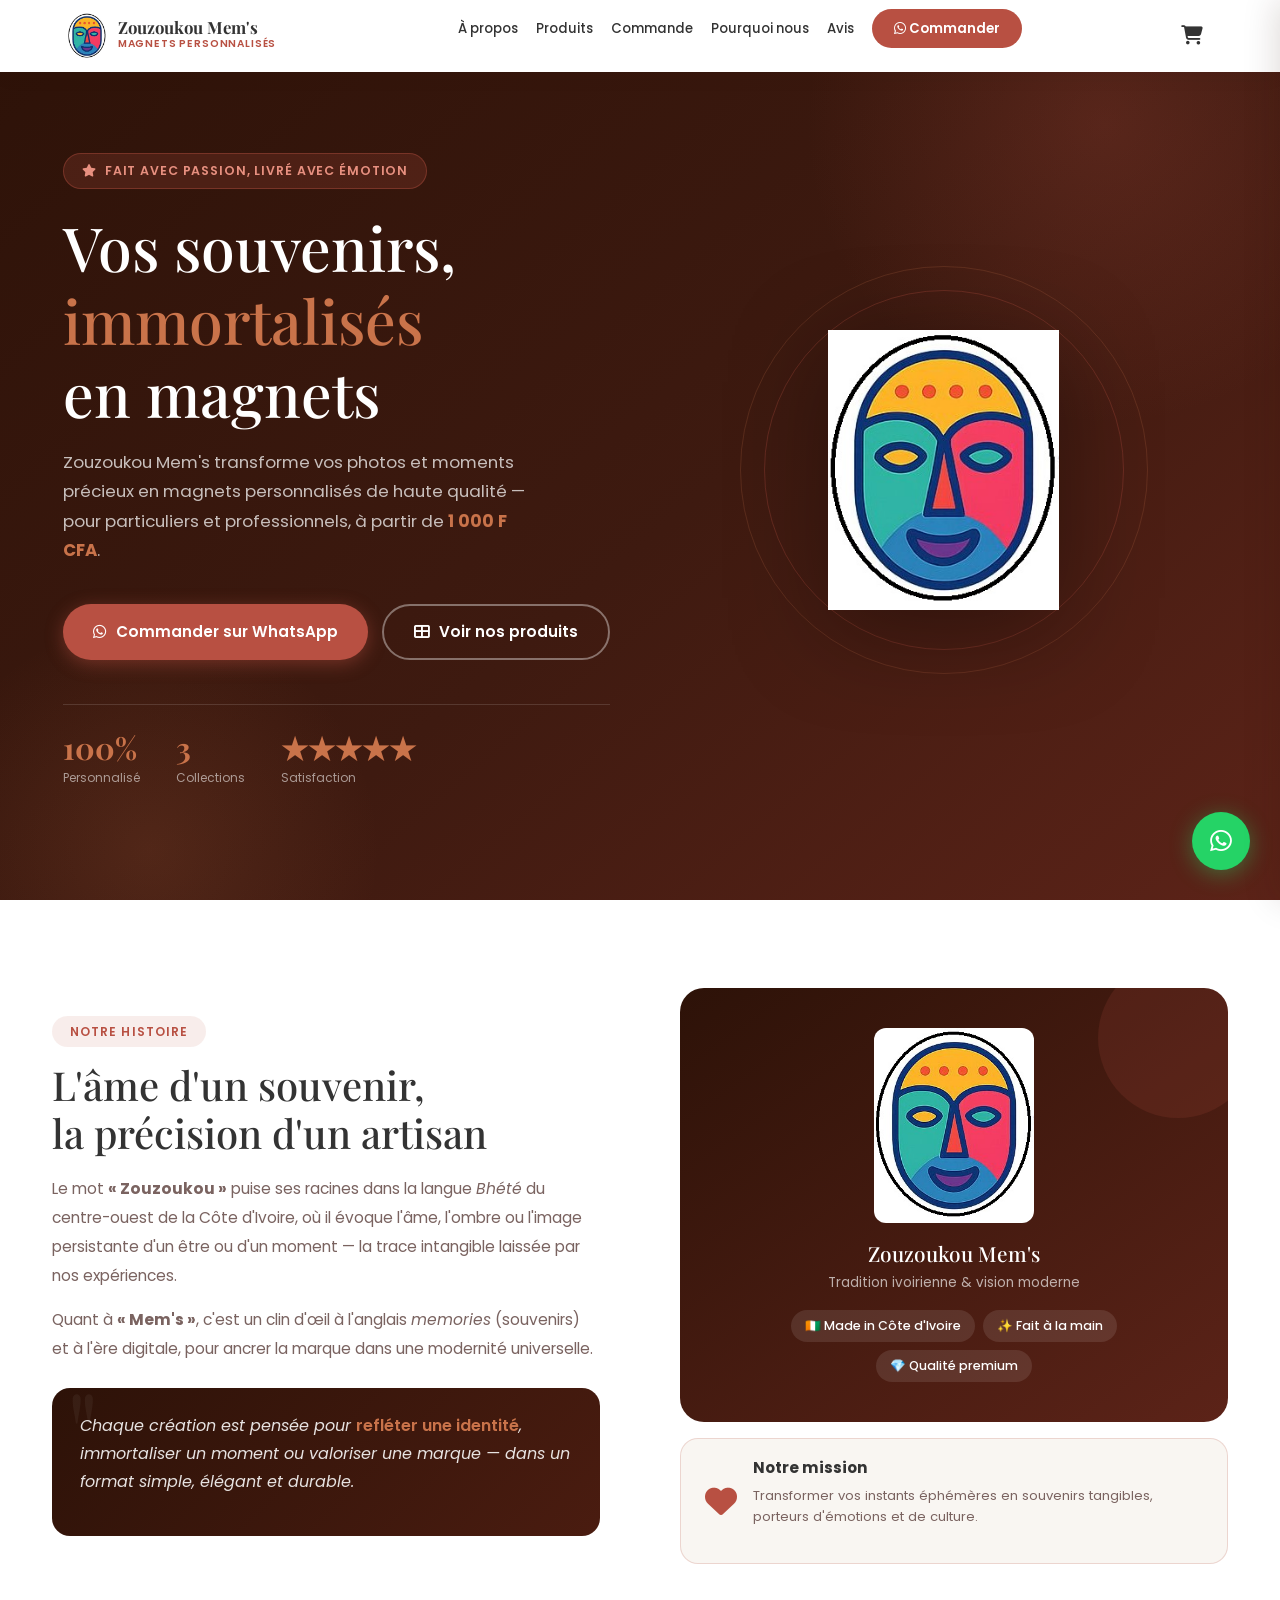
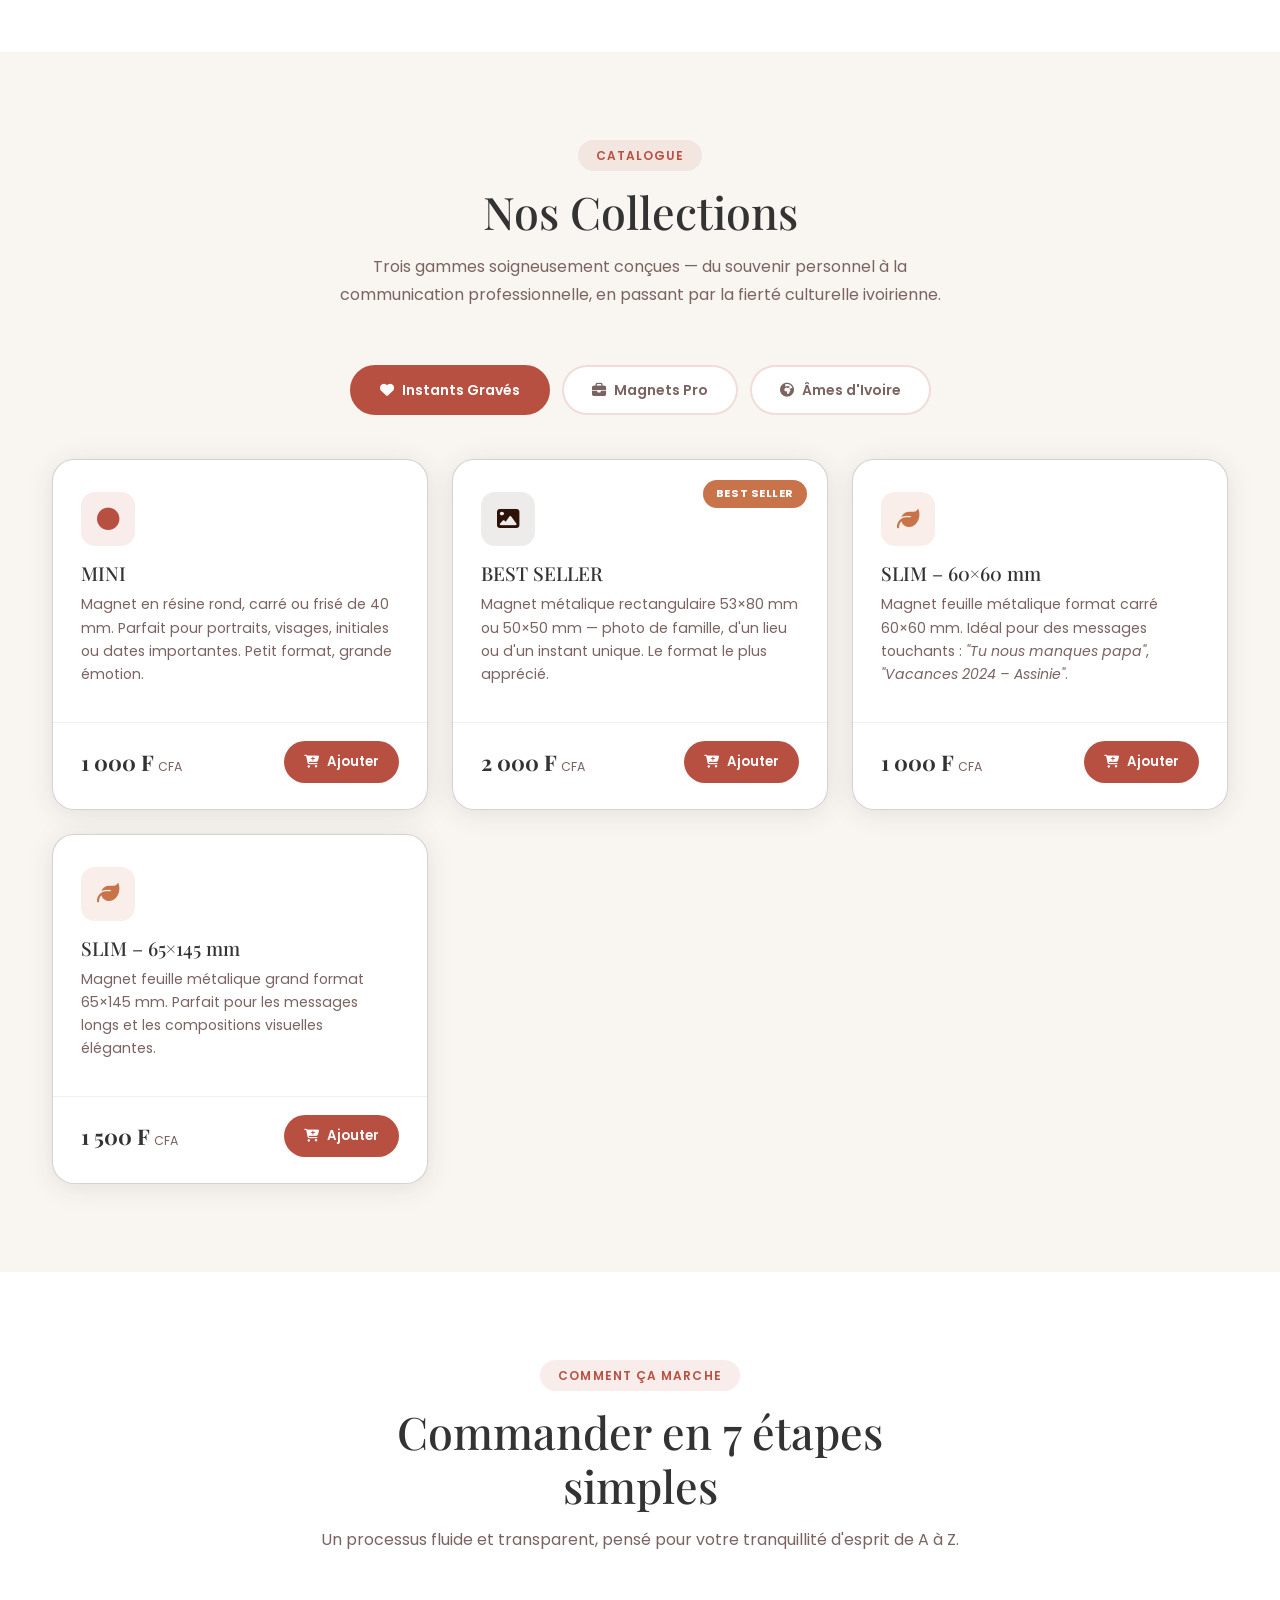
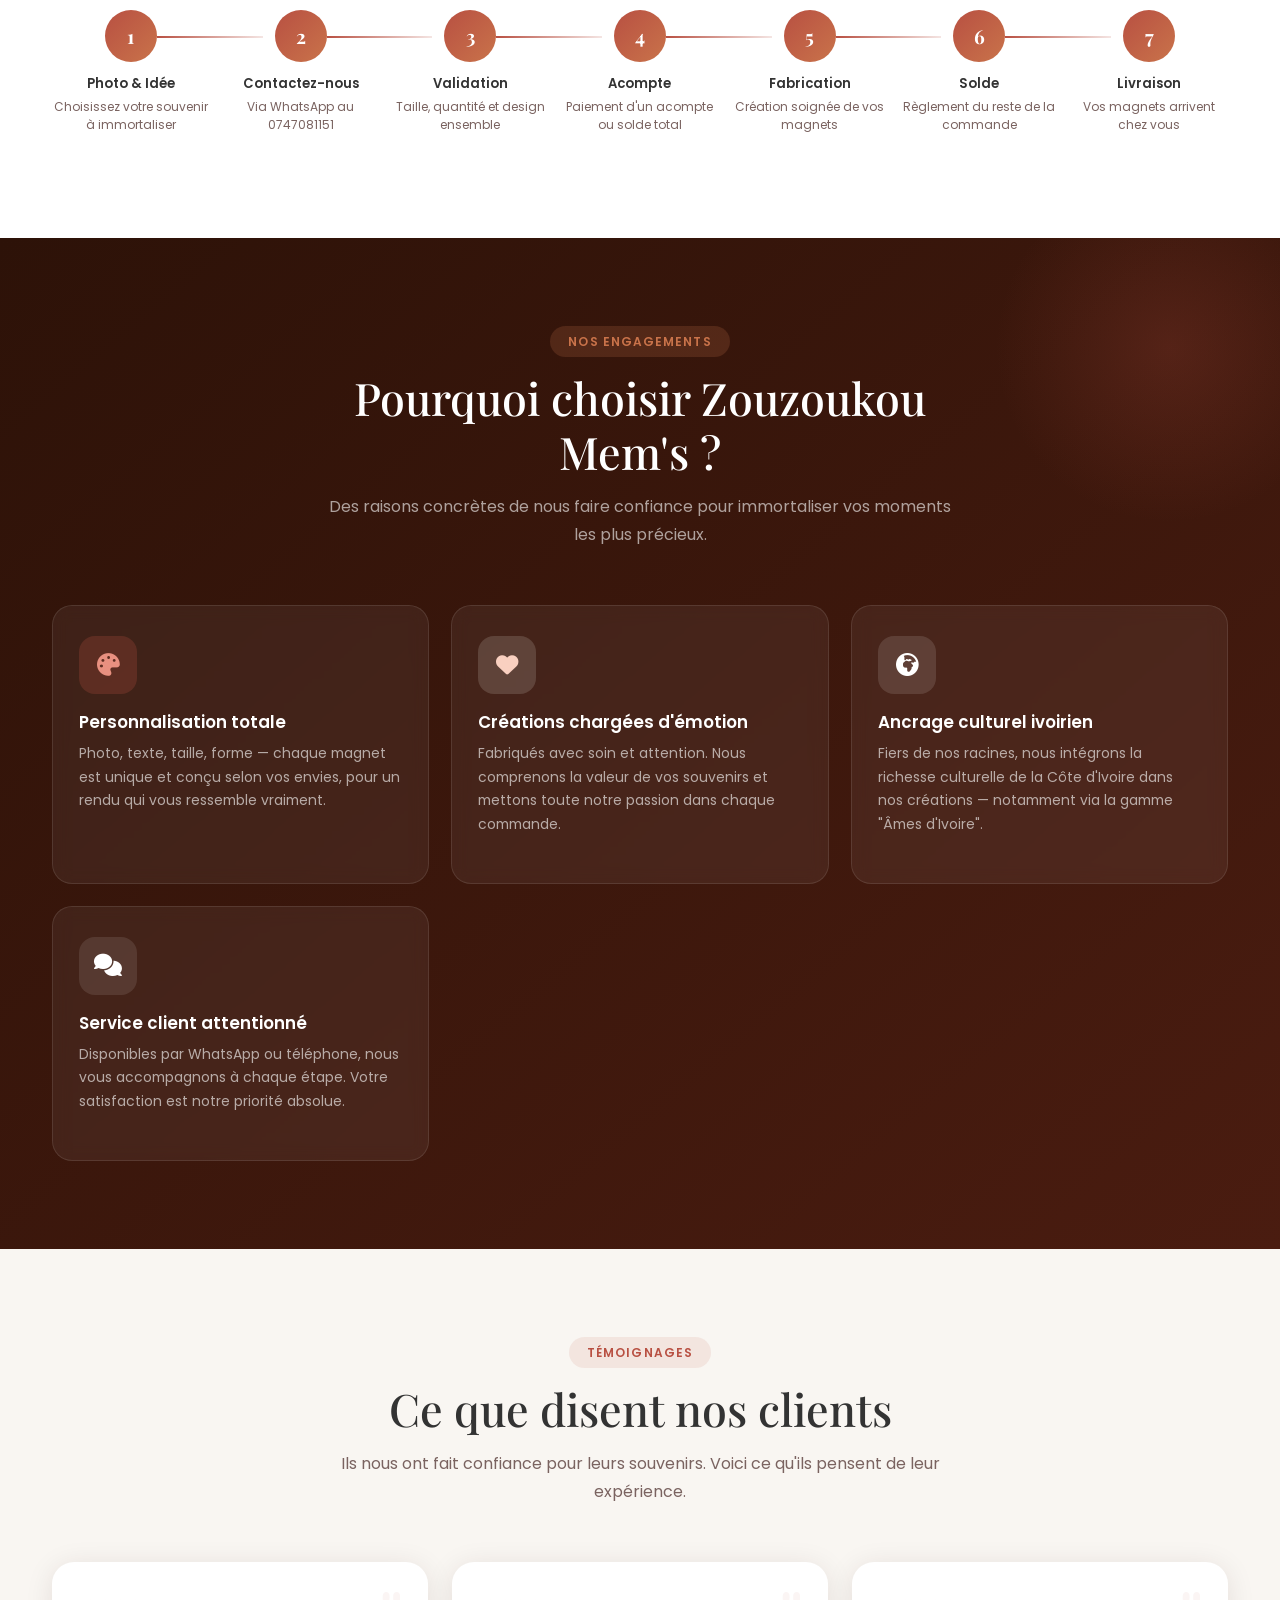
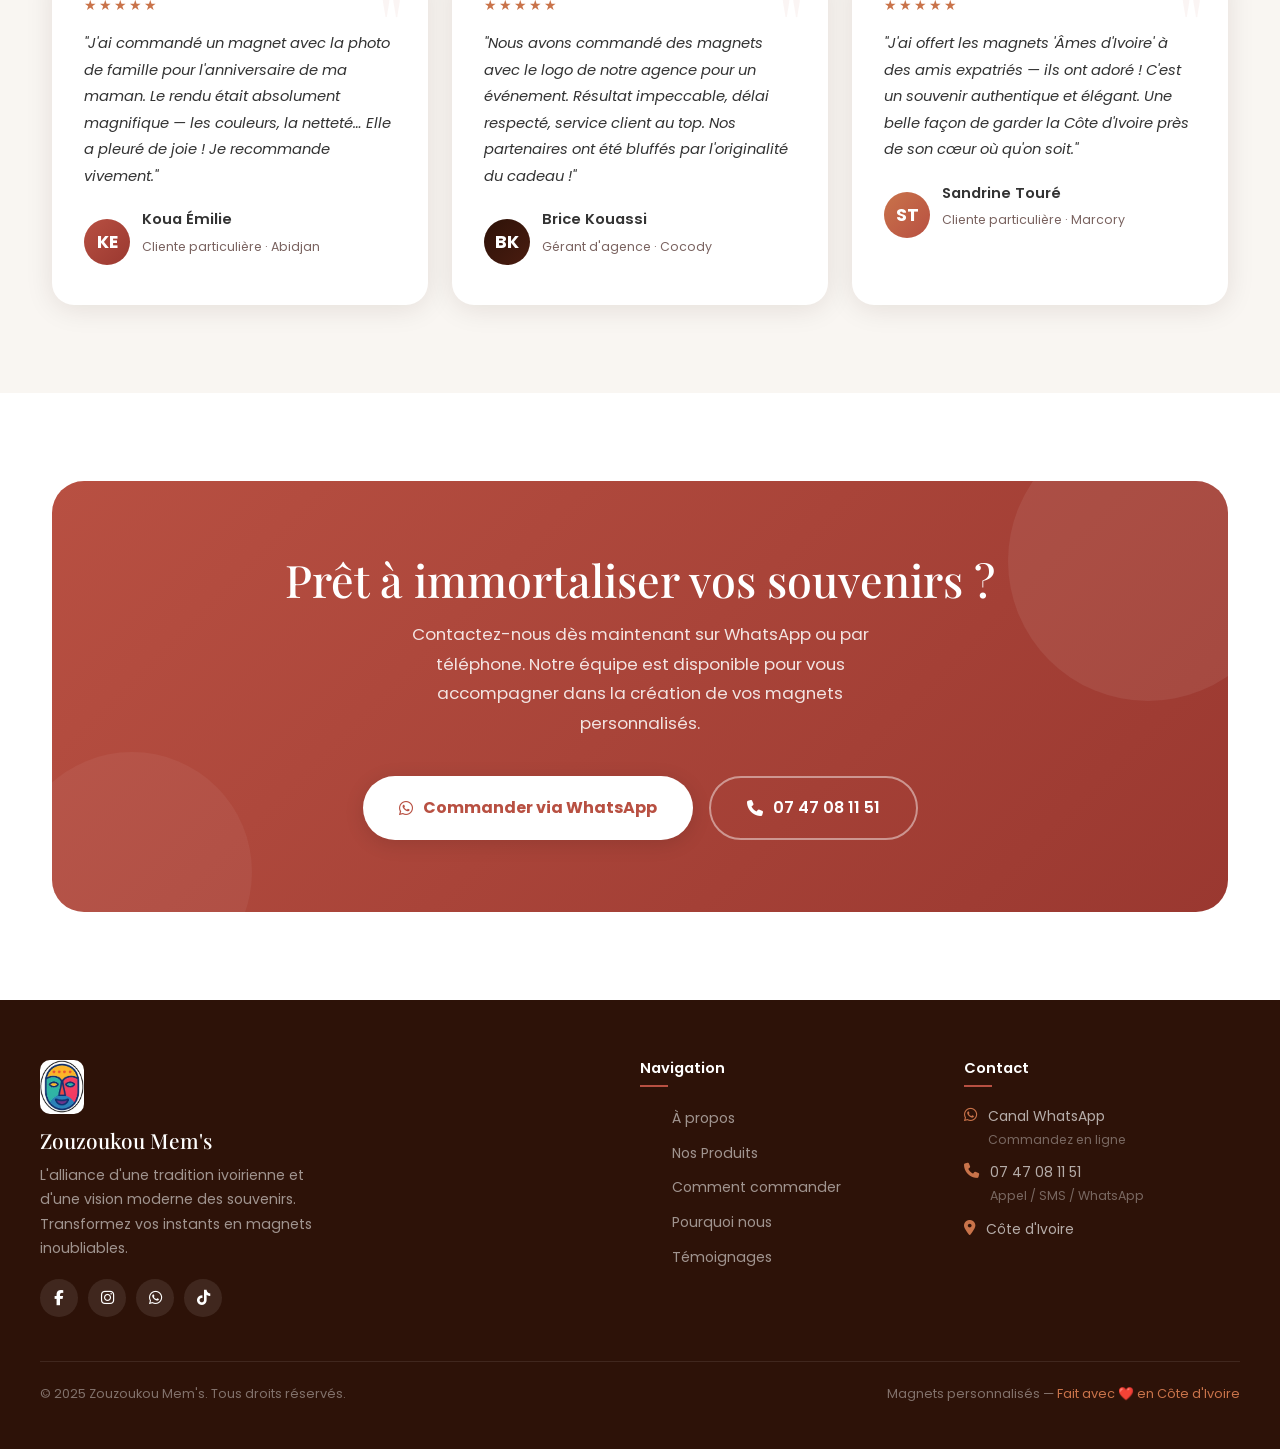
==== index.html @ e5b86d2b "Site Zouzoukou Mem's et déploiement automatique Site statique (index.html + assets). A chaque push s" ====
<!DOCTYPE html>
<html lang="fr">
<head>
  <meta charset="UTF-8" />
  <meta name="viewport" content="width=device-width, initial-scale=1.0" />
  <title>Zouzoukou Mem's – Magnets Souvenirs Personnalisés</title>
  <meta name="description" content="Zouzoukou Mem's transforme vos photos et moments précieux en magnets personnalisés de haute qualité. Particuliers et professionnels, immortalisez vos souvenirs." />
  <link rel="preconnect" href="https://fonts.googleapis.com" />
  <link href="https://fonts.googleapis.com/css2?family=Poppins:wght@300;400;500;600;700;800&family=Playfair+Display:ital,wght@0,600;0,700;1,600&display=swap" rel="stylesheet" />
  <link rel="stylesheet" href="https://cdnjs.cloudflare.com/ajax/libs/font-awesome/6.5.0/css/all.min.css" />
  <link rel="stylesheet" href="https://cdn.jsdelivr.net/npm/bootstrap@5.3.3/dist/css/bootstrap.min.css" />

  <style>
    /* ─── Variables ─── */
    :root {
      --primary:   #B85042;   /* Terracotta — couleur principale */
      --primary-d: #9A3830;   /* Terracotta foncé — survol, dégradés */
      --primary-l: #C9734A;   /* Terracotta clair — secondaire, hover */
      --dark:      #2D1208;   /* Fond sombre chaud — hero, footer */
      --dark-2:    #4A1C10;   /* Fond intermédiaire */
      --bg:        #F9F6F2;   /* Crème / Sable — arrière-plans */
      --text:      #333333;   /* Texte foncé — titres, corps */
      --muted:     #7A6360;   /* Texte secondaire chaud */
      --white:     #FFFFFF;
      --wa:        #25D366;   /* Vert WhatsApp */
      --radius:    18px;
      --shadow:    0 4px 28px rgba(45,18,8,.10);
      --shadow-h:  0 10px 44px rgba(45,18,8,.18);
      --transition: .3s ease;
    }

    /* ─── Reset ─── */
    *, *::before, *::after { box-sizing: border-box; margin: 0; padding: 0; }
    html { scroll-behavior: smooth; }
    body { font-family: 'Poppins', sans-serif; background: var(--bg); color: var(--text); overflow-x: hidden; line-height: 1.6; }
    h1, h2, h3, h4 { line-height: 1.2; }
    a { text-decoration: none; }
    img { max-width: 100%; display: block; }

    /* ─── Navbar ─── */
    #navbar {
      position: fixed; top: 0; width: 100%; z-index: 1000;
      background: #FFFFFF; backdrop-filter: blur(14px);
      box-shadow: 0 2px 20px rgba(45,18,8,.08);
      transition: box-shadow var(--transition);
    }
    .nav-inner {
      max-width: 1200px; margin: 0 auto; padding: 0 28px;
      display: flex; align-items: center; justify-content: space-between; height: 72px;
    }
    .nav-logo { display: flex; align-items: center; gap: 12px; }
    .nav-logo img { height: 46px; width: auto; object-fit: contain; border-radius: 8px; }
    .nav-logo-text { display: flex; flex-direction: column; }
    .nav-logo-text b { font-family: 'Playfair Display', serif; font-size: 1.05rem; color: var(--text); line-height: 1; }
    .nav-logo-text small { font-size: .65rem; color: var(--primary); font-weight: 600; letter-spacing: .08em; text-transform: uppercase; }
    .nav-links { display: flex; gap: 18px; list-style: none; align-items: center; }
    .nav-links a { font-size: .83rem; font-weight: 500; color: var(--text); position: relative; transition: color var(--transition); white-space: nowrap; }
    .nav-links a::after { content:''; position:absolute; bottom:-3px; left:0; width:0; height:2px; background:var(--primary); transition: width var(--transition); }
    .nav-links a:hover { color: var(--primary); }
    .nav-links a:hover::after { width: 100%; }
    .nav-cta {
      background: var(--primary) !important; color: var(--white) !important;
      padding: 10px 22px; border-radius: 50px; font-weight: 600 !important;
      transition: background var(--transition), transform var(--transition) !important;
    }
    .nav-cta:hover { background: var(--dark) !important; transform: translateY(-2px); }
    .nav-cta::after { display: none !important; }
    .cart-btn {
      position: relative; background: none; border: none; cursor: pointer;
      width: 40px; height: 40px; display: flex; align-items: center; justify-content: center;
      color: var(--text); font-size: 1.2rem; transition: color var(--transition);
      flex-shrink: 0;
    }
    .cart-btn:hover { color: var(--primary); }
    .cart-badge {
      position: absolute; top: 2px; right: 2px;
      background: var(--primary); color: #fff;
      width: 18px; height: 18px; border-radius: 50%;
      font-size: .65rem; font-weight: 700;
      display: none; align-items: center; justify-content: center;
    }
    .cart-badge.show { display: flex; }

    /* ─── Cart Drawer ─── */
    .cart-overlay {
      position: fixed; inset: 0; background: rgba(0,0,0,.45);
      z-index: 1100; opacity: 0; pointer-events: none;
      transition: opacity .3s ease;
    }
    .cart-overlay.open { opacity: 1; pointer-events: all; }
    .cart-drawer {
      position: fixed; top: 0; right: 0; bottom: 0; width: 100%; max-width: 420px;
      background: #fff; z-index: 1200;
      display: flex; flex-direction: column;
      transform: translateX(100%); transition: transform .35s ease;
      box-shadow: -4px 0 32px rgba(45,18,8,.15);
    }
    .cart-drawer.open { transform: translateX(0); }
    .cart-head {
      display: flex; align-items: center; justify-content: space-between;
      padding: 20px 24px; border-bottom: 1px solid rgba(51,51,51,.1);
      background: var(--bg);
    }
    .cart-head h2 {
      font-family: 'Poppins', sans-serif; font-size: 1.05rem; font-weight: 700;
      color: var(--text); display: flex; align-items: center; gap: 10px; margin: 0;
    }
    .cart-head h2 i { color: var(--primary); }
    .cart-close-btn {
      background: none; border: none; font-size: 1.4rem; color: var(--muted);
      cursor: pointer; line-height: 1; padding: 4px 8px; transition: color var(--transition);
    }
    .cart-close-btn:hover { color: var(--primary); }
    .cart-body { flex: 1; overflow-y: auto; padding: 16px 24px; }
    .cart-empty-msg {
      text-align: center; padding: 60px 20px; color: var(--muted);
    }
    .cart-empty-msg i { font-size: 3rem; color: rgba(184,80,66,.2); display: block; margin-bottom: 14px; }
    .cart-item {
      display: flex; align-items: center; gap: 12px;
      background: var(--bg); border-radius: 14px; padding: 14px 16px;
      margin-bottom: 12px;
    }
    .cart-item-info { flex: 1; min-width: 0; }
    .cart-item-name { font-weight: 600; font-size: .9rem; color: var(--text); }
    .cart-item-cat  { font-size: .75rem; color: var(--muted); margin-bottom: 4px; }
    .cart-item-price { font-weight: 700; color: var(--primary); font-size: .88rem; }
    .cart-item-qty {
      display: flex; align-items: center; gap: 8px; flex-shrink: 0;
    }
    .qty-btn {
      width: 28px; height: 28px; border-radius: 50%; border: 1.5px solid rgba(184,80,66,.3);
      background: #fff; color: var(--primary); font-size: .9rem; font-weight: 700;
      cursor: pointer; display: flex; align-items: center; justify-content: center;
      transition: all var(--transition); line-height: 1;
    }
    .qty-btn:hover { background: var(--primary); color: #fff; border-color: var(--primary); }
    .qty-val { font-weight: 700; font-size: .95rem; color: var(--text); min-width: 20px; text-align: center; }
    .cart-item-del {
      background: none; border: none; color: #e53935; font-size: 1rem;
      cursor: pointer; padding: 4px; transition: opacity var(--transition); flex-shrink: 0;
    }
    .cart-item-del:hover { opacity: .7; }
    .cart-foot {
      padding: 20px 24px; border-top: 1px solid rgba(51,51,51,.1);
      background: var(--bg);
    }
    .cart-total-row {
      display: flex; justify-content: space-between; align-items: center;
      font-size: 1rem; font-weight: 700; color: var(--text);
      margin-bottom: 18px;
    }
    .cart-total-row span { color: var(--primary); font-size: 1.1rem; }
    .cart-form label {
      display: block; font-size: .8rem; font-weight: 600; color: var(--text);
      margin-bottom: 6px; margin-top: 12px;
    }
    .cart-form input {
      width: 100%; padding: 11px 14px; border: 1.5px solid rgba(51,51,51,.15);
      border-radius: 10px; font-family: 'Poppins', sans-serif; font-size: .88rem;
      color: var(--text); outline: none; transition: border-color var(--transition);
      background: #fff;
    }
    .cart-form input:focus { border-color: var(--primary); }
    .btn-validate {
      width: 100%; margin-top: 18px; padding: 15px;
      background: var(--wa); color: #fff; border: none; border-radius: 12px;
      font-family: 'Poppins', sans-serif; font-size: 1rem; font-weight: 700;
      cursor: pointer; display: flex; align-items: center; justify-content: center; gap: 10px;
      transition: all var(--transition);
    }
    .btn-validate:hover { background: #1da851; transform: translateY(-2px); }
    .btn-add-cart {
      display: inline-flex; align-items: center; gap: 8px;
      background: var(--primary); color: var(--white);
      padding: 10px 20px; border-radius: 50px; font-size: .83rem; font-weight: 600;
      transition: all var(--transition); border: none; cursor: pointer; font-family: inherit;
    }
    .btn-add-cart:hover { background: var(--primary-d); transform: translateY(-2px); }

    .hamburger { display: none; flex-direction: column; gap: 5px; cursor: pointer; padding: 4px; background: none; border: none; }
    .hamburger span { display: block; width: 24px; height: 2px; background: var(--text); border-radius: 2px; transition: all var(--transition); }
    .hamburger.open span:nth-child(1) { transform: translateY(7px) rotate(45deg); }
    .hamburger.open span:nth-child(2) { opacity: 0; }
    .hamburger.open span:nth-child(3) { transform: translateY(-7px) rotate(-45deg); }

    /* ─── Hero ─── */
    #hero {
      min-height: 100vh; padding: 100px 28px 60px;
      background: linear-gradient(140deg, var(--dark) 0%, #3E1A10 55%, #5C2318 100%);
      display: flex; align-items: center; position: relative; overflow: hidden;
    }
    #hero::before {
      content:''; position:absolute; top:-200px; right:-150px;
      width:650px; height:650px; border-radius:50%;
      background: radial-gradient(circle, rgba(184,80,66,.22) 0%, transparent 65%);
    }
    #hero::after {
      content:''; position:absolute; bottom:-200px; left:-100px;
      width:500px; height:500px; border-radius:50%;
      background: radial-gradient(circle, rgba(201,115,74,.15) 0%, transparent 65%);
    }
    .hero-grid {
      max-width: 1200px; margin: 0 auto; position: relative; z-index: 1;
      display: grid; grid-template-columns: 1fr 1fr; gap: 60px; align-items: center;
    }
    .hero-badge {
      display: inline-flex; align-items: center; gap: 8px;
      background: rgba(184,80,66,.2); border: 1px solid rgba(184,80,66,.4);
      color: #E89080; padding: 7px 18px; border-radius: 50px;
      font-size: .78rem; font-weight: 600; letter-spacing: .07em; text-transform: uppercase; margin-bottom: 22px;
    }
    .hero-title {
      font-family: 'Playfair Display', serif;
      font-size: clamp(2.2rem, 5vw, 3.8rem);
      color: var(--white); margin-bottom: 18px;
    }
    .hero-title em { color: var(--primary-l); font-style: normal; }
    .hero-sub { font-size: 1.05rem; color: rgba(255,255,255,.72); max-width: 480px; margin-bottom: 38px; line-height: 1.75; }
    .hero-btns { display: flex; gap: 14px; flex-wrap: wrap; }
    .btn { display: inline-flex; align-items: center; gap: 10px; padding: 15px 30px; border-radius: 50px; font-weight: 600; font-size: .95rem; transition: all var(--transition); cursor: pointer; border: none; font-family: inherit; }
    .btn-teal { background: var(--primary); color: var(--white); box-shadow: 0 4px 18px rgba(184,80,66,.45); }
    .btn-teal:hover { background: var(--primary-d); transform: translateY(-3px); box-shadow: 0 8px 28px rgba(184,80,66,.55); }
    .btn-outline { background: transparent; color: var(--white); border: 2px solid rgba(255,255,255,.38); }
    .btn-outline:hover { background: rgba(255,255,255,.1); border-color: rgba(255,255,255,.8); transform: translateY(-3px); }
    .hero-stats { display: flex; gap: 36px; margin-top: 44px; padding-top: 28px; border-top: 1px solid rgba(255,255,255,.13); }
    .stat-num { font-family: 'Playfair Display', serif; font-size: 1.9rem; color: var(--primary-l); font-weight: 700; line-height: 1; }
    .stat-lbl { font-size: .75rem; color: rgba(255,255,255,.55); margin-top: 4px; }
    .hero-visual { display: flex; justify-content: center; align-items: center; }
    .logo-frame {
      position: relative; width: 360px; height: 360px;
      display: flex; align-items: center; justify-content: center;
    }
    .logo-ring {
      position: absolute; border-radius: 50%;
      border: 1px solid rgba(184,80,66,.3);
      animation: ringpulse 3.5s ease-in-out infinite;
    }
    .logo-ring-1 { inset: 0; animation-delay: 0s; }
    .logo-ring-2 { inset: -24px; border-color: rgba(201,115,74,.2); animation-delay: 1.2s; }
    @keyframes ringpulse { 0%,100%{opacity:1;transform:scale(1);} 50%{opacity:.5;transform:scale(1.04);} }
    .logo-frame img {
      width: 78%; height: 78%; object-fit: contain;
      position: relative; z-index: 2;
      filter: drop-shadow(0 20px 48px rgba(0,0,0,.35));
      animation: float 4.5s ease-in-out infinite;
    }
    @keyframes float { 0%,100%{transform:translateY(0);} 50%{transform:translateY(-16px);} }

    /* ─── Shared section styles ─── */
    section { padding: 88px 28px; }
    .container { max-width: 1200px; margin: 0 auto; }
    .section-head { text-align: center; max-width: 640px; margin: 0 auto 56px; }
    .tag {
      display: inline-block; background: rgba(184,80,66,.1); color: var(--primary);
      padding: 6px 18px; border-radius: 50px; font-size: .75rem; font-weight: 600;
      letter-spacing: .09em; text-transform: uppercase; margin-bottom: 14px;
    }
    .section-title { font-family: 'Playfair Display', serif; font-size: clamp(1.8rem, 4vw, 2.8rem); color: var(--text); margin-bottom: 14px; }
    .section-sub { color: var(--muted); font-size: 1rem; line-height: 1.75; }

    /* ─── Fade-in animation ─── */
    .fade { opacity: 0; transform: translateY(28px); transition: opacity .65s ease, transform .65s ease; }
    .fade.in { opacity: 1; transform: translateY(0); }

    /* ─── About ─── */
    #about { background: var(--white); }
    .about-grid { display: grid; grid-template-columns: 1fr 1fr; gap: 80px; align-items: center; }
    .about-tag { text-align: left; margin-bottom: 14px; }
    .about-h { font-family: 'Playfair Display', serif; font-size: clamp(1.8rem, 3.5vw, 2.5rem); color: var(--text); margin-bottom: 18px; }
    .about-p { color: var(--muted); font-size: .97rem; line-height: 1.85; margin-bottom: 16px; }
    .about-quote {
      background: linear-gradient(135deg, var(--dark), var(--dark-2));
      border-radius: var(--radius); padding: 24px 28px; margin-top: 24px; position: relative; overflow: hidden;
    }
    .about-quote::before {
      content:'"'; position:absolute; top:-14px; left:14px;
      font-size:7rem; color:rgba(255,255,255,.05); font-family:'Playfair Display',serif; line-height:1;
    }
    .about-quote p { font-style: italic; color: rgba(255,255,255,.88); font-size: 1rem; line-height: 1.75; position: relative; }
    .about-quote em { color: var(--primary-l); font-style: normal; font-weight: 600; }
    .about-card-wrap { display: flex; flex-direction: column; gap: 16px; }
    .about-main-card {
      background: linear-gradient(145deg, var(--dark), #5C2318);
      border-radius: 24px; padding: 40px 32px; text-align: center; position: relative; overflow: hidden;
    }
    .about-main-card::before {
      content:''; position:absolute; top:-30px; right:-30px;
      width:160px; height:160px; border-radius:50%; background:rgba(184,80,66,.15);
    }
    .about-main-card img { width: 160px; margin: 0 auto 18px; position: relative; z-index:1; border-radius: 12px; }
    .about-main-card h3 { font-family:'Playfair Display',serif; font-size:1.3rem; color:var(--white); margin-bottom:6px; position:relative; z-index:1; }
    .about-main-card p { color:rgba(255,255,255,.65); font-size:.85rem; position:relative; z-index:1; }
    .about-chips { display:flex; flex-wrap:wrap; gap:8px; justify-content:center; margin-top:16px; position:relative; z-index:1; }
    .chip { background:rgba(255,255,255,.1); color:var(--white); padding:6px 14px; border-radius:50px; font-size:.78rem; font-weight:500; }
    .about-accent {
      background: var(--bg); border: 1px solid rgba(184,80,66,.2);
      border-radius: var(--radius); padding: 20px 24px;
      display: flex; align-items: center; gap: 16px;
    }
    .about-accent i { font-size: 2rem; color: var(--primary); flex-shrink: 0; }
    .about-accent h4 { font-size: .95rem; font-weight: 700; color: var(--text); }
    .about-accent p { font-size: .82rem; color: var(--muted); margin-top: 3px; }

    /* ─── Products ─── */
    #products { background: var(--bg); }
    .tabs { display: flex; justify-content: center; gap: 12px; margin-bottom: 44px; flex-wrap: wrap; }
    .tab {
      padding: 12px 28px; border: 2px solid rgba(184,80,66,.2);
      background: var(--white); color: var(--muted); border-radius: 50px;
      font-size: .88rem; font-weight: 600; cursor: pointer;
      transition: all var(--transition); font-family: inherit;
      display: flex; align-items: center; gap: 8px;
    }
    .tab.active, .tab:hover { background: var(--primary); border-color: var(--primary); color: var(--white); }
    .tab-panel { display: none; }
    .tab-panel.active { display: block; }
    .cards { display: grid; grid-template-columns: repeat(auto-fit, minmax(300px, 1fr)); gap: 24px; }
    .card {
      background: var(--white); border-radius: 22px; overflow: hidden;
      box-shadow: var(--shadow); transition: transform var(--transition), box-shadow var(--transition);
    }
    .card:hover { transform: translateY(-8px); box-shadow: var(--shadow-h); }
    .card-body { padding: 32px 28px 20px; position: relative; }
    .card-icon {
      width: 54px; height: 54px; border-radius: 14px;
      display: flex; align-items: center; justify-content: center; font-size: 1.4rem; margin-bottom: 16px;
    }
    .ci-teal   { background: rgba(184,80,66,.1);   color: var(--primary); }
    .ci-navy   { background: rgba(45,18,8,.08);     color: var(--dark); }
    .ci-coral  { background: rgba(201,115,74,.12);  color: var(--primary-l); }
    .ci-gold   { background: rgba(249,246,242,.8);  color: var(--primary-d); border: 1px solid rgba(184,80,66,.15); }
    .ci-sky    { background: rgba(184,80,66,.08);   color: var(--primary); }
    .card-badge {
      position: absolute; top: 20px; right: 20px;
      padding: 5px 13px; border-radius: 50px; font-size: .7rem; font-weight: 700; letter-spacing: .05em; text-transform: uppercase;
    }
    .badge-gold   { background: var(--primary-l); color: var(--white); }
    .badge-teal   { background: var(--primary);   color: var(--white); }
    .badge-coral  { background: var(--primary-d); color: var(--white); }
    .card h3 { font-family:'Playfair Display',serif; font-size:1.2rem; color:var(--text); margin-bottom:8px; }
    .card p  { font-size:.88rem; color:var(--muted); line-height:1.65; }
    .card-foot {
      padding: 18px 28px 26px; border-top: 1px solid rgba(51,51,51,.07);
      display: flex; align-items: center; justify-content: space-between;
    }
    .price { font-family:'Playfair Display',serif; font-size:1.35rem; color:var(--text); font-weight:700; }
    .price span { font-family:'Poppins',sans-serif; font-size:.78rem; color:var(--muted); font-weight:400; }
    .btn-sm {
      display: inline-flex; align-items: center; gap: 8px;
      background: var(--primary); color: var(--white);
      padding: 10px 20px; border-radius: 50px; font-size: .83rem; font-weight: 600;
      transition: all var(--transition);
    }
    .btn-sm:hover { background: var(--primary-d); transform: translateY(-2px); }
    .card-dark { background: linear-gradient(145deg, var(--dark), #5C2318); }
    .card-dark h3 { color: var(--white); }
    .card-dark p  { color: rgba(255,255,255,.65); }
    .card-dark .card-foot { border-top-color: rgba(255,255,255,.1); }
    .card-dark .price { color: var(--primary-l); }
    .btn-sm-teal { background: var(--primary); }
    .btn-sm-teal:hover { background: var(--primary-d); }

    /* ─── Process ─── */
    #process { background: var(--white); }
    .steps {
      display: grid;
      grid-template-columns: repeat(7, 1fr);
      gap: 12px; position: relative;
    }
    .step { text-align: center; position: relative; }
    .step-num {
      width: 52px; height: 52px; border-radius: 50%; margin: 0 auto 14px;
      background: linear-gradient(135deg, var(--primary), var(--primary-l));
      color: var(--white); font-family:'Playfair Display',serif; font-size:1.2rem; font-weight:700;
      display: flex; align-items: center; justify-content: center; position: relative; z-index: 1;
    }
    .step:not(:last-child)::after {
      content:''; position:absolute; top:26px; left:calc(50% + 26px);
      width:calc(100% - 52px); height:2px;
      background: linear-gradient(90deg, var(--primary), rgba(184,80,66,.15));
    }
    .step h4 { font-size: .82rem; font-weight: 600; color: var(--text); margin-bottom: 6px; }
    .step p  { font-size: .75rem; color: var(--muted); line-height: 1.5; }

    /* ─── Why us ─── */
    #why { background: linear-gradient(140deg, var(--dark) 0%, #4A1C10 100%); position: relative; overflow: hidden; }
    #why::before {
      content:''; position:absolute; top:-80px; right:-80px;
      width:380px; height:380px; border-radius:50%;
      background: radial-gradient(circle, rgba(184,80,66,.2) 0%, transparent 65%);
    }
    #why .tag   { background: rgba(201,115,74,.2); color: var(--primary-l); }
    #why .section-title { color: var(--white); }
    #why .section-sub   { color: rgba(255,255,255,.6); }
    .why-cards { display: grid; grid-template-columns: repeat(auto-fit, minmax(280px, 1fr)); gap: 22px; position: relative; z-index:1; }
    .why-card {
      background: rgba(255,255,255,.06); border: 1px solid rgba(255,255,255,.1);
      border-radius: 20px; padding: 30px 26px; backdrop-filter: blur(8px);
      transition: all var(--transition);
    }
    .why-card:hover { background: rgba(255,255,255,.1); transform: translateY(-6px); border-color: rgba(201,115,74,.4); }
    .why-icon {
      width: 58px; height: 58px; border-radius: 16px;
      display: flex; align-items: center; justify-content: center; font-size: 1.4rem; margin-bottom: 18px;
    }
    .wi-1 { background: rgba(184,80,66,.25);  color: #E89080; }
    .wi-2 { background: rgba(201,115,74,.25); color: #E8A070; }
    .wi-3 { background: rgba(249,246,242,.15); color: #F9D0C0; }
    .wi-4 { background: rgba(255,255,255,.12); color: var(--white); }
    .wi-5 { background: rgba(255,255,255,.1);  color: var(--white); }
    .why-card h3 { font-size: 1.05rem; font-weight: 600; color: var(--white); margin-bottom: 10px; }
    .why-card p  { font-size: .87rem; color: rgba(255,255,255,.62); line-height: 1.7; }

    /* ─── Testimonials ─── */
    #testimonials { background: var(--bg); }
    .testi-cards { display: grid; grid-template-columns: repeat(auto-fit, minmax(300px, 1fr)); gap: 24px; }
    .testi-card {
      background: var(--white); border-radius: 22px; padding: 32px;
      box-shadow: var(--shadow); transition: transform var(--transition), box-shadow var(--transition);
      position: relative;
    }
    .testi-card:hover { transform: translateY(-6px); box-shadow: var(--shadow-h); }
    .testi-card::before {
      content:'"'; position:absolute; top:12px; right:22px;
      font-family:'Playfair Display',serif; font-size:6rem; color:rgba(184,80,66,.06); line-height:1;
    }
    .stars { color: var(--primary-l); letter-spacing:2px; font-size:.88rem; margin-bottom:14px; }
    .testi-text { font-style:italic; color:var(--text); font-size:.92rem; line-height:1.8; margin-bottom:22px; }
    .testi-author { display:flex; align-items:center; gap:12px; }
    .avatar {
      width:46px; height:46px; border-radius:50%; flex-shrink:0;
      display:flex; align-items:center; justify-content:center;
      font-weight:700; font-size:1.1rem; color:var(--white);
    }
    .av-teal  { background: linear-gradient(135deg, var(--primary), var(--primary-d)); }
    .av-navy  { background: linear-gradient(135deg, var(--dark), #4A1C10); }
    .av-coral { background: linear-gradient(135deg, var(--primary-l), var(--primary)); }
    .testi-author h4 { font-size:.92rem; font-weight:600; color:var(--text); }
    .testi-author p  { font-size:.78rem; color:var(--muted); }

    /* ─── CTA ─── */
    #cta { background: var(--white); }
    .cta-box {
      background: linear-gradient(135deg, var(--primary) 0%, var(--primary-d) 100%);
      border-radius: 32px; padding: 72px 48px; text-align: center;
      position: relative; overflow: hidden;
    }
    .cta-box::before { content:''; position:absolute; top:-60px; right:-60px; width:280px; height:280px; border-radius:50%; background:rgba(255,255,255,.07); }
    .cta-box::after  { content:''; position:absolute; bottom:-80px; left:-40px; width:240px; height:240px; border-radius:50%; background:rgba(255,255,255,.05); }
    .cta-box h2 { font-family:'Playfair Display',serif; font-size:clamp(1.8rem,4vw,2.8rem); color:var(--white); margin-bottom:14px; position:relative; z-index:1; }
    .cta-box p  { color:rgba(255,255,255,.85); font-size:1.05rem; max-width:520px; margin:0 auto 38px; line-height:1.75; position:relative; z-index:1; }
    .cta-btns { display:flex; gap:16px; justify-content:center; flex-wrap:wrap; position:relative; z-index:1; }
    .btn-white { background:var(--white); color:var(--primary); padding:17px 36px; border-radius:50px; font-weight:700; font-size:1rem; display:inline-flex; align-items:center; gap:10px; transition:all var(--transition); box-shadow:0 4px 20px rgba(0,0,0,.12); }
    .btn-white:hover { transform:translateY(-3px); box-shadow:0 8px 30px rgba(0,0,0,.2); }
    .btn-ghost { background:transparent; color:var(--white); padding:17px 36px; border-radius:50px; font-weight:600; font-size:1rem; display:inline-flex; align-items:center; gap:10px; border:2px solid rgba(255,255,255,.45); transition:all var(--transition); }
    .btn-ghost:hover { background:rgba(255,255,255,.1); border-color:var(--white); transform:translateY(-3px); }

    /* ─── Footer ─── */
    footer { background: var(--dark); color: var(--white); padding: 60px 28px 28px; }
    .foot-grid {
      max-width: 1200px; margin: 0 auto;
      display: grid; grid-template-columns: 2fr 1fr 1fr; gap: 48px; margin-bottom: 44px;
    }
    .foot-brand img { height: 54px; border-radius: 10px; margin-bottom: 14px; }
    .foot-brand h3 { font-family:'Playfair Display',serif; font-size:1.3rem; margin-bottom:10px; }
    .foot-brand p { color:rgba(255,255,255,.55); font-size:.88rem; line-height:1.75; max-width:290px; }
    .foot-socials { display:flex; gap:10px; margin-top:18px; }
    .soc {
      width:38px; height:38px; border-radius:50%; background:rgba(255,255,255,.09);
      display:flex; align-items:center; justify-content:center; color:var(--white);
      font-size:.95rem; transition:all var(--transition);
    }
    .soc:hover { background:var(--primary); transform:translateY(-3px); }
    .foot-col h4 {
      font-size:.92rem; font-weight:600; margin-bottom:18px; padding-bottom:10px; position:relative;
      font-family:'Poppins',sans-serif;
    }
    .foot-col h4::after { content:''; position:absolute; bottom:0; left:0; width:28px; height:2px; background:var(--primary); }
    .foot-links { list-style:none; display:flex; flex-direction:column; gap:9px; }
    .foot-links a { color:rgba(255,255,255,.55); font-size:.88rem; transition:color var(--transition); }
    .foot-links a:hover { color:var(--primary-l); }
    .foot-contact-row { display:flex; align-items:flex-start; gap:11px; margin-bottom:12px; color:rgba(255,255,255,.65); font-size:.87rem; }
    .foot-contact-row i { color:var(--primary-l); font-size:.95rem; margin-top:2px; flex-shrink:0; }
    .foot-contact-row a { color:inherit; }
    .foot-bottom {
      max-width:1200px; margin:0 auto; padding-top:22px;
      border-top:1px solid rgba(255,255,255,.09);
      display:flex; align-items:center; justify-content:space-between; flex-wrap:wrap; gap:12px;
    }
    .foot-bottom p { color:rgba(255,255,255,.4); font-size:.8rem; }
    .foot-bottom span { color:var(--primary-l); }

    /* ─── WhatsApp floating ─── */
    .wa-float {
      position:fixed; bottom:30px; right:30px; z-index:999;
      width:58px; height:58px; border-radius:50%; background:var(--wa);
      display:flex; align-items:center; justify-content:center;
      font-size:1.55rem; color:var(--white);
      box-shadow:0 4px 22px rgba(37,211,102,.42);
      transition:all var(--transition);
      animation:wapulse 2.5s ease-in-out infinite;
    }
    .wa-float:hover { transform:scale(1.12); box-shadow:0 8px 32px rgba(37,211,102,.55); }
    @keyframes wapulse { 0%,100%{box-shadow:0 4px 22px rgba(37,211,102,.42);} 50%{box-shadow:0 4px 32px rgba(37,211,102,.72);} }

    /* ─── Responsive ─── */
    @media(max-width:1024px) {
      .steps { grid-template-columns: repeat(4, 1fr); }
      .step:nth-child(4)::after { display:none; }
    }
    @media(max-width:900px) {
      .hero-grid, .about-grid { grid-template-columns: 1fr; text-align: center; gap:40px; }
      .hero-sub, .about-p { margin-left:auto; margin-right:auto; }
      .hero-btns { justify-content:center; }
      .hero-stats { justify-content:center; }
      .logo-frame { width:260px; height:260px; margin:0 auto; }
      .about-visual { order:-1; }
      .about-tag, .about-h { text-align:center; }
      .about-quote { text-align:left; }
      .foot-grid { grid-template-columns:1fr; gap:32px; }
      .foot-bottom { flex-direction:column; text-align:center; }
    }
    @media(max-width:1024px) {
      .nav-links {
        display:none; position:fixed; top:72px; left:0; right:0;
        background:var(--white); padding:24px 28px; flex-direction:column;
        gap:18px; box-shadow:0 12px 32px rgba(45,18,8,.1);
      }
      .nav-links.open { display:flex; }
      .hamburger { display:flex; }
    }
    @media(max-width:768px) {
      .steps { grid-template-columns: repeat(2, 1fr); }
      .step::after { display:none !important; }
      section { padding:60px 20px; }
      .cta-box { padding:48px 24px; }
    }
    @media(max-width:480px) {
      .cards, .why-cards, .testi-cards { grid-template-columns:1fr; }
      .hero-stats { gap:20px; }
    }
  </style>
</head>
<body>

<!-- ─── Navigation ─── -->
<nav id="navbar">
  <div class="nav-inner">
    <a href="#" class="nav-logo">
      <img src="assets/logo.jpeg" alt="Zouzoukou Mem's" />
      <div class="nav-logo-text">
        <b>Zouzoukou Mem's</b>
        <small>Magnets Personnalisés</small>
      </div>
    </a>
    <ul class="nav-links" id="navLinks">
      <li><a href="#about">À propos</a></li>
      <li><a href="#products">Produits</a></li>
      <li><a href="#process">Commande</a></li>
      <li><a href="#why">Pourquoi nous</a></li>
      <li><a href="#testimonials">Avis</a></li>
      <li><a href="https://wa.me/2250747081151" target="_blank" rel="noopener" class="nav-cta">
        <i class="fab fa-whatsapp"></i> Commander
      </a></li>
    </ul>
    <button class="cart-btn" id="cartBtn" onclick="toggleCart()" aria-label="Panier">
      <i class="fas fa-shopping-cart"></i>
      <span class="cart-badge" id="cartBadge">0</span>
    </button>
    <button class="hamburger" id="hamburger" aria-label="Menu" onclick="toggleNav()">
      <span></span><span></span><span></span>
    </button>
  </div>
</nav>

<!-- ─── Hero ─── -->
<section id="hero">
  <div class="hero-grid">
    <div class="hero-content">
      <div class="hero-badge"><i class="fas fa-star"></i> Fait avec passion, livré avec émotion</div>
      <h1 class="hero-title">
        Vos souvenirs,<br>
        <em>immortalisés</em><br>
        en magnets
      </h1>
      <p class="hero-sub">
        Zouzoukou Mem's transforme vos photos et moments précieux en magnets personnalisés de haute qualité — pour particuliers et professionnels, à partir de <strong style="color:var(--primary-l)">1 000 F CFA</strong>.
      </p>
      <div class="hero-btns">
        <a href="https://wa.me/2250747081151" target="_blank" rel="noopener" class="btn btn-teal">
          <i class="fab fa-whatsapp"></i> Commander sur WhatsApp
        </a>
        <a href="#products" class="btn btn-outline">
          <i class="fas fa-th-large"></i> Voir nos produits
        </a>
      </div>
      <div class="hero-stats">
        <div>
          <div class="stat-num">100%</div>
          <div class="stat-lbl">Personnalisé</div>
        </div>
        <div>
          <div class="stat-num">3</div>
          <div class="stat-lbl">Collections</div>
        </div>
        <div>
          <div class="stat-num">★★★★★</div>
          <div class="stat-lbl">Satisfaction</div>
        </div>
      </div>
    </div>
    <div class="hero-visual">
      <div class="logo-frame">
        <div class="logo-ring logo-ring-2"></div>
        <div class="logo-ring logo-ring-1"></div>
        <img src="assets/logo.jpeg" alt="Zouzoukou Mem's" />
      </div>
    </div>
  </div>
</section>

<!-- ─── About ─── -->
<section id="about">
  <div class="container">
    <div class="about-grid">
      <div class="fade">
        <div class="tag about-tag">Notre histoire</div>
        <h2 class="about-h">L'âme d'un souvenir,<br>la précision d'un artisan</h2>
        <p class="about-p">
          Le mot <strong>« Zouzoukou »</strong> puise ses racines dans la langue <em>Bhété</em> du centre-ouest de la Côte d'Ivoire, où il évoque l'âme, l'ombre ou l'image persistante d'un être ou d'un moment — la trace intangible laissée par nos expériences.
        </p>
        <p class="about-p">
          Quant à <strong>« Mem's »</strong>, c'est un clin d'œil à l'anglais <em>memories</em> (souvenirs) et à l'ère digitale, pour ancrer la marque dans une modernité universelle.
        </p>
        <div class="about-quote">
          <p>
            Chaque création est pensée pour <em>refléter une identité</em>, immortaliser un moment ou valoriser une marque — dans un format simple, élégant et durable.
          </p>
        </div>
      </div>
      <div class="about-card-wrap fade">
        <div class="about-main-card">
          <img src="assets/logo.jpeg" alt="Logo Zouzoukou Mem's" />
          <h3>Zouzoukou Mem's</h3>
          <p>Tradition ivoirienne &amp; vision moderne</p>
          <div class="about-chips">
            <span class="chip">🇨🇮 Made in Côte d'Ivoire</span>
            <span class="chip">✨ Fait à la main</span>
            <span class="chip">💎 Qualité premium</span>
          </div>
        </div>
        <div class="about-accent">
          <i class="fas fa-heart"></i>
          <div>
            <h4>Notre mission</h4>
            <p>Transformer vos instants éphémères en souvenirs tangibles, porteurs d'émotions et de culture.</p>
          </div>
        </div>
      </div>
    </div>
  </div>
</section>

<!-- ─── Products ─── -->
<section id="products">
  <div class="container">
    <div class="section-head fade">
      <div class="tag">Catalogue</div>
      <h2 class="section-title">Nos Collections</h2>
      <p class="section-sub">Trois gammes soigneusement conçues — du souvenir personnel à la communication professionnelle, en passant par la fierté culturelle ivoirienne.</p>
    </div>

    <div class="tabs fade">
      <button class="tab active" data-tab="instants"><i class="fas fa-heart"></i> Instants Gravés</button>
      <button class="tab" data-tab="pro"><i class="fas fa-briefcase"></i> Magnets Pro</button>
      <button class="tab" data-tab="ivoire"><i class="fas fa-globe-africa"></i> Âmes d'Ivoire</button>
    </div>

    <!-- Instants Gravés -->
    <div class="tab-panel active" id="panel-instants">
      <div class="cards">
        <div class="card fade">
          <div class="card-body">
            <div class="card-icon ci-teal"><i class="fas fa-circle"></i></div>
            <h3>MINI</h3>
            <p>Magnet en résine rond, carré ou frisé de 40 mm. Parfait pour portraits, visages, initiales ou dates importantes. Petit format, grande émotion.</p>
          </div>
          <div class="card-foot">
            <div class="price">1 000 F <span>CFA</span></div>
            <button class="btn-add-cart" onclick="addToCart('MINI', 1000, 'Instants Gravés')">
              <i class="fas fa-cart-plus"></i> Ajouter
            </button>
          </div>
        </div>
        <div class="card fade">
          <div class="card-body">
            <div class="card-icon ci-navy"><i class="fas fa-image"></i></div>
            <span class="card-badge badge-gold">Best Seller</span>
            <h3>BEST SELLER</h3>
            <p>Magnet métalique rectangulaire 53×80 mm ou 50×50 mm — photo de famille, d'un lieu ou d'un instant unique. Le format le plus apprécié.</p>
          </div>
          <div class="card-foot">
            <div class="price">2 000 F <span>CFA</span></div>
            <button class="btn-add-cart" onclick="addToCart('BEST SELLER', 2000, 'Instants Gravés')">
              <i class="fas fa-cart-plus"></i> Ajouter
            </button>
          </div>
        </div>
        <div class="card fade">
          <div class="card-body">
            <div class="card-icon ci-coral"><i class="fas fa-leaf"></i></div>
            <h3>SLIM – 60×60 mm</h3>
            <p>Magnet feuille métalique format carré 60×60 mm. Idéal pour des messages touchants : <em>"Tu nous manques papa"</em>, <em>"Vacances 2024 – Assinie"</em>.</p>
          </div>
          <div class="card-foot">
            <div class="price">1 000 F <span>CFA</span></div>
            <button class="btn-add-cart" onclick="addToCart('SLIM 60×60mm', 1000, 'Instants Gravés')">
              <i class="fas fa-cart-plus"></i> Ajouter
            </button>
          </div>
        </div>
        <div class="card fade">
          <div class="card-body">
            <div class="card-icon ci-coral"><i class="fas fa-leaf"></i></div>
            <h3>SLIM – 65×145 mm</h3>
            <p>Magnet feuille métalique grand format 65×145 mm. Parfait pour les messages longs et les compositions visuelles élégantes.</p>
          </div>
          <div class="card-foot">
            <div class="price">1 500 F <span>CFA</span></div>
            <button class="btn-add-cart" onclick="addToCart('SLIM 65×145mm', 1500, 'Instants Gravés')">
              <i class="fas fa-cart-plus"></i> Ajouter
            </button>
          </div>
        </div>
      </div>
    </div>

    <!-- Magnets Pro -->
    <div class="tab-panel" id="panel-pro">
      <div class="cards">
        <div class="card fade">
          <div class="card-body">
            <div class="card-icon ci-teal"><i class="fas fa-circle"></i></div>
            <h3>MINI PRO</h3>
            <p>Magnet rond, carré ou frisé de 40 mm — logo simplifié ou pictogramme. Format compact, impact immédiat. Parfait pour vos événements et goodie bags.</p>
          </div>
          <div class="card-foot">
            <div class="price">Sur devis</div>
            <a href="https://wa.me/2250747081151" target="_blank" rel="noopener" class="btn-sm">
              <i class="fab fa-whatsapp"></i> Devis
            </a>
          </div>
        </div>
        <div class="card fade">
          <div class="card-body">
            <div class="card-icon ci-navy"><i class="fas fa-star"></i></div>
            <span class="card-badge badge-gold">Best Seller</span>
            <h3>BEST SELLER PRO</h3>
            <p>Magnet métalique rectangulaire 53×80 mm — logo, photo d'équipe ou de produit, message personnalisé. L'outil de communication original qui marque les esprits.</p>
          </div>
          <div class="card-foot">
            <div class="price">Sur devis</div>
            <a href="https://wa.me/2250747081151" target="_blank" rel="noopener" class="btn-sm">
              <i class="fab fa-whatsapp"></i> Devis
            </a>
          </div>
        </div>
        <div class="card fade">
          <div class="card-body">
            <div class="card-icon ci-gold"><i class="fas fa-cut"></i></div>
            <span class="card-badge badge-teal">Premium</span>
            <h3>FIN</h3>
            <p>Feuille métalique 65×145 mm ou 60×60 mm — découpe sur-mesure de votre logo ou visuel événementiel. Le summum de l'élégance au service de votre image de marque.</p>
          </div>
          <div class="card-foot">
            <div class="price">Sur devis</div>
            <a href="https://wa.me/2250747081151" target="_blank" rel="noopener" class="btn-sm">
              <i class="fab fa-whatsapp"></i> Devis
            </a>
          </div>
        </div>
      </div>
    </div>

    <!-- Âmes d'Ivoire -->
    <div class="tab-panel" id="panel-ivoire">
      <div class="cards">
        <div class="card fade">
          <div class="card-body">
            <div class="card-icon ci-gold"><i class="fas fa-water"></i></div>
            <span class="card-badge badge-coral">Populaire</span>
            <h3>Lac aux Caïmans</h3>
            <p>Un hommage à la splendeur de Yamoussoukro. Magnet métalique 53×80 mm capturant l'essence de ce site emblématique de la Côte d'Ivoire.</p>
          </div>
          <div class="card-foot">
            <div class="price">Sur devis</div>
            <a href="https://wa.me/2250747081151" target="_blank" rel="noopener" class="btn-sm">
              <i class="fab fa-whatsapp"></i> Commander
            </a>
          </div>
        </div>
        <div class="card fade">
          <div class="card-body">
            <div class="card-icon ci-teal"><i class="fas fa-mosque"></i></div>
            <h3>Cascades &amp; Mosquée</h3>
            <p>L'authenticité de Man et la spiritualité de Korhogo réunies. Magnet métalique 53×80 mm célébrant la richesse culturelle ivoirienne.</p>
          </div>
          <div class="card-foot">
            <div class="price">Sur devis</div>
            <a href="https://wa.me/2250747081151" target="_blank" rel="noopener" class="btn-sm">
              <i class="fab fa-whatsapp"></i> Commander
            </a>
          </div>
        </div>
        <div class="card card-dark fade">
          <div class="card-body">
            <div class="card-icon" style="background:rgba(245,196,24,.2);color:var(--gold)"><i class="fas fa-crown"></i></div>
            <span class="card-badge badge-teal">Édition Spéciale</span>
            <h3>Âmes d'Ivoire Spéciale</h3>
            <p>Des éditions exclusives mettant à l'honneur les trésors cachés de la Côte d'Ivoire. Collection sur mesure — contactez-nous pour en savoir plus.</p>
          </div>
          <div class="card-foot">
            <div class="price">Édition limitée</div>
            <a href="https://wa.me/2250747081151" target="_blank" rel="noopener" class="btn-sm btn-sm-teal">
              <i class="fab fa-whatsapp"></i> Découvrir
            </a>
          </div>
        </div>
      </div>
    </div>
  </div>
</section>

<!-- ─── Process ─── -->
<section id="process">
  <div class="container">
    <div class="section-head fade">
      <div class="tag">Comment ça marche</div>
      <h2 class="section-title">Commander en 7 étapes simples</h2>
      <p class="section-sub">Un processus fluide et transparent, pensé pour votre tranquillité d'esprit de A à Z.</p>
    </div>
    <div class="steps fade">
      <div class="step">
        <div class="step-num">1</div>
        <h4>Photo &amp; Idée</h4>
        <p>Choisissez votre souvenir à immortaliser</p>
      </div>
      <div class="step">
        <div class="step-num">2</div>
        <h4>Contactez-nous</h4>
        <p>Via WhatsApp au 0747081151</p>
      </div>
      <div class="step">
        <div class="step-num">3</div>
        <h4>Validation</h4>
        <p>Taille, quantité et design ensemble</p>
      </div>
      <div class="step">
        <div class="step-num">4</div>
        <h4>Acompte</h4>
        <p>Paiement d'un acompte ou solde total</p>
      </div>
      <div class="step">
        <div class="step-num">5</div>
        <h4>Fabrication</h4>
        <p>Création soignée de vos magnets</p>
      </div>
      <div class="step">
        <div class="step-num">6</div>
        <h4>Solde</h4>
        <p>Règlement du reste de la commande</p>
      </div>
      <div class="step">
        <div class="step-num">7</div>
        <h4>Livraison</h4>
        <p>Vos magnets arrivent chez vous</p>
      </div>
    </div>
  </div>
</section>

<!-- ─── Why us ─── -->
<section id="why">
  <div class="container">
    <div class="section-head fade">
      <div class="tag">Nos engagements</div>
      <h2 class="section-title">Pourquoi choisir Zouzoukou Mem's ?</h2>
      <p class="section-sub">Des raisons concrètes de nous faire confiance pour immortaliser vos moments les plus précieux.</p>
    </div>
    <div class="why-cards">
      <div class="why-card fade">
        <div class="why-icon wi-1"><i class="fas fa-palette"></i></div>
        <h3>Personnalisation totale</h3>
        <p>Photo, texte, taille, forme — chaque magnet est unique et conçu selon vos envies, pour un rendu qui vous ressemble vraiment.</p>
      </div>
<div class="why-card fade">
        <div class="why-icon wi-3"><i class="fas fa-heart"></i></div>
        <h3>Créations chargées d'émotion</h3>
        <p>Fabriqués avec soin et attention. Nous comprenons la valeur de vos souvenirs et mettons toute notre passion dans chaque commande.</p>
      </div>
      <div class="why-card fade">
        <div class="why-icon wi-4"><i class="fas fa-globe-africa"></i></div>
        <h3>Ancrage culturel ivoirien</h3>
        <p>Fiers de nos racines, nous intégrons la richesse culturelle de la Côte d'Ivoire dans nos créations — notamment via la gamme "Âmes d'Ivoire".</p>
      </div>
      <div class="why-card fade">
        <div class="why-icon wi-5"><i class="fas fa-comments"></i></div>
        <h3>Service client attentionné</h3>
        <p>Disponibles par WhatsApp ou téléphone, nous vous accompagnons à chaque étape. Votre satisfaction est notre priorité absolue.</p>
      </div>
    </div>
  </div>
</section>

<!-- ─── Testimonials ─── -->
<section id="testimonials">
  <div class="container">
    <div class="section-head fade">
      <div class="tag">Témoignages</div>
      <h2 class="section-title">Ce que disent nos clients</h2>
      <p class="section-sub">Ils nous ont fait confiance pour leurs souvenirs. Voici ce qu'ils pensent de leur expérience.</p>
    </div>
    <div class="testi-cards">
      <div class="testi-card fade">
        <div class="stars">★★★★★</div>
        <p class="testi-text">
          "J'ai commandé un magnet avec la photo de famille pour l'anniversaire de ma maman. Le rendu était absolument magnifique — les couleurs, la netteté… Elle a pleuré de joie ! Je recommande vivement."
        </p>
        <div class="testi-author">
          <div class="avatar av-teal">KE</div>
          <div>
            <h4>Koua Émilie</h4>
            <p>Cliente particulière · Abidjan</p>
          </div>
        </div>
      </div>
      <div class="testi-card fade">
        <div class="stars">★★★★★</div>
        <p class="testi-text">
          "Nous avons commandé des magnets avec le logo de notre agence pour un événement. Résultat impeccable, délai respecté, service client au top. Nos partenaires ont été bluffés par l'originalité du cadeau !"
        </p>
        <div class="testi-author">
          <div class="avatar av-navy">BK</div>
          <div>
            <h4>Brice Kouassi</h4>
            <p>Gérant d'agence · Cocody</p>
          </div>
        </div>
      </div>
      <div class="testi-card fade">
        <div class="stars">★★★★★</div>
        <p class="testi-text">
          "J'ai offert les magnets 'Âmes d'Ivoire' à des amis expatriés — ils ont adoré ! C'est un souvenir authentique et élégant. Une belle façon de garder la Côte d'Ivoire près de son cœur où qu'on soit."
        </p>
        <div class="testi-author">
          <div class="avatar av-coral">ST</div>
          <div>
            <h4>Sandrine Touré</h4>
            <p>Cliente particulière · Marcory</p>
          </div>
        </div>
      </div>
    </div>
  </div>
</section>

<!-- ─── CTA ─── -->
<section id="cta">
  <div class="container">
    <div class="cta-box fade">
      <h2>Prêt à immortaliser vos souvenirs ?</h2>
      <p>Contactez-nous dès maintenant sur WhatsApp ou par téléphone. Notre équipe est disponible pour vous accompagner dans la création de vos magnets personnalisés.</p>
      <div class="cta-btns">
        <a href="https://wa.me/2250747081151" target="_blank" rel="noopener" class="btn-white">
          <i class="fab fa-whatsapp"></i> Commander via WhatsApp
        </a>
        <a href="tel:0747081151" class="btn-ghost">
          <i class="fas fa-phone"></i> 07 47 08 11 51
        </a>
      </div>
    </div>
  </div>
</section>

<!-- ─── Footer ─── -->
<footer>
  <div class="foot-grid">
    <div class="foot-brand">
      <img src="assets/logo.jpeg" alt="Zouzoukou Mem's" />
      <h3>Zouzoukou Mem's</h3>
      <p>L'alliance d'une tradition ivoirienne et d'une vision moderne des souvenirs. Transformez vos instants en magnets inoubliables.</p>
      <div class="foot-socials">
        <a href="#" class="soc" title="Facebook"><i class="fab fa-facebook-f"></i></a>
        <a href="#" class="soc" title="Instagram"><i class="fab fa-instagram"></i></a>
        <a href="https://wa.me/2250747081151" class="soc" title="WhatsApp" target="_blank" rel="noopener"><i class="fab fa-whatsapp"></i></a>
        <a href="#" class="soc" title="TikTok"><i class="fab fa-tiktok"></i></a>
      </div>
    </div>
    <div class="foot-col">
      <h4>Navigation</h4>
      <ul class="foot-links">
        <li><a href="#about">À propos</a></li>
        <li><a href="#products">Nos Produits</a></li>
        <li><a href="#process">Comment commander</a></li>
        <li><a href="#why">Pourquoi nous</a></li>
        <li><a href="#testimonials">Témoignages</a></li>
      </ul>
    </div>
    <div class="foot-col">
      <h4>Contact</h4>
      <div class="foot-contact-row">
        <i class="fab fa-whatsapp"></i>
        <div>
          Canal WhatsApp
          <div style="font-size:.78rem;opacity:.55;margin-top:2px">Commandez en ligne</div>
        </div>
      </div>
      <div class="foot-contact-row">
        <i class="fas fa-phone"></i>
        <div>
          <a href="tel:0747081151">07 47 08 11 51</a>
          <div style="font-size:.78rem;opacity:.55;margin-top:2px">Appel / SMS / WhatsApp</div>
        </div>
      </div>
      <div class="foot-contact-row">
        <i class="fas fa-map-marker-alt"></i>
        <div>Côte d'Ivoire</div>
      </div>
    </div>
  </div>
  <div class="foot-bottom">
    <p>© 2025 Zouzoukou Mem's. Tous droits réservés.</p>
    <p>Magnets personnalisés — <span>Fait avec ❤️ en Côte d'Ivoire</span></p>
  </div>
</footer>

<!-- ─── WhatsApp floating button ─── -->
<a href="https://wa.me/2250747081151" target="_blank" rel="noopener" class="wa-float" title="Commander sur WhatsApp">
  <i class="fab fa-whatsapp"></i>
</a>

<!-- ─── Cart Drawer ─── -->
<div class="cart-overlay" id="cartOverlay" onclick="toggleCart()"></div>
<div class="cart-drawer" id="cartDrawer">

  <div class="cart-head">
    <h2><i class="fas fa-shopping-cart"></i> Mon Panier (<span id="cartCountHead">0</span>)</h2>
    <button class="cart-close-btn" onclick="toggleCart()" aria-label="Fermer">&#x2715;</button>
  </div>

  <div class="cart-body" id="cartBody">
    <div class="cart-empty-msg" id="cartEmptyMsg">
      <i class="fas fa-shopping-basket"></i>
      Votre panier est vide.<br>
      <small>Ajoutez des produits depuis notre catalogue.</small>
    </div>
  </div>

  <div class="cart-foot" id="cartFoot" style="display:none">
    <div class="cart-total-row">
      Total estimé : <span id="cartTotalDisplay">0 F CFA</span>
    </div>
    <div class="cart-form">
      <label for="customerName">Votre nom *</label>
      <input type="text" id="customerName" placeholder="Ex: Kouamé Jean" autocomplete="name" />
      <label for="customerPhone">Numéro de téléphone *</label>
      <input type="tel" id="customerPhone" placeholder="Ex: 07 XX XX XX XX" autocomplete="tel" />
    </div>
    <button class="btn-validate" onclick="sendToWhatsApp()">
      <i class="fab fa-whatsapp"></i> Valider ma commande
    </button>
  </div>

</div>

<script src="https://code.jquery.com/jquery-3.7.1.min.js"></script>
<script src="https://cdn.jsdelivr.net/npm/bootstrap@5.3.3/dist/js/bootstrap.bundle.min.js"></script>
<script>
  /* ─── Cart State ─── */
  let cart = [];

  function addToCart(name, price, category) {
    const existing = cart.find(i => i.name === name && i.category === category);
    if (existing) {
      existing.qty++;
    } else {
      cart.push({ name, price, category, qty: 1 });
    }
    renderCart();
    if (!document.getElementById('cartDrawer').classList.contains('open')) toggleCart();
  }

  function removeFromCart(idx) {
    cart.splice(idx, 1);
    renderCart();
  }

  function changeQty(idx, delta) {
    cart[idx].qty += delta;
    if (cart[idx].qty <= 0) cart.splice(idx, 1);
    renderCart();
  }

  function renderCart() {
    const body      = document.getElementById('cartBody');
    const emptyMsg  = document.getElementById('cartEmptyMsg');
    const foot      = document.getElementById('cartFoot');
    const badge     = document.getElementById('cartBadge');
    const countHead = document.getElementById('cartCountHead');
    const total     = cart.reduce((s, i) => s + i.price * i.qty, 0);
    const totalQty  = cart.reduce((s, i) => s + i.qty, 0);

    countHead.textContent = totalQty;
    badge.textContent     = totalQty;
    badge.classList.toggle('show', totalQty > 0);
    document.getElementById('cartTotalDisplay').textContent =
      total.toLocaleString('fr-FR') + ' F CFA';

    /* clear existing items but keep emptyMsg */
    body.querySelectorAll('.cart-item').forEach(el => el.remove());

    if (cart.length === 0) {
      emptyMsg.style.display = '';
      foot.style.display = 'none';
      return;
    }

    emptyMsg.style.display = 'none';
    foot.style.display = '';

    cart.forEach((item, idx) => {
      const div = document.createElement('div');
      div.className = 'cart-item';
      div.innerHTML = `
        <div class="cart-item-info">
          <div class="cart-item-name">${item.name}</div>
          <div class="cart-item-cat">${item.category}</div>
          <div class="cart-item-price">${(item.price * item.qty).toLocaleString('fr-FR')} F CFA</div>
        </div>
        <div class="cart-item-qty">
          <button class="qty-btn" onclick="changeQty(${idx}, -1)">&#8722;</button>
          <span class="qty-val">${item.qty}</span>
          <button class="qty-btn" onclick="changeQty(${idx}, +1)">&#43;</button>
        </div>
        <button class="cart-item-del" onclick="removeFromCart(${idx})" title="Supprimer">
          <i class="fas fa-trash-alt"></i>
        </button>`;
      body.appendChild(div);
    });
  }

  function toggleCart() {
    document.getElementById('cartDrawer').classList.toggle('open');
    document.getElementById('cartOverlay').classList.toggle('open');
  }

  function sendToWhatsApp() {
    const name  = document.getElementById('customerName').value.trim();
    const phone = document.getElementById('customerPhone').value.trim();
    if (!name)  { alert('Veuillez entrer votre nom.'); return; }
    if (!phone) { alert('Veuillez entrer votre numéro de téléphone.'); return; }
    if (cart.length === 0) { alert('Votre panier est vide.'); return; }

    const total = cart.reduce((s, i) => s + i.price * i.qty, 0);
    const lines = cart.map(i =>
      `• ${i.name} (${i.category}) x${i.qty} — ${(i.price * i.qty).toLocaleString('fr-FR')} F CFA`
    ).join('\n');

    const msg =
`🛒 *Nouvelle commande – Zouzoukou Mem's*

👤 *Client :* ${name}
📞 *Téléphone :* ${phone}

📦 *Articles commandés :*
${lines}

💰 *Total estimé :* ${total.toLocaleString('fr-FR')} F CFA

_Message envoyé depuis le site Zouzoukou Mem's_`;

    window.open('https://wa.me/2250747081151?text=' + encodeURIComponent(msg), '_blank');
  }

  /* Navigation mobile */
  function toggleNav() {
    const links = document.getElementById('navLinks');
    const ham   = document.getElementById('hamburger');
    links.classList.toggle('open');
    ham.classList.toggle('open');
  }

  document.querySelectorAll('.nav-links a').forEach(a =>
    a.addEventListener('click', () => {
      document.getElementById('navLinks').classList.remove('open');
      document.getElementById('hamburger').classList.remove('open');
    })
  );

  /* Tabs */
  const tabMap = { 'instants': 'Instants', 'pro': 'Pro', 'ivoire': 'Ivoire' };
  document.querySelectorAll('.tab').forEach(btn => {
    btn.addEventListener('click', function () {
      const key = this.dataset.tab;
      document.querySelectorAll('.tab').forEach(b => b.classList.remove('active'));
      document.querySelectorAll('.tab-panel').forEach(p => p.classList.remove('active'));
      this.classList.add('active');
      document.getElementById('panel-' + key).classList.add('active');
    });
  });

  /* Scroll fade-in */
  const observer = new IntersectionObserver(entries => {
    entries.forEach((e, i) => {
      if (e.isIntersecting) {
        setTimeout(() => e.target.classList.add('in'), i * 90);
        observer.unobserve(e.target);
      }
    });
  }, { threshold: 0.12 });

  document.querySelectorAll('.fade').forEach(el => observer.observe(el));

  /* Navbar shadow on scroll */
  window.addEventListener('scroll', () => {
    document.getElementById('navbar').style.boxShadow =
      window.scrollY > 40
        ? '0 4px 32px rgba(45,18,8,.16)'
        : '0 2px 20px rgba(45,18,8,.07)';
  });
</script>
</body>
</html>
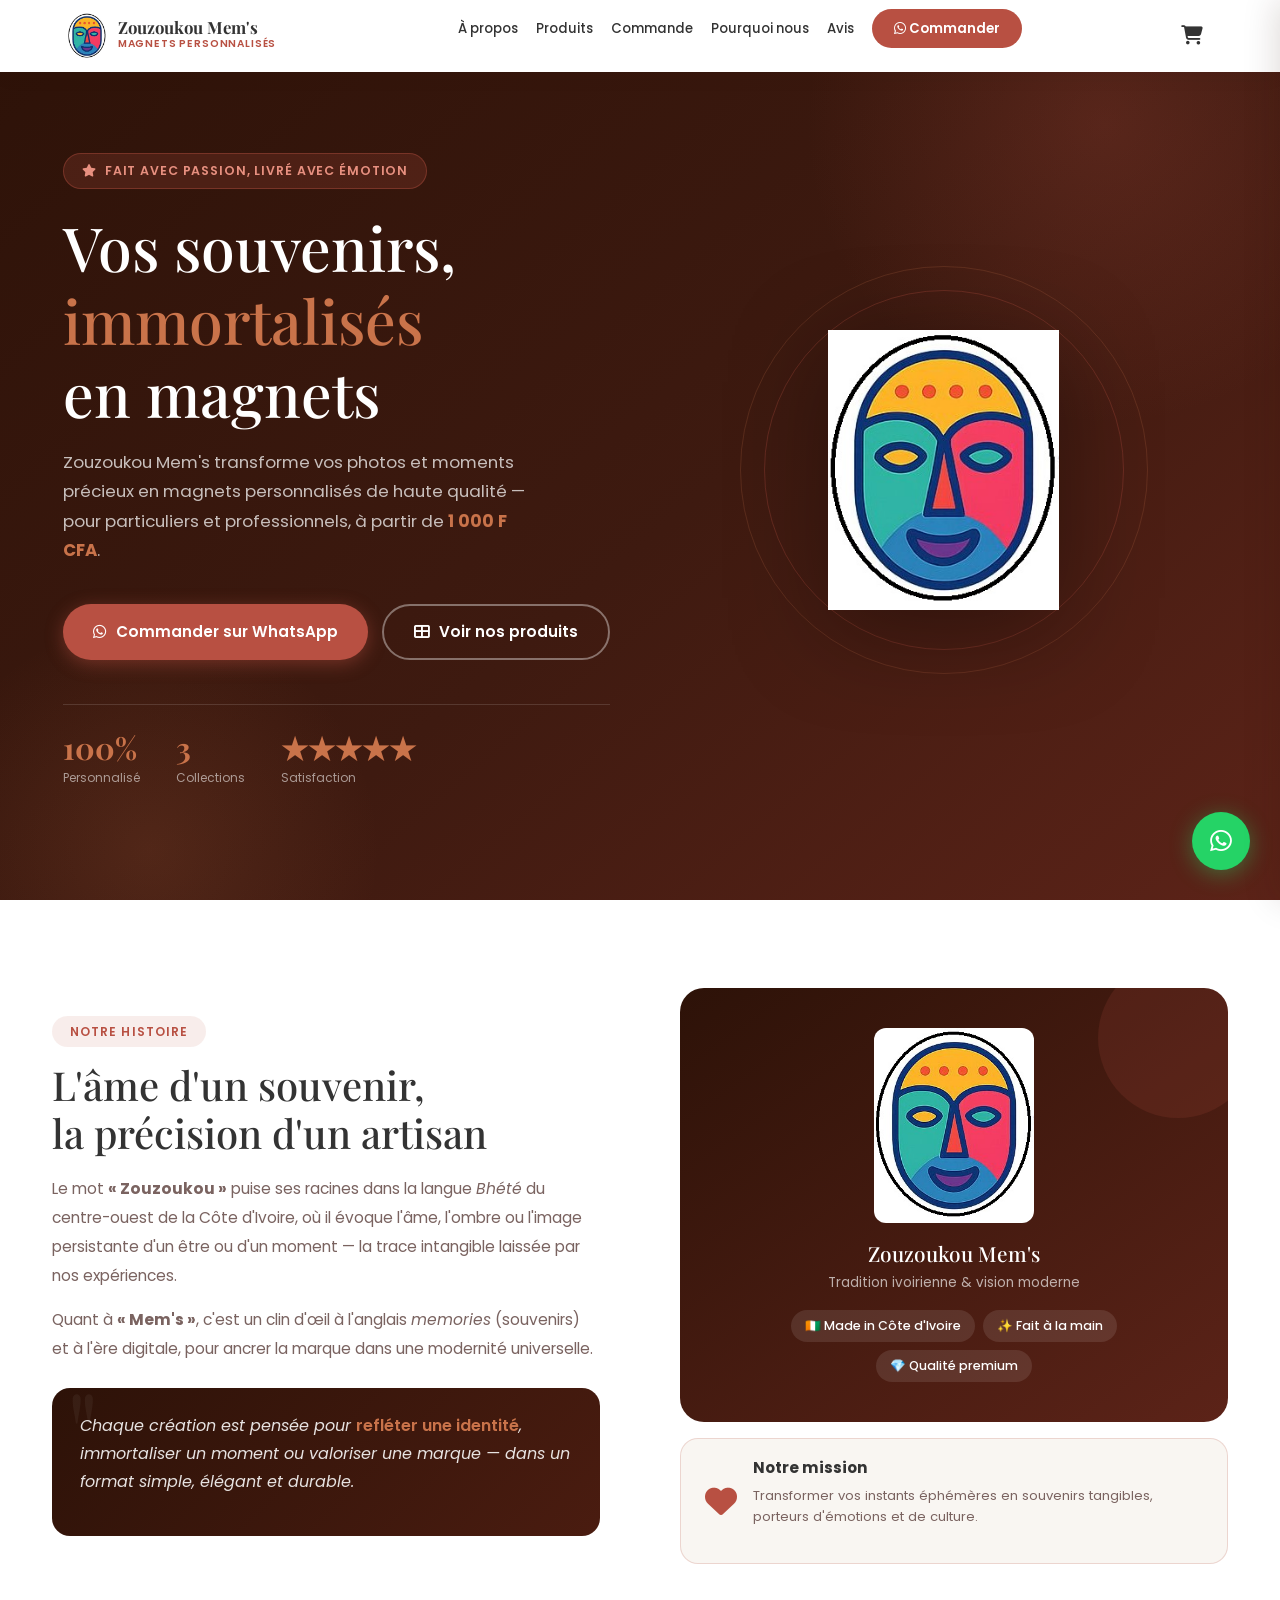
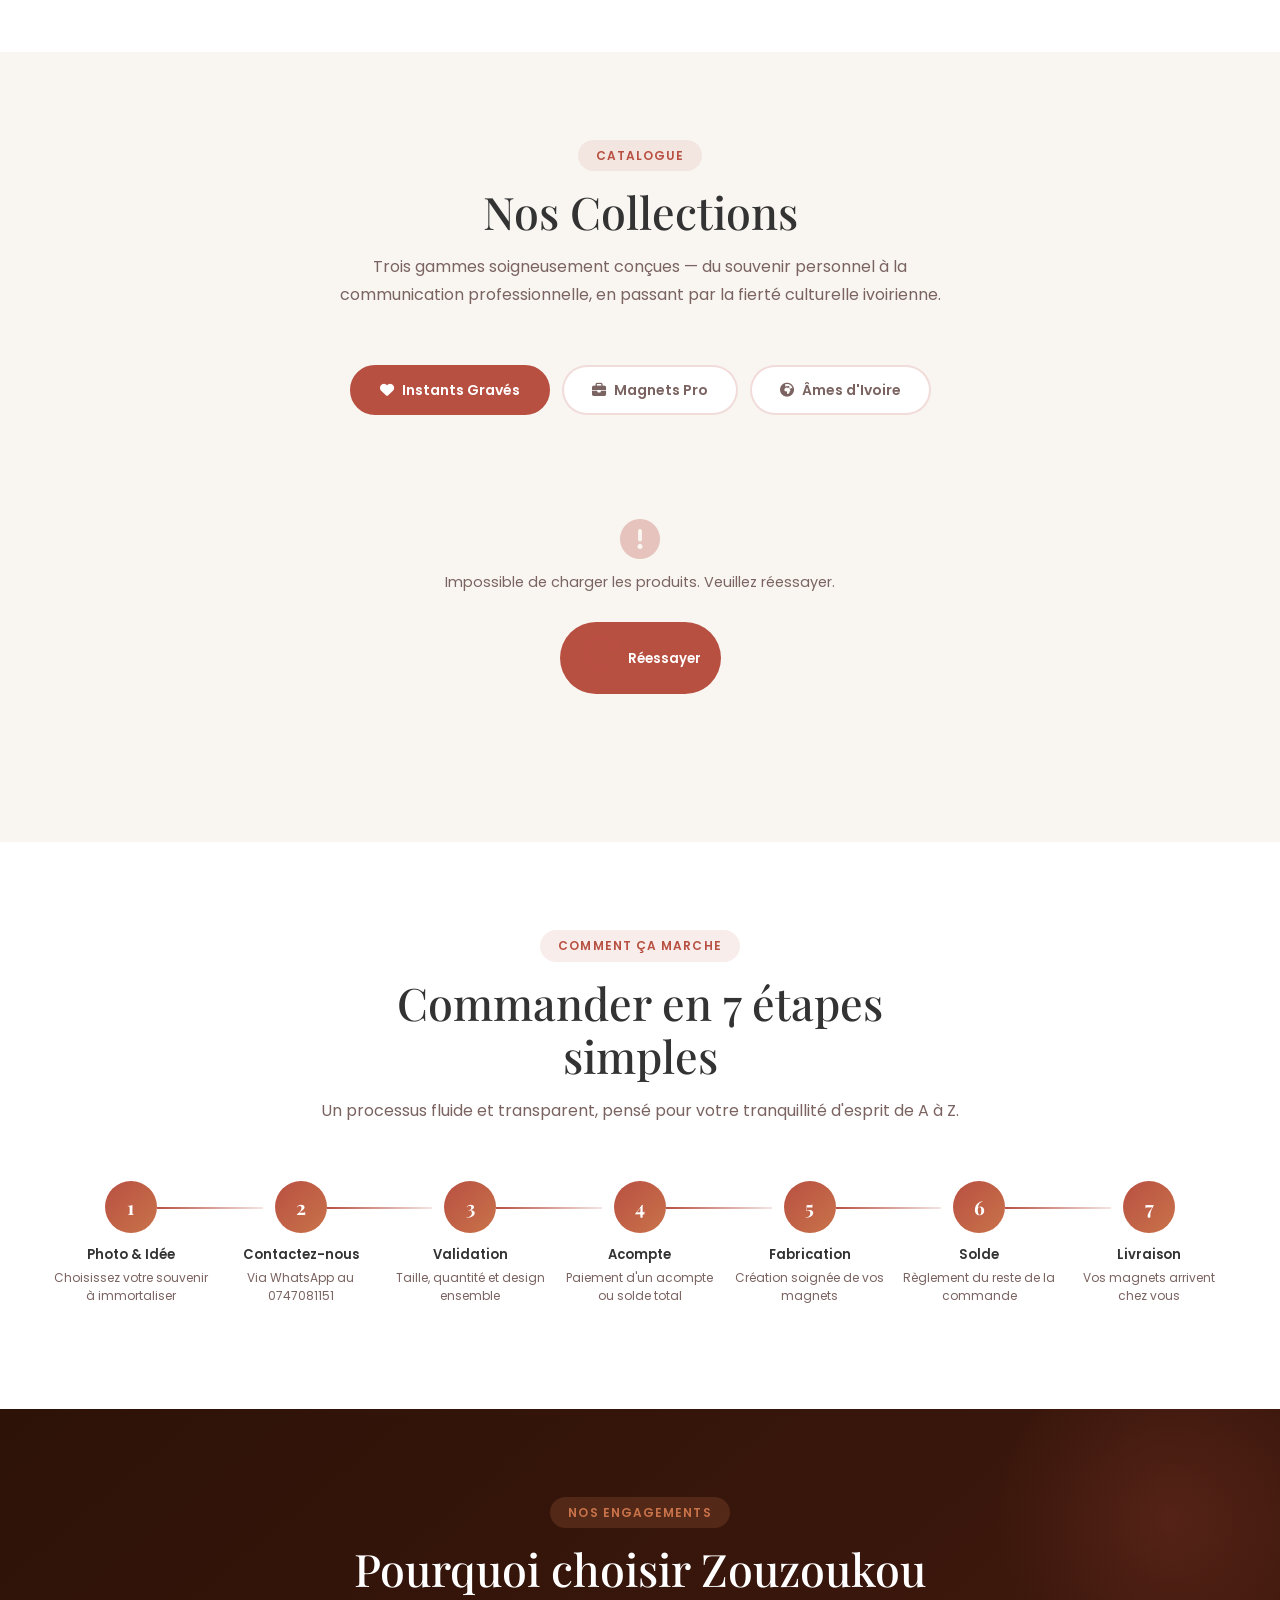
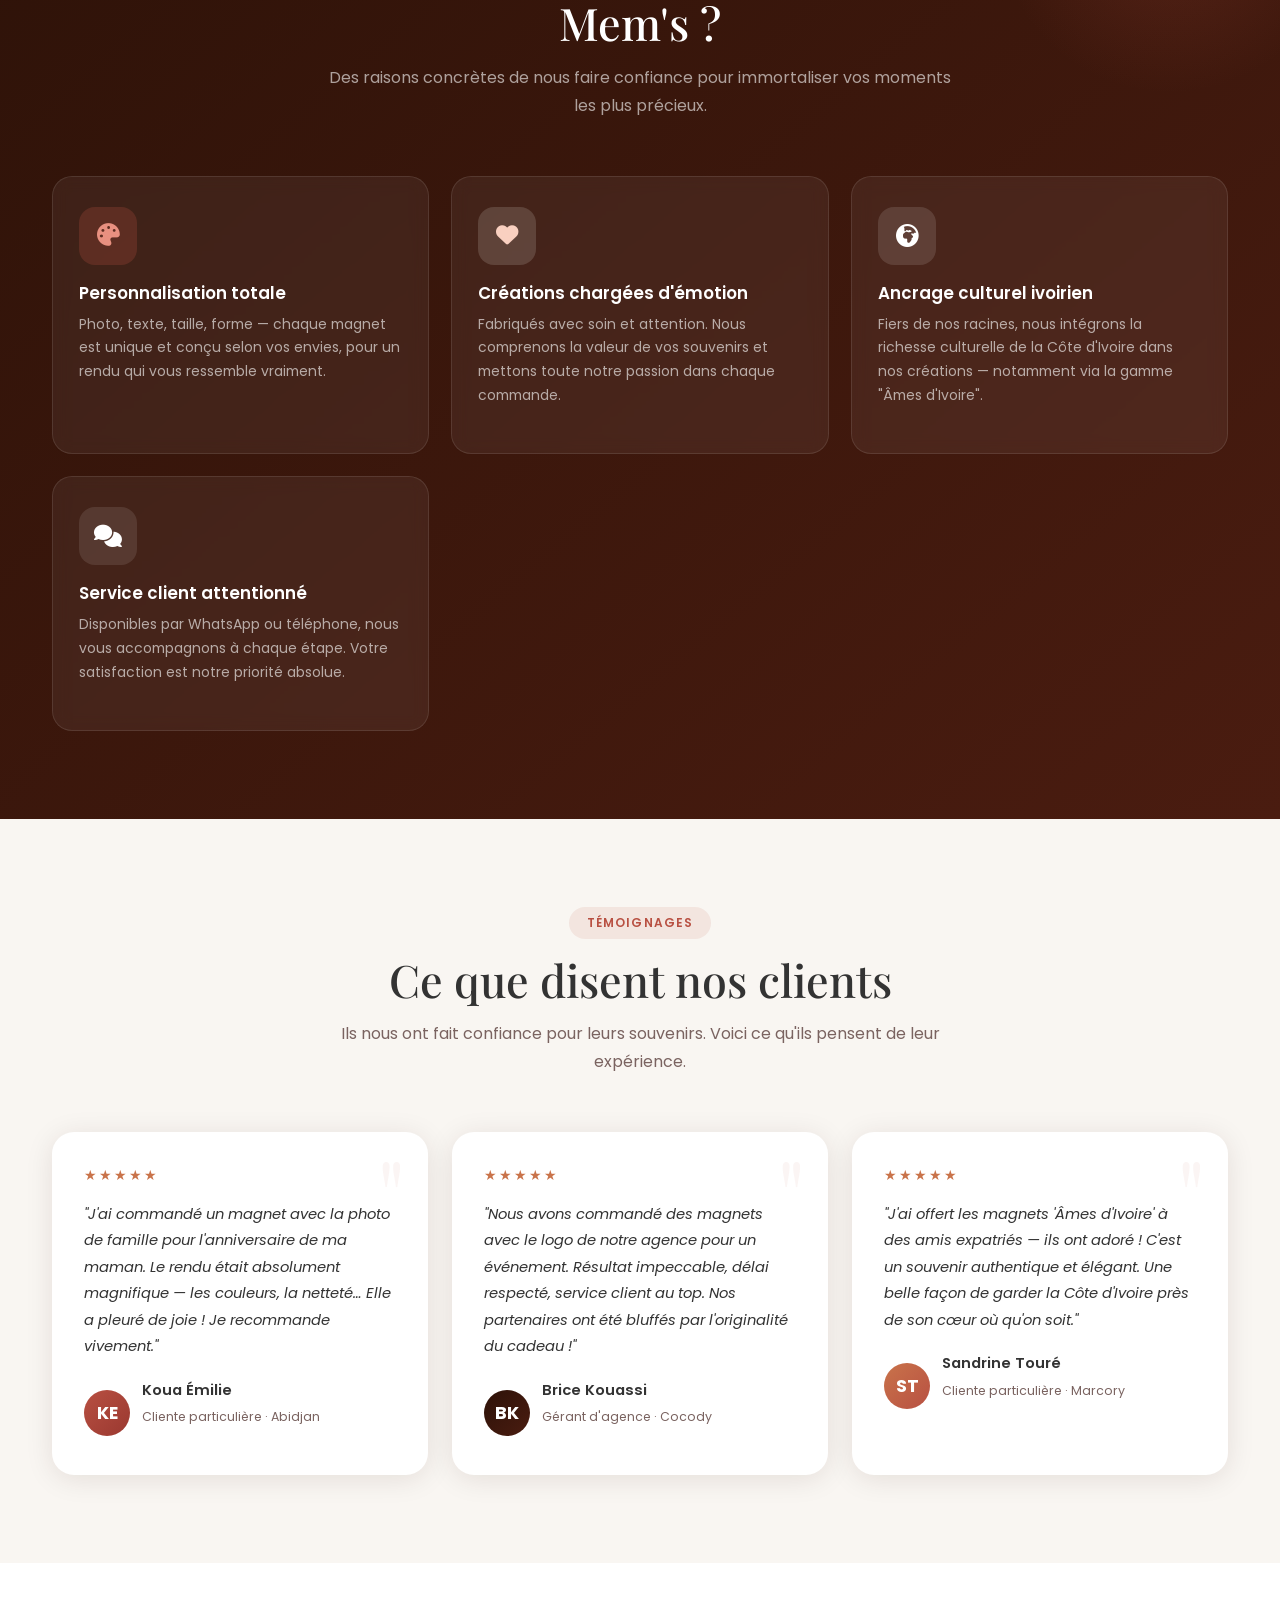
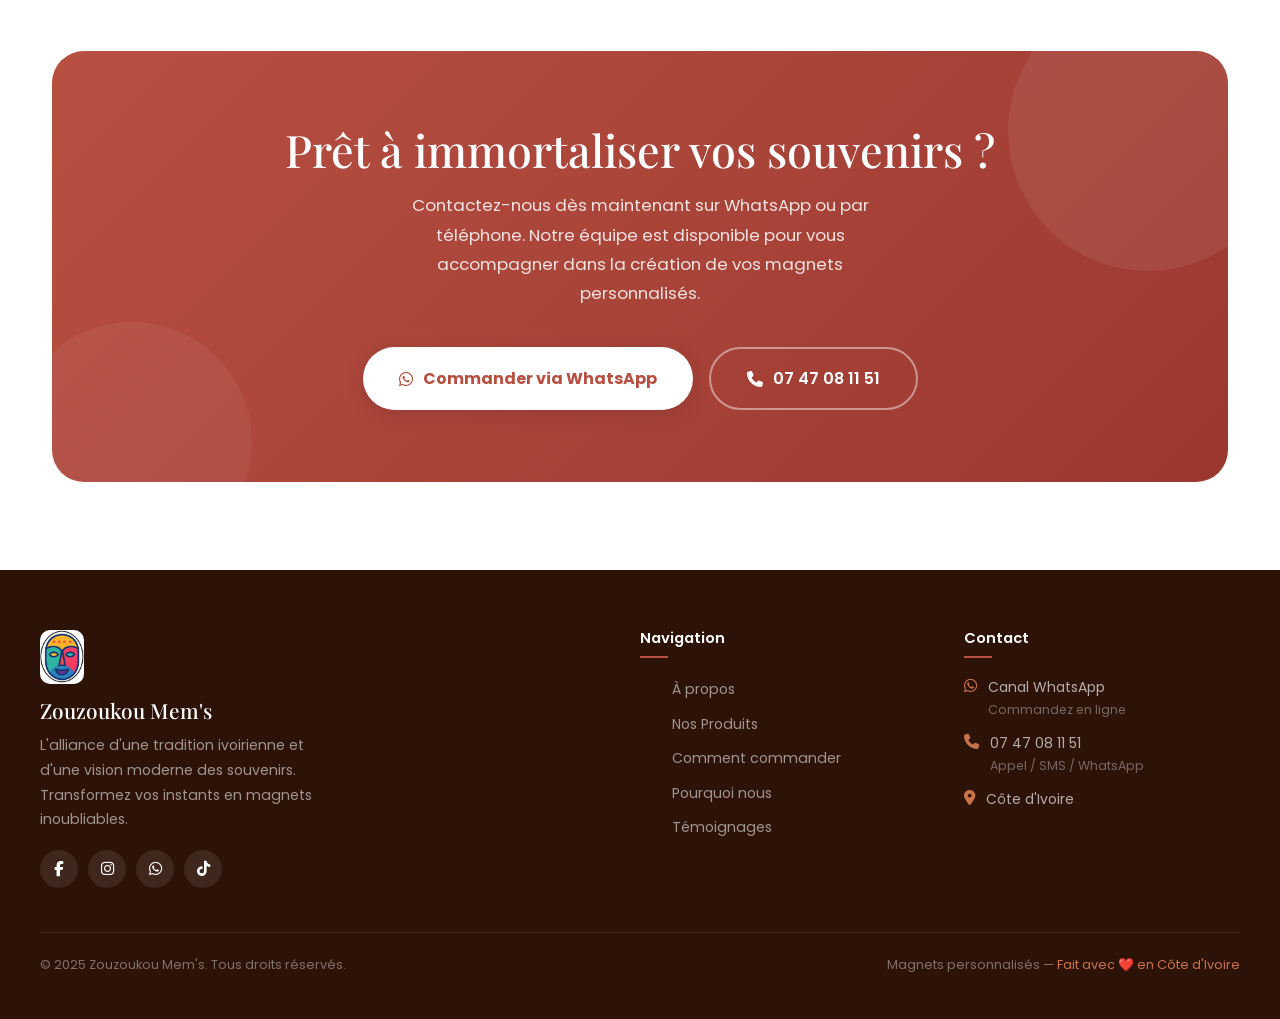
==== commit d847b4bb: "Intégration API du site, page admin et sécurisation de l'API - Clé publique limitée aux produits et " ====
--- a/index.html
+++ b/index.html
@@ -490,6 +490,24 @@
     }
     .foot-bottom p { color:rgba(255,255,255,.4); font-size:.8rem; }
     .foot-bottom span { color:var(--primary-l); }
+
+    /* ─── API Loader ─── */
+    .api-loader {
+      text-align: center; padding: 60px 20px; color: var(--muted);
+    }
+    .api-spinner {
+      width: 44px; height: 44px; border-radius: 50%; margin: 0 auto 16px;
+      border: 4px solid rgba(184,80,66,.15);
+      border-top-color: var(--primary);
+      animation: spin .8s linear infinite;
+    }
+    @keyframes spin { to { transform: rotate(360deg); } }
+    .api-loader p { font-size: .9rem; }
+    .api-error {
+      text-align: center; padding: 60px 20px; color: var(--muted);
+    }
+    .api-error i { font-size: 2.5rem; color: rgba(184,80,66,.3); display: block; margin-bottom: 12px; }
+    .api-error p  { font-size: .9rem; }
 
     /* ─── WhatsApp floating ─── */
     .wa-float {
@@ -677,63 +695,20 @@
       <button class="tab" data-tab="ivoire"><i class="fas fa-globe-africa"></i> Âmes d'Ivoire</button>
     </div>
 
-    <!-- Instants Gravés -->
+    <!-- Instants Gravés — chargé dynamiquement via API -->
     <div class="tab-panel active" id="panel-instants">
-      <div class="cards">
-        <div class="card fade">
-          <div class="card-body">
-            <div class="card-icon ci-teal"><i class="fas fa-circle"></i></div>
-            <h3>MINI</h3>
-            <p>Magnet en résine rond, carré ou frisé de 40 mm. Parfait pour portraits, visages, initiales ou dates importantes. Petit format, grande émotion.</p>
-          </div>
-          <div class="card-foot">
-            <div class="price">1 000 F <span>CFA</span></div>
-            <button class="btn-add-cart" onclick="addToCart('MINI', 1000, 'Instants Gravés')">
-              <i class="fas fa-cart-plus"></i> Ajouter
-            </button>
-          </div>
-        </div>
-        <div class="card fade">
-          <div class="card-body">
-            <div class="card-icon ci-navy"><i class="fas fa-image"></i></div>
-            <span class="card-badge badge-gold">Best Seller</span>
-            <h3>BEST SELLER</h3>
-            <p>Magnet métalique rectangulaire 53×80 mm ou 50×50 mm — photo de famille, d'un lieu ou d'un instant unique. Le format le plus apprécié.</p>
-          </div>
-          <div class="card-foot">
-            <div class="price">2 000 F <span>CFA</span></div>
-            <button class="btn-add-cart" onclick="addToCart('BEST SELLER', 2000, 'Instants Gravés')">
-              <i class="fas fa-cart-plus"></i> Ajouter
-            </button>
-          </div>
-        </div>
-        <div class="card fade">
-          <div class="card-body">
-            <div class="card-icon ci-coral"><i class="fas fa-leaf"></i></div>
-            <h3>SLIM – 60×60 mm</h3>
-            <p>Magnet feuille métalique format carré 60×60 mm. Idéal pour des messages touchants : <em>"Tu nous manques papa"</em>, <em>"Vacances 2024 – Assinie"</em>.</p>
-          </div>
-          <div class="card-foot">
-            <div class="price">1 000 F <span>CFA</span></div>
-            <button class="btn-add-cart" onclick="addToCart('SLIM 60×60mm', 1000, 'Instants Gravés')">
-              <i class="fas fa-cart-plus"></i> Ajouter
-            </button>
-          </div>
-        </div>
-        <div class="card fade">
-          <div class="card-body">
-            <div class="card-icon ci-coral"><i class="fas fa-leaf"></i></div>
-            <h3>SLIM – 65×145 mm</h3>
-            <p>Magnet feuille métalique grand format 65×145 mm. Parfait pour les messages longs et les compositions visuelles élégantes.</p>
-          </div>
-          <div class="card-foot">
-            <div class="price">1 500 F <span>CFA</span></div>
-            <button class="btn-add-cart" onclick="addToCart('SLIM 65×145mm', 1500, 'Instants Gravés')">
-              <i class="fas fa-cart-plus"></i> Ajouter
-            </button>
-          </div>
-        </div>
-      </div>
+      <div id="instants-loader" class="api-loader">
+        <div class="api-spinner"></div>
+        <p>Chargement des produits…</p>
+      </div>
+      <div id="instants-error" class="api-error" style="display:none">
+        <i class="fas fa-exclamation-circle"></i>
+        <p>Impossible de charger les produits. Veuillez réessayer.</p>
+        <button onclick="loadInstantsGraves()" class="btn-add-cart" style="margin-top:12px">
+          <i class="fas fa-redo"></i> Réessayer
+        </button>
+      </div>
+      <div class="cards" id="instants-cards"></div>
     </div>
 
     <!-- Magnets Pro -->
@@ -1077,15 +1052,99 @@
 <script src="https://code.jquery.com/jquery-3.7.1.min.js"></script>
 <script src="https://cdn.jsdelivr.net/npm/bootstrap@5.3.3/dist/js/bootstrap.bundle.min.js"></script>
 <script>
+  /* ─── API Instants Gravés ─── */
+  const API_BASE = '/API';
+  const API_URL = API_BASE + '/produits?actif=true';
+  const API_KEY = '0123456789';  // clé publique : produits et prise de commande uniquement
+
+  const VARIANTE_ICON = {
+    'MINI':        { cls: 'ci-teal',  icon: 'fa-circle' },
+    'BEST SELLER': { cls: 'ci-navy',  icon: 'fa-image'  },
+    'SLIM':        { cls: 'ci-coral', icon: 'fa-leaf'   },
+  };
+
+  function getIconConfig(variante) {
+    const key = Object.keys(VARIANTE_ICON).find(k => variante.toUpperCase().startsWith(k));
+    return VARIANTE_ICON[key] || { cls: 'ci-teal', icon: 'fa-tag' };
+  }
+
+  function formatPrice(prix) {
+    return parseInt(prix).toLocaleString('fr-FR');
+  }
+
+  function buildCard(product) {
+    const { id, nom, variante, prix_unitaire, description } = product;
+    const { cls, icon } = getIconConfig(variante);
+    const prix = parseInt(prix_unitaire);
+    const isBestSeller = variante.toUpperCase().includes('BEST SELLER');
+
+    return `
+      <div class="card fade in">
+        <div class="card-body">
+          <div class="card-icon ${cls}"><i class="fas ${icon}"></i></div>
+          ${isBestSeller ? '<span class="card-badge badge-gold">Best Seller</span>' : ''}
+          <h3>${variante}</h3>
+          <p>${description}</p>
+        </div>
+        <div class="card-foot">
+          <div class="price">${formatPrice(prix_unitaire)} F <span>CFA</span></div>
+          <button class="btn-add-cart" onclick="addToCart('${variante.replace(/'/g, "\\'")}', ${prix}, '${nom}', ${id})">
+            <i class="fas fa-cart-plus"></i> Ajouter
+          </button>
+        </div>
+      </div>`;
+  }
+
+  async function loadInstantsGraves() {
+    const loader  = document.getElementById('instants-loader');
+    const error   = document.getElementById('instants-error');
+    const grid    = document.getElementById('instants-cards');
+
+    loader.style.display = '';
+    error.style.display  = 'none';
+    grid.innerHTML       = '';
+
+    try {
+      const res = await fetch(API_URL, {
+        method: 'GET',
+        headers: { 'Content-Type': 'application/json', 'X-API-Key': API_KEY }
+      });
+
+      if (!res.ok) throw new Error('Erreur HTTP ' + res.status);
+
+      const json = await res.json();
+      if (!json.success) throw new Error('Réponse API invalide');
+
+      const instants = json.data.filter(p => p.nom === 'Instants Gravés');
+
+      loader.style.display = 'none';
+
+      if (instants.length === 0) {
+        grid.innerHTML = '<p style="color:var(--muted);text-align:center;padding:40px">Aucun produit disponible.</p>';
+        return;
+      }
+
+      grid.innerHTML = instants.map(buildCard).join('');
+
+    } catch (err) {
+      console.error('API produits :', err);
+      loader.style.display = 'none';
+      error.style.display  = '';
+    }
+  }
+
+  /* Lancement au chargement de la page */
+  document.addEventListener('DOMContentLoaded', loadInstantsGraves);
+
   /* ─── Cart State ─── */
   let cart = [];
 
-  function addToCart(name, price, category) {
-    const existing = cart.find(i => i.name === name && i.category === category);
+  function addToCart(name, price, category, produitId) {
+    const existing = cart.find(i => i.produitId === produitId);
     if (existing) {
       existing.qty++;
     } else {
-      cart.push({ name, price, category, qty: 1 });
+      cart.push({ name, price, category, produitId, qty: 1 });
     }
     renderCart();
     if (!document.getElementById('cartDrawer').classList.contains('open')) toggleCart();
@@ -1180,6 +1239,32 @@
 
 _Message envoyé depuis le site Zouzoukou Mem's_`;
 
+    /* ── Enregistrement de la commande en BD ──
+       Envoyé en arrière-plan (keepalive) : WhatsApp doit s'ouvrir
+       directement au clic, sinon les navigateurs mobiles bloquent la fenêtre. */
+    const payload = {
+      client_nom:       name,
+      client_telephone: phone,
+      client_adresse:   'Abidjan, Cocody',
+      canal_commande:   'whatsapp',
+      mode_paiement:    'Mobile Money',
+      articles: cart.map(i => ({
+        produit_id: i.produitId,
+        quantite:   i.qty
+      }))
+    };
+
+    fetch(API_BASE + '/commandes', {
+      method:    'POST',
+      keepalive: true,
+      headers:   { 'Content-Type': 'application/json', 'X-API-Key': API_KEY },
+      body:      JSON.stringify(payload)
+    })
+      .then(res => { if (!res.ok) throw new Error('HTTP ' + res.status); })
+      /* On continue vers WhatsApp même en cas d'échec API */
+      .catch(err => console.error('API commande :', err));
+
+    /* ── Redirection WhatsApp ── */
     window.open('https://wa.me/2250747081151?text=' + encodeURIComponent(msg), '_blank');
   }
 
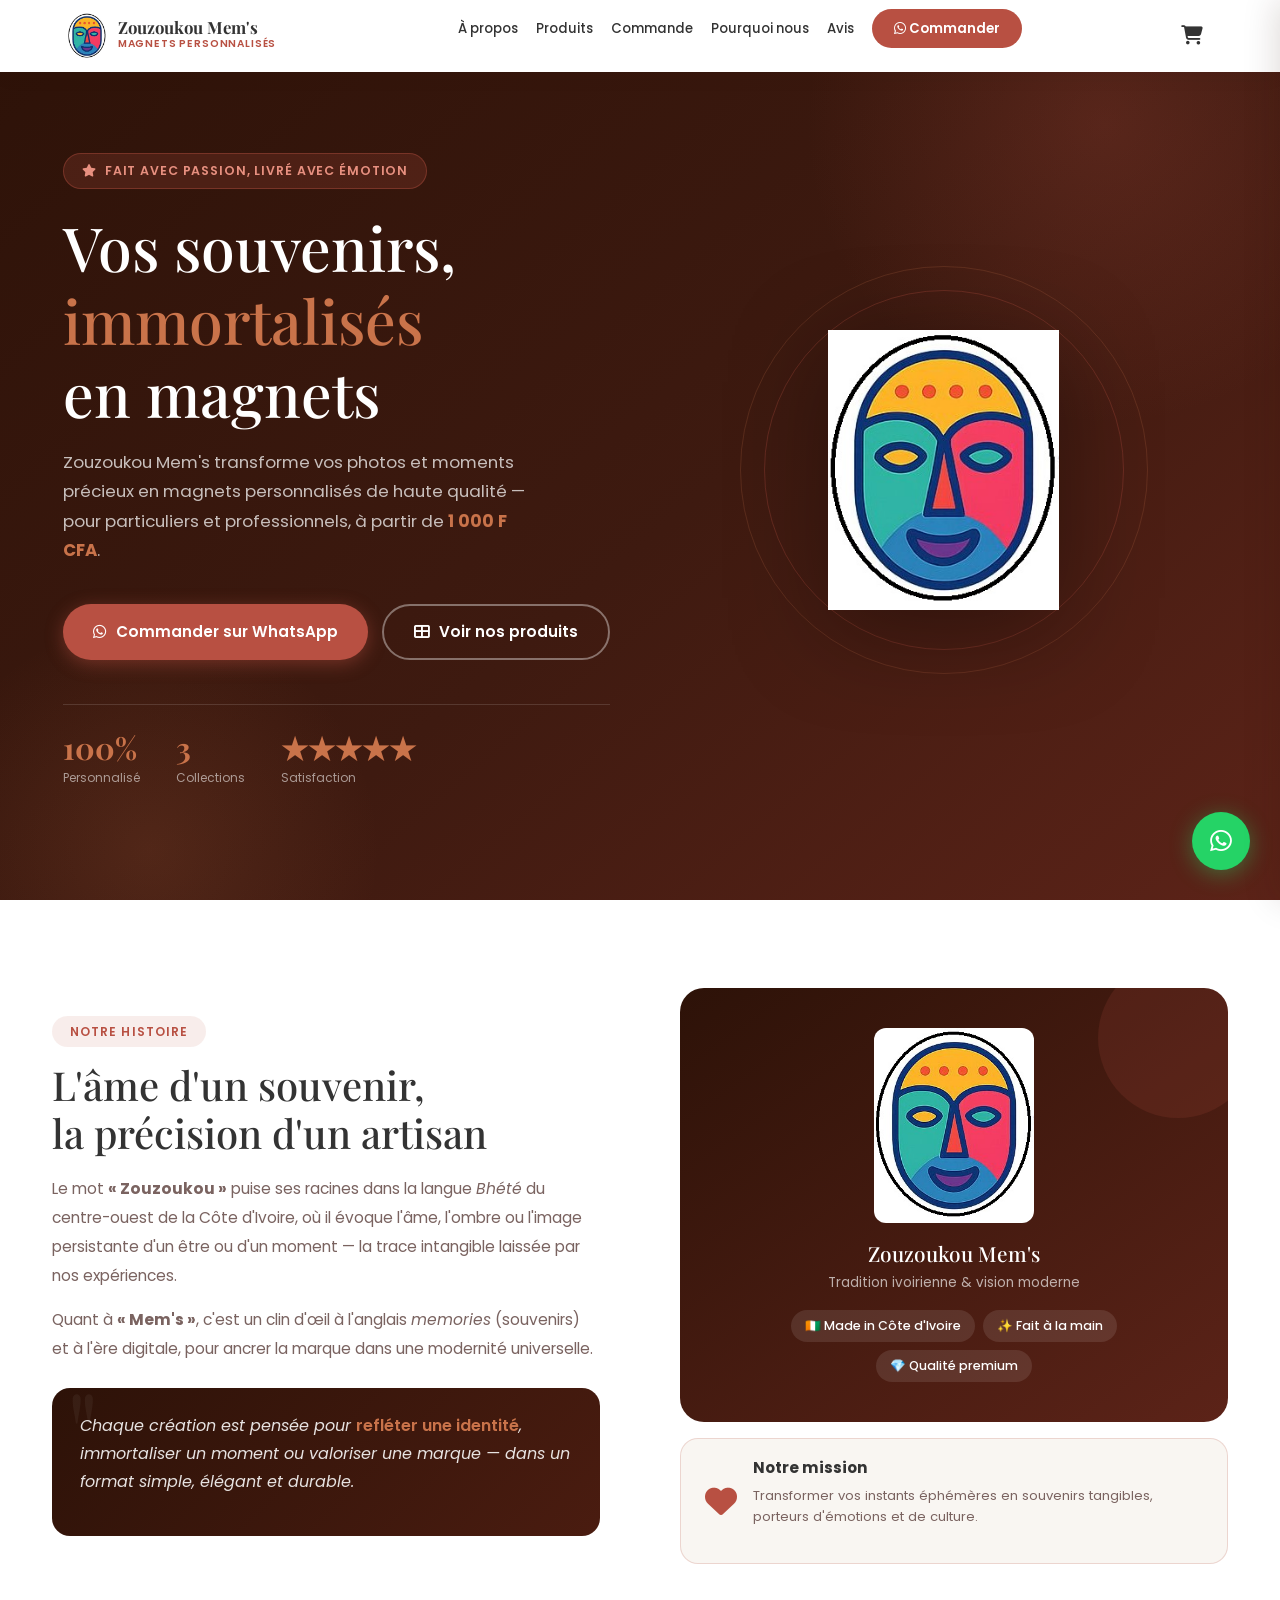
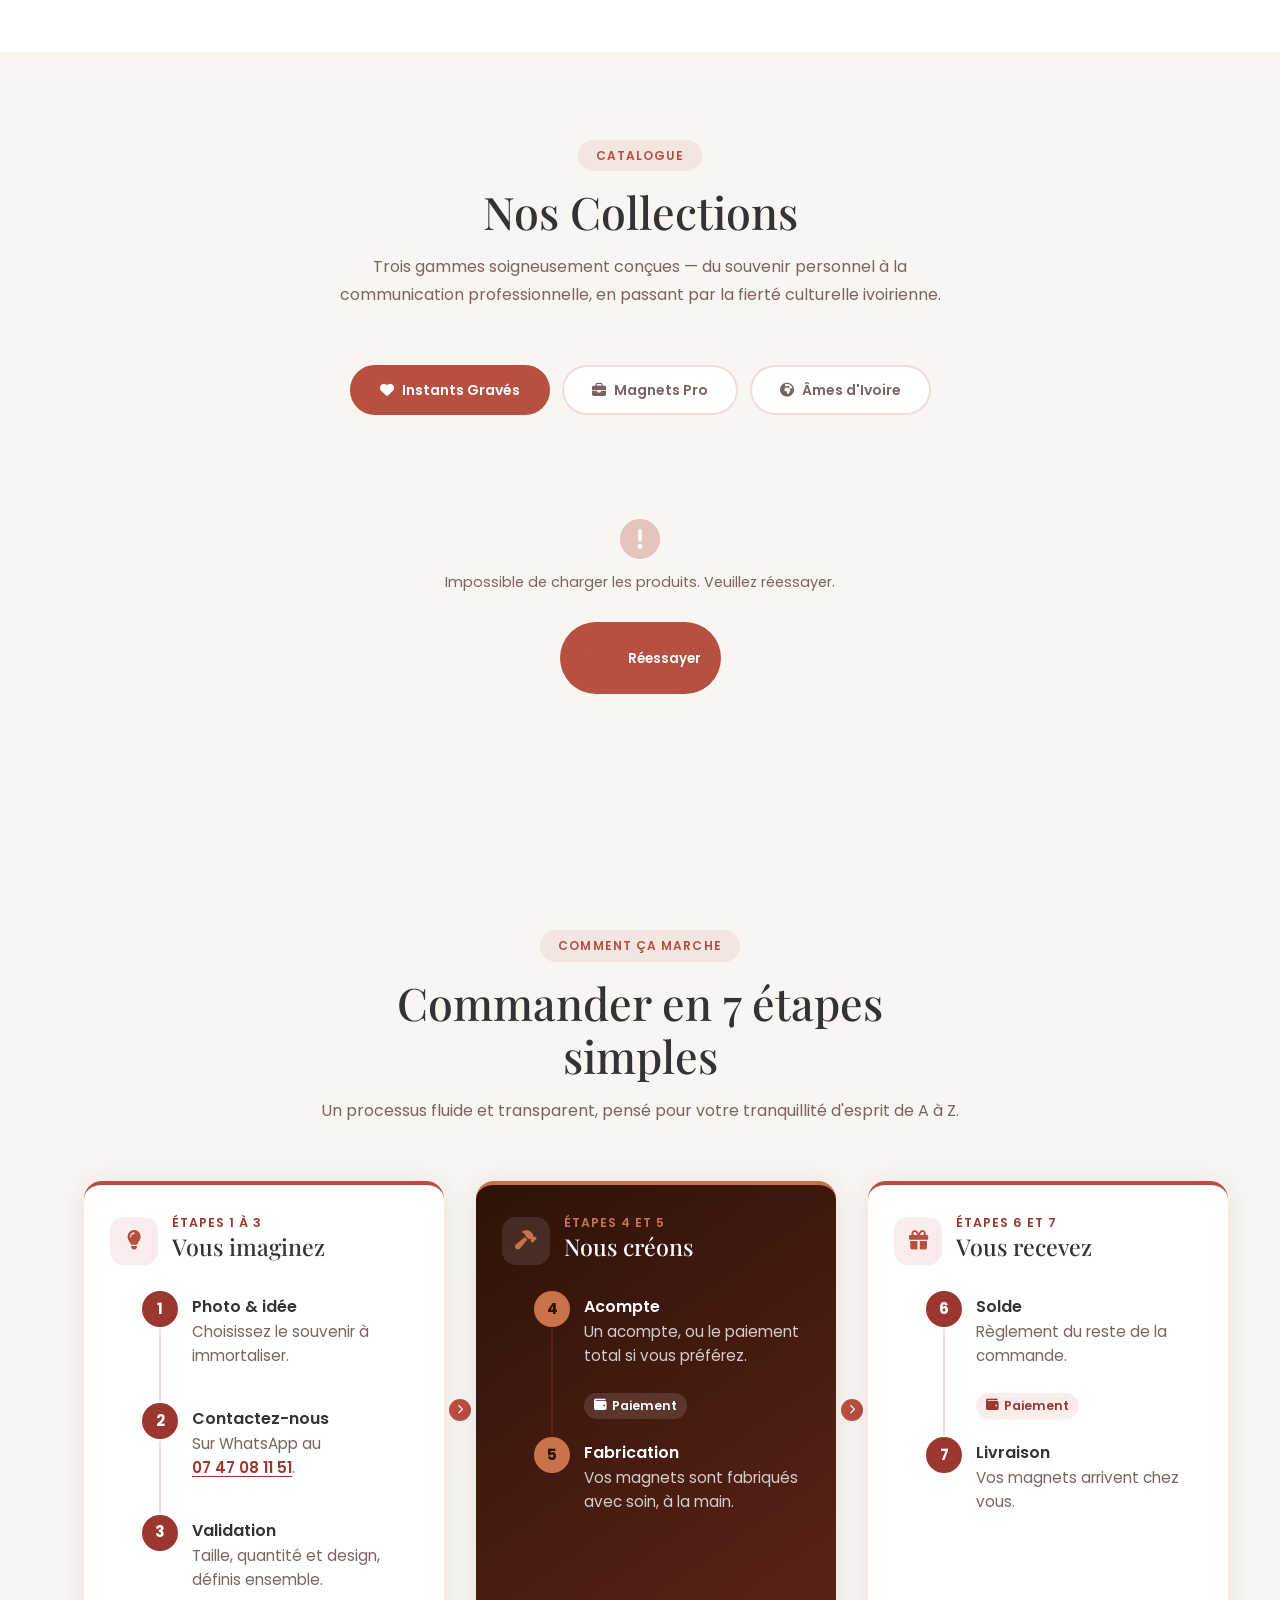
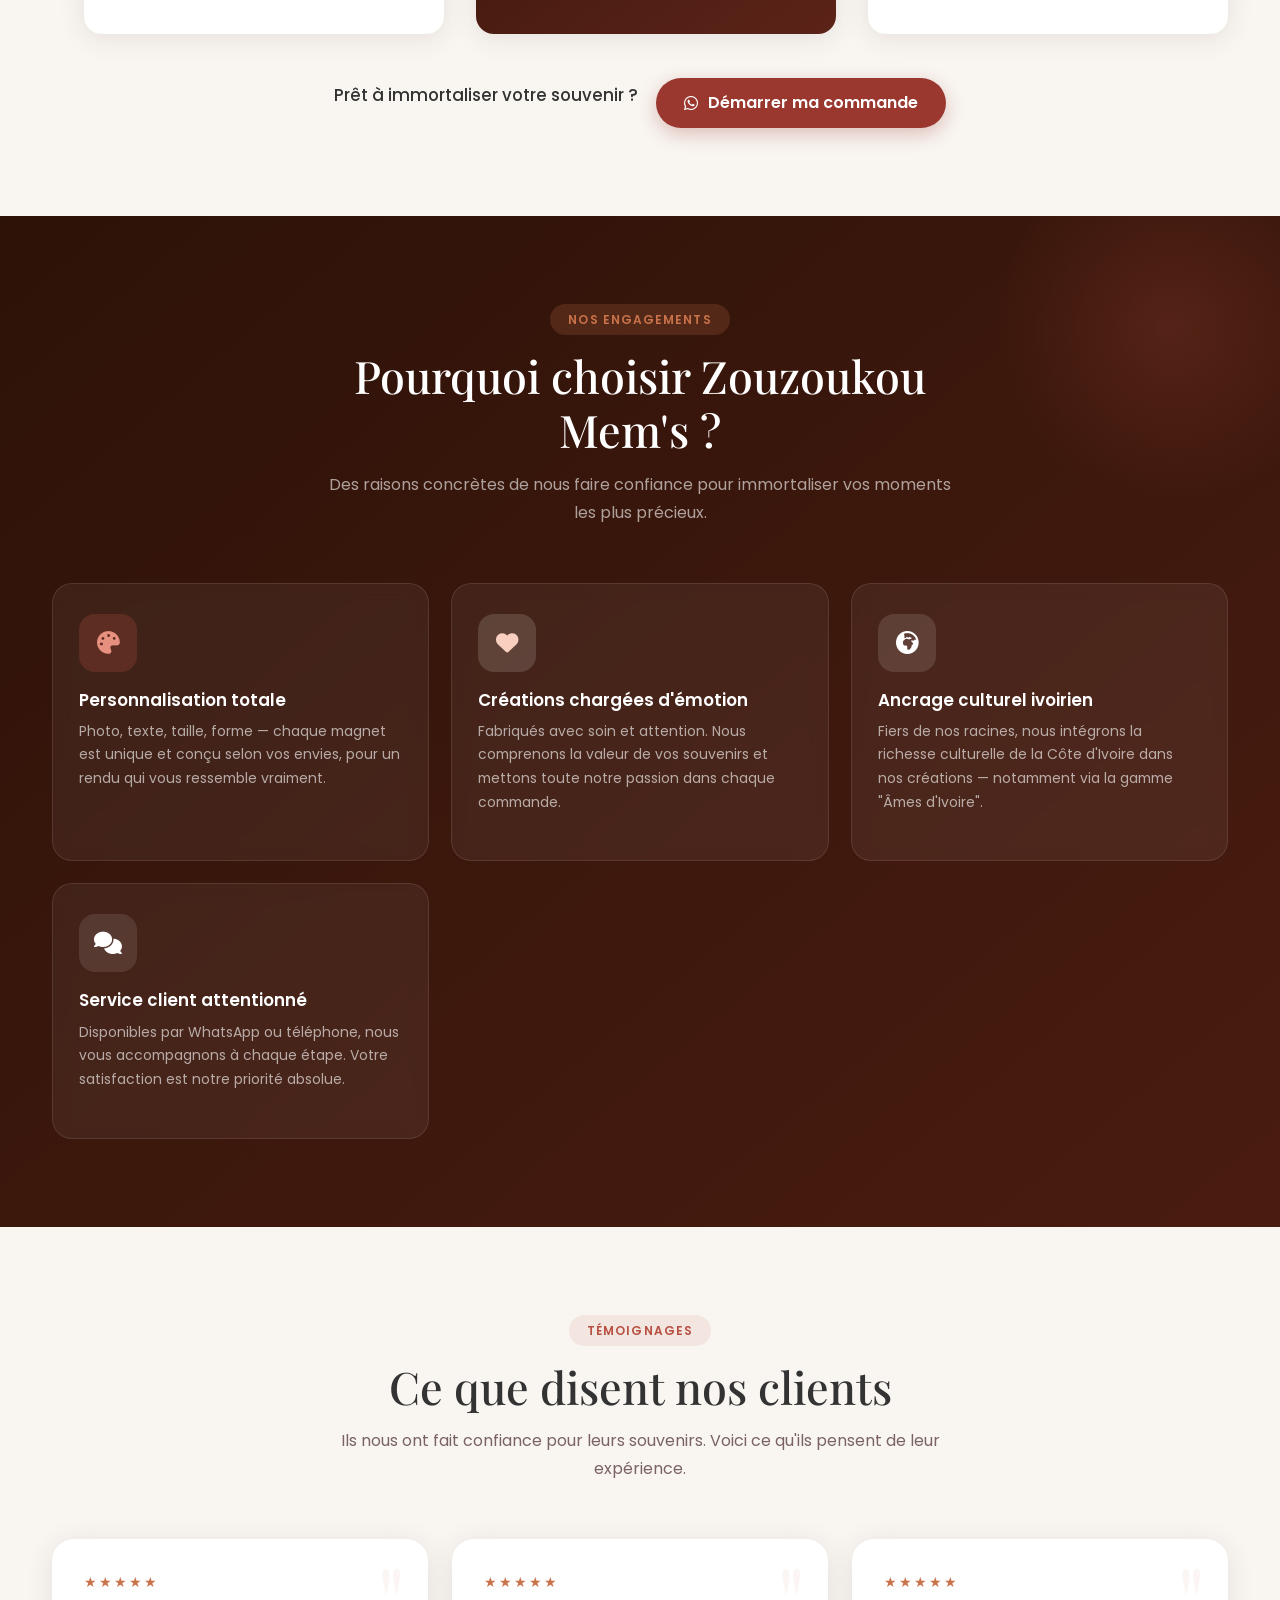
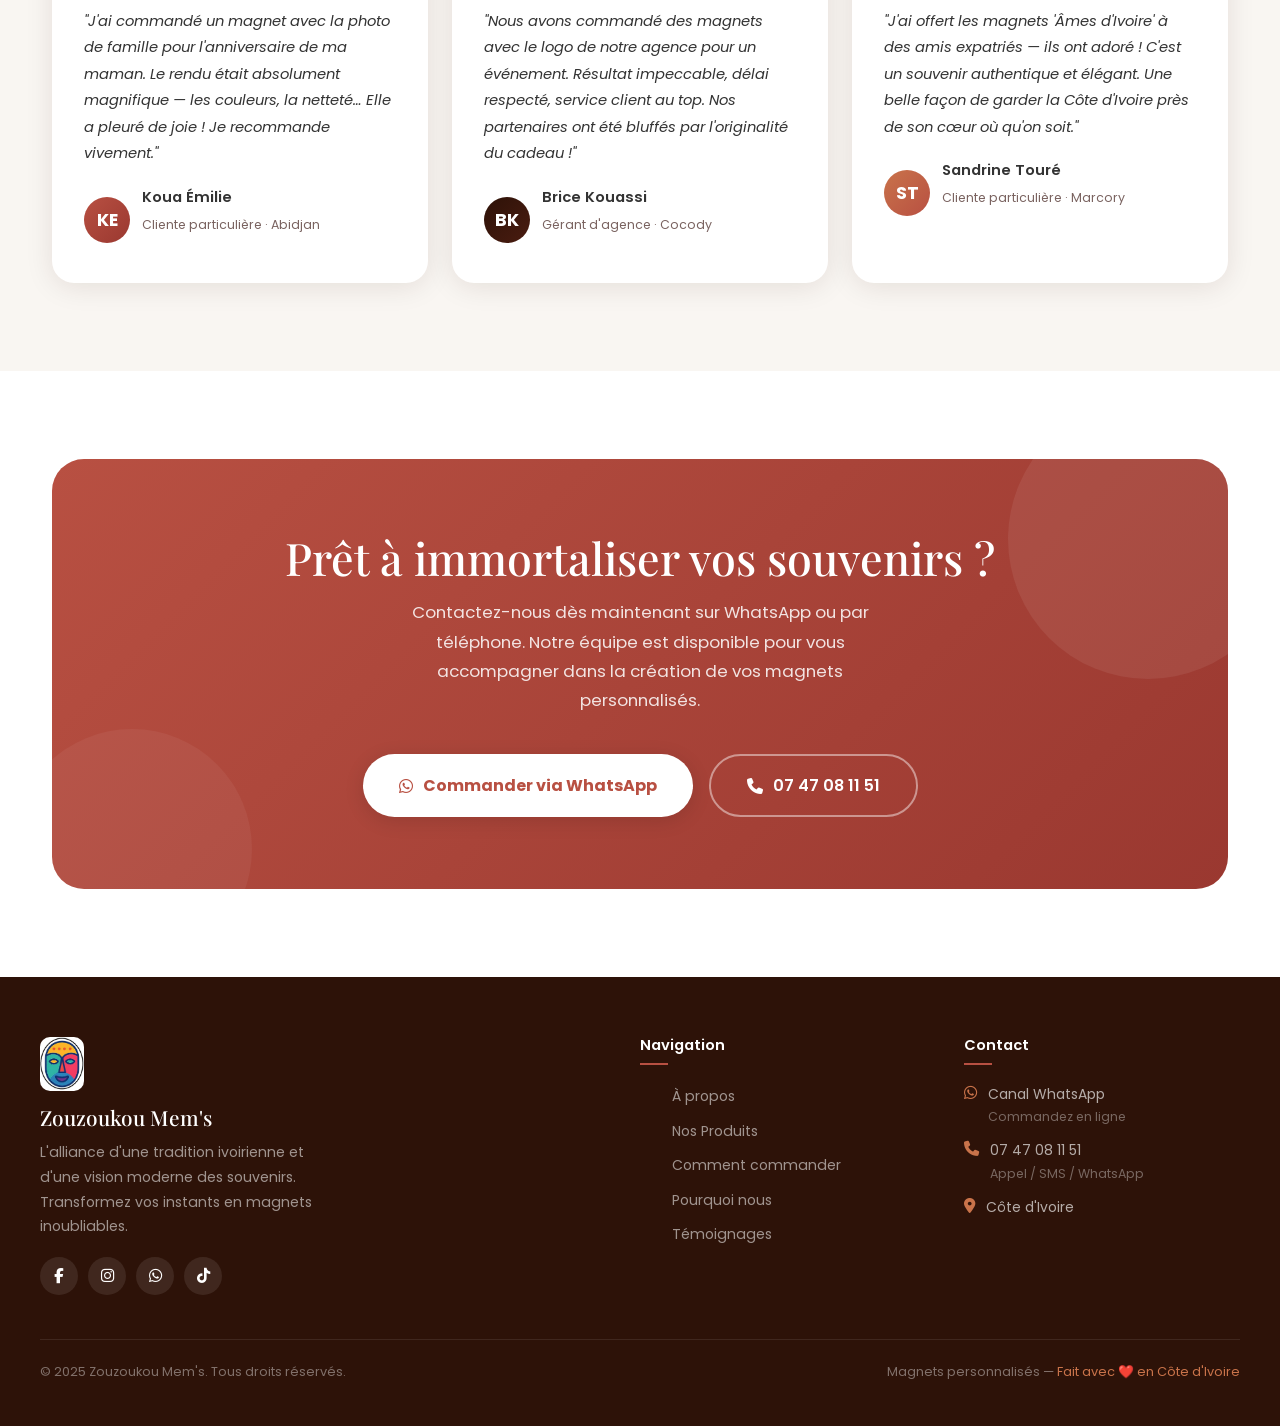
==== commit 67ee1f75: "Nouveau design de la section « Commander en 7 étapes » Étapes regroupées en 3 phases (Vous imaginez " ====
--- a/index.html
+++ b/index.html
@@ -362,26 +362,94 @@
     .btn-sm-teal:hover { background: var(--primary-d); }
 
     /* ─── Process ─── */
-    #process { background: var(--white); }
-    .steps {
-      display: grid;
-      grid-template-columns: repeat(7, 1fr);
-      gap: 12px; position: relative;
-    }
-    .step { text-align: center; position: relative; }
-    .step-num {
-      width: 52px; height: 52px; border-radius: 50%; margin: 0 auto 14px;
-      background: linear-gradient(135deg, var(--primary), var(--primary-l));
-      color: var(--white); font-family:'Playfair Display',serif; font-size:1.2rem; font-weight:700;
-      display: flex; align-items: center; justify-content: center; position: relative; z-index: 1;
-    }
-    .step:not(:last-child)::after {
-      content:''; position:absolute; top:26px; left:calc(50% + 26px);
-      width:calc(100% - 52px); height:2px;
-      background: linear-gradient(90deg, var(--primary), rgba(184,80,66,.15));
-    }
-    .step h4 { font-size: .82rem; font-weight: 600; color: var(--text); margin-bottom: 6px; }
-    .step p  { font-size: .75rem; color: var(--muted); line-height: 1.5; }
+    #process { background: var(--bg); }
+    /* 3 phases (Vous imaginez / Nous créons / Vous recevez) regroupant les 7 étapes */
+    .phases {
+      list-style: none; display: grid; grid-template-columns: repeat(3, 1fr);
+      gap: 32px; counter-reset: none;
+    }
+    .phase {
+      position: relative; background: var(--white); border-radius: var(--radius);
+      box-shadow: var(--shadow); padding: 28px 26px 26px;
+      border-top: 4px solid var(--primary);
+    }
+    .phase:nth-child(2) { transition-delay: .05s; }
+    .phase:nth-child(3) { transition-delay: .1s; }
+    /* Flèche de liaison entre les phases */
+    .phase:not(:last-child)::after {
+      content: '\f054'; font-family: 'Font Awesome 6 Free'; font-weight: 900;
+      position: absolute; top: 50%; right: -27px; transform: translateY(-50%);
+      width: 22px; height: 22px; border-radius: 50%; z-index: 1;
+      background: var(--primary); color: var(--white); font-size: .6rem;
+      display: flex; align-items: center; justify-content: center;
+    }
+    .phase-dark {
+      background: linear-gradient(145deg, var(--dark), #5C2318);
+      border-top-color: var(--primary-l);
+    }
+    .phase-head { display: flex; align-items: center; gap: 14px; margin-bottom: 22px; }
+    .phase-icon {
+      flex: none; width: 48px; height: 48px; border-radius: 14px;
+      background: rgba(184,80,66,.1); color: var(--primary);
+      display: flex; align-items: center; justify-content: center; font-size: 1.2rem;
+    }
+    .phase-dark .phase-icon { background: rgba(255,255,255,.1); color: var(--primary-l); }
+    .phase-label {
+      display: block; font-size: .78rem; font-weight: 600; letter-spacing: .08em;
+      text-transform: uppercase; color: var(--primary-d);
+    }
+    .phase-dark .phase-label { color: var(--primary-l); }
+    .phase-head h3 {
+      font-family: 'Playfair Display', serif; font-size: 1.45rem; color: var(--text);
+    }
+    .phase-dark h3, .phase-dark .pstep h4 { color: var(--white); }
+
+    /* Étapes d'une phase : mini-frise verticale */
+    .phase-steps { list-style: none; display: flex; flex-direction: column; gap: 18px; }
+    .pstep { display: flex; gap: 14px; position: relative; }
+    .pstep:not(:last-child)::before {
+      content: ''; position: absolute; left: 17px; top: 38px; bottom: -16px; width: 2px;
+      background: rgba(184,80,66,.2);
+    }
+    .pstep-num {
+      flex: none; width: 36px; height: 36px; border-radius: 50%;
+      background: var(--primary-d); color: var(--white);
+      font-weight: 700; font-size: .95rem; font-variant-numeric: tabular-nums;
+      display: flex; align-items: center; justify-content: center;
+    }
+    .phase-dark .pstep-num { background: var(--primary-l); color: var(--dark); }
+    .pstep h4 { font-size: 1rem; font-weight: 600; color: var(--text); margin: 6px 0 4px; }
+    .pstep p  { font-size: .95rem; color: var(--muted); line-height: 1.6; }
+    .phase-dark .pstep p { color: rgba(255,255,255,.78); }
+    .pstep a { color: var(--primary-d); font-weight: 600; white-space: nowrap; text-decoration: underline; text-underline-offset: 3px; }
+    .pstep-tag {
+      display: inline-flex; align-items: center; gap: 6px; margin-top: 8px;
+      padding: 3px 10px; border-radius: 999px; font-size: .78rem; font-weight: 600;
+      background: rgba(184,80,66,.1); color: var(--primary-d);
+    }
+    .phase-dark .pstep-tag { background: rgba(255,255,255,.12); color: var(--white); }
+
+    /* Appel à l'action en fin de section */
+    .process-cta {
+      margin-top: 44px; display: flex; align-items: center; justify-content: center;
+      gap: 18px; flex-wrap: wrap; text-align: center;
+    }
+    .process-cta p { font-size: 1.05rem; color: var(--text); font-weight: 500; }
+    .btn-process {
+      display: inline-flex; align-items: center; gap: 10px; min-height: 48px;
+      padding: 12px 28px; border-radius: 999px; cursor: pointer;
+      background: var(--primary-d); color: var(--white); font-weight: 600;
+      box-shadow: 0 6px 20px rgba(154,56,48,.3);
+      transition: transform .2s ease, box-shadow .2s ease, background .2s ease;
+    }
+    .btn-process:hover { background: var(--dark-2); transform: translateY(-2px); box-shadow: 0 10px 28px rgba(154,56,48,.38); }
+    .btn-process:active { transform: scale(.97); }
+    .btn-process:focus-visible, .pstep a:focus-visible { outline: 3px solid var(--primary-l); outline-offset: 3px; }
+
+    @media (prefers-reduced-motion: reduce) {
+      #process .fade { opacity: 1; transform: none; transition: none; }
+      .btn-process { transition: none; }
+    }
 
     /* ─── Why us ─── */
     #why { background: linear-gradient(140deg, var(--dark) 0%, #4A1C10 100%); position: relative; overflow: hidden; }
@@ -523,9 +591,11 @@
     @keyframes wapulse { 0%,100%{box-shadow:0 4px 22px rgba(37,211,102,.42);} 50%{box-shadow:0 4px 32px rgba(37,211,102,.72);} }
 
     /* ─── Responsive ─── */
-    @media(max-width:1024px) {
-      .steps { grid-template-columns: repeat(4, 1fr); }
-      .step:nth-child(4)::after { display:none; }
+    @media(max-width:900px) {
+      .phases { grid-template-columns: 1fr; gap: 28px; max-width: 560px; margin: 0 auto; }
+      .phase:not(:last-child)::after {
+        content: '\f078'; top: auto; bottom: -25px; right: 50%; transform: translateX(50%);
+      }
     }
     @media(max-width:900px) {
       .hero-grid, .about-grid { grid-template-columns: 1fr; text-align: center; gap:40px; }
@@ -549,8 +619,8 @@
       .hamburger { display:flex; }
     }
     @media(max-width:768px) {
-      .steps { grid-template-columns: repeat(2, 1fr); }
-      .step::after { display:none !important; }
+      .phase { padding: 24px 20px 22px; }
+      .pstep p { font-size: 1rem; }
       section { padding:60px 20px; }
       .cta-box { padding:48px 24px; }
     }
@@ -815,42 +885,100 @@
       <h2 class="section-title">Commander en 7 étapes simples</h2>
       <p class="section-sub">Un processus fluide et transparent, pensé pour votre tranquillité d'esprit de A à Z.</p>
     </div>
-    <div class="steps fade">
-      <div class="step">
-        <div class="step-num">1</div>
-        <h4>Photo &amp; Idée</h4>
-        <p>Choisissez votre souvenir à immortaliser</p>
-      </div>
-      <div class="step">
-        <div class="step-num">2</div>
-        <h4>Contactez-nous</h4>
-        <p>Via WhatsApp au 0747081151</p>
-      </div>
-      <div class="step">
-        <div class="step-num">3</div>
-        <h4>Validation</h4>
-        <p>Taille, quantité et design ensemble</p>
-      </div>
-      <div class="step">
-        <div class="step-num">4</div>
-        <h4>Acompte</h4>
-        <p>Paiement d'un acompte ou solde total</p>
-      </div>
-      <div class="step">
-        <div class="step-num">5</div>
-        <h4>Fabrication</h4>
-        <p>Création soignée de vos magnets</p>
-      </div>
-      <div class="step">
-        <div class="step-num">6</div>
-        <h4>Solde</h4>
-        <p>Règlement du reste de la commande</p>
-      </div>
-      <div class="step">
-        <div class="step-num">7</div>
-        <h4>Livraison</h4>
-        <p>Vos magnets arrivent chez vous</p>
-      </div>
+    <ol class="phases">
+      <li class="phase fade">
+        <div class="phase-head">
+          <span class="phase-icon"><i class="fas fa-lightbulb" aria-hidden="true"></i></span>
+          <div>
+            <span class="phase-label">Étapes 1 à 3</span>
+            <h3>Vous imaginez</h3>
+          </div>
+        </div>
+        <ol class="phase-steps">
+          <li class="pstep">
+            <span class="pstep-num">1</span>
+            <div>
+              <h4>Photo &amp; idée</h4>
+              <p>Choisissez le souvenir à immortaliser.</p>
+            </div>
+          </li>
+          <li class="pstep">
+            <span class="pstep-num">2</span>
+            <div>
+              <h4>Contactez-nous</h4>
+              <p>Sur WhatsApp au <a href="https://wa.me/2250747081151" target="_blank" rel="noopener">07 47 08 11 51</a>.</p>
+            </div>
+          </li>
+          <li class="pstep">
+            <span class="pstep-num">3</span>
+            <div>
+              <h4>Validation</h4>
+              <p>Taille, quantité et design, définis ensemble.</p>
+            </div>
+          </li>
+        </ol>
+      </li>
+
+      <li class="phase phase-dark fade">
+        <div class="phase-head">
+          <span class="phase-icon"><i class="fas fa-hammer" aria-hidden="true"></i></span>
+          <div>
+            <span class="phase-label">Étapes 4 et 5</span>
+            <h3>Nous créons</h3>
+          </div>
+        </div>
+        <ol class="phase-steps">
+          <li class="pstep">
+            <span class="pstep-num">4</span>
+            <div>
+              <h4>Acompte</h4>
+              <p>Un acompte, ou le paiement total si vous préférez.</p>
+              <span class="pstep-tag"><i class="fas fa-wallet" aria-hidden="true"></i> Paiement</span>
+            </div>
+          </li>
+          <li class="pstep">
+            <span class="pstep-num">5</span>
+            <div>
+              <h4>Fabrication</h4>
+              <p>Vos magnets sont fabriqués avec soin, à la main.</p>
+            </div>
+          </li>
+        </ol>
+      </li>
+
+      <li class="phase fade">
+        <div class="phase-head">
+          <span class="phase-icon"><i class="fas fa-gift" aria-hidden="true"></i></span>
+          <div>
+            <span class="phase-label">Étapes 6 et 7</span>
+            <h3>Vous recevez</h3>
+          </div>
+        </div>
+        <ol class="phase-steps">
+          <li class="pstep">
+            <span class="pstep-num">6</span>
+            <div>
+              <h4>Solde</h4>
+              <p>Règlement du reste de la commande.</p>
+              <span class="pstep-tag"><i class="fas fa-wallet" aria-hidden="true"></i> Paiement</span>
+            </div>
+          </li>
+          <li class="pstep">
+            <span class="pstep-num">7</span>
+            <div>
+              <h4>Livraison</h4>
+              <p>Vos magnets arrivent chez vous.</p>
+            </div>
+          </li>
+        </ol>
+      </li>
+    </ol>
+
+    <div class="process-cta fade">
+      <p>Prêt à immortaliser votre souvenir ?</p>
+      <a class="btn-process" href="https://wa.me/2250747081151?text=Bonjour%20Zouzoukou%20Mem's%2C%20je%20souhaite%20commander%20des%20magnets." target="_blank" rel="noopener">
+        <i class="fab fa-whatsapp" aria-hidden="true"></i> Démarrer ma commande
+      </a>
     </div>
   </div>
 </section>
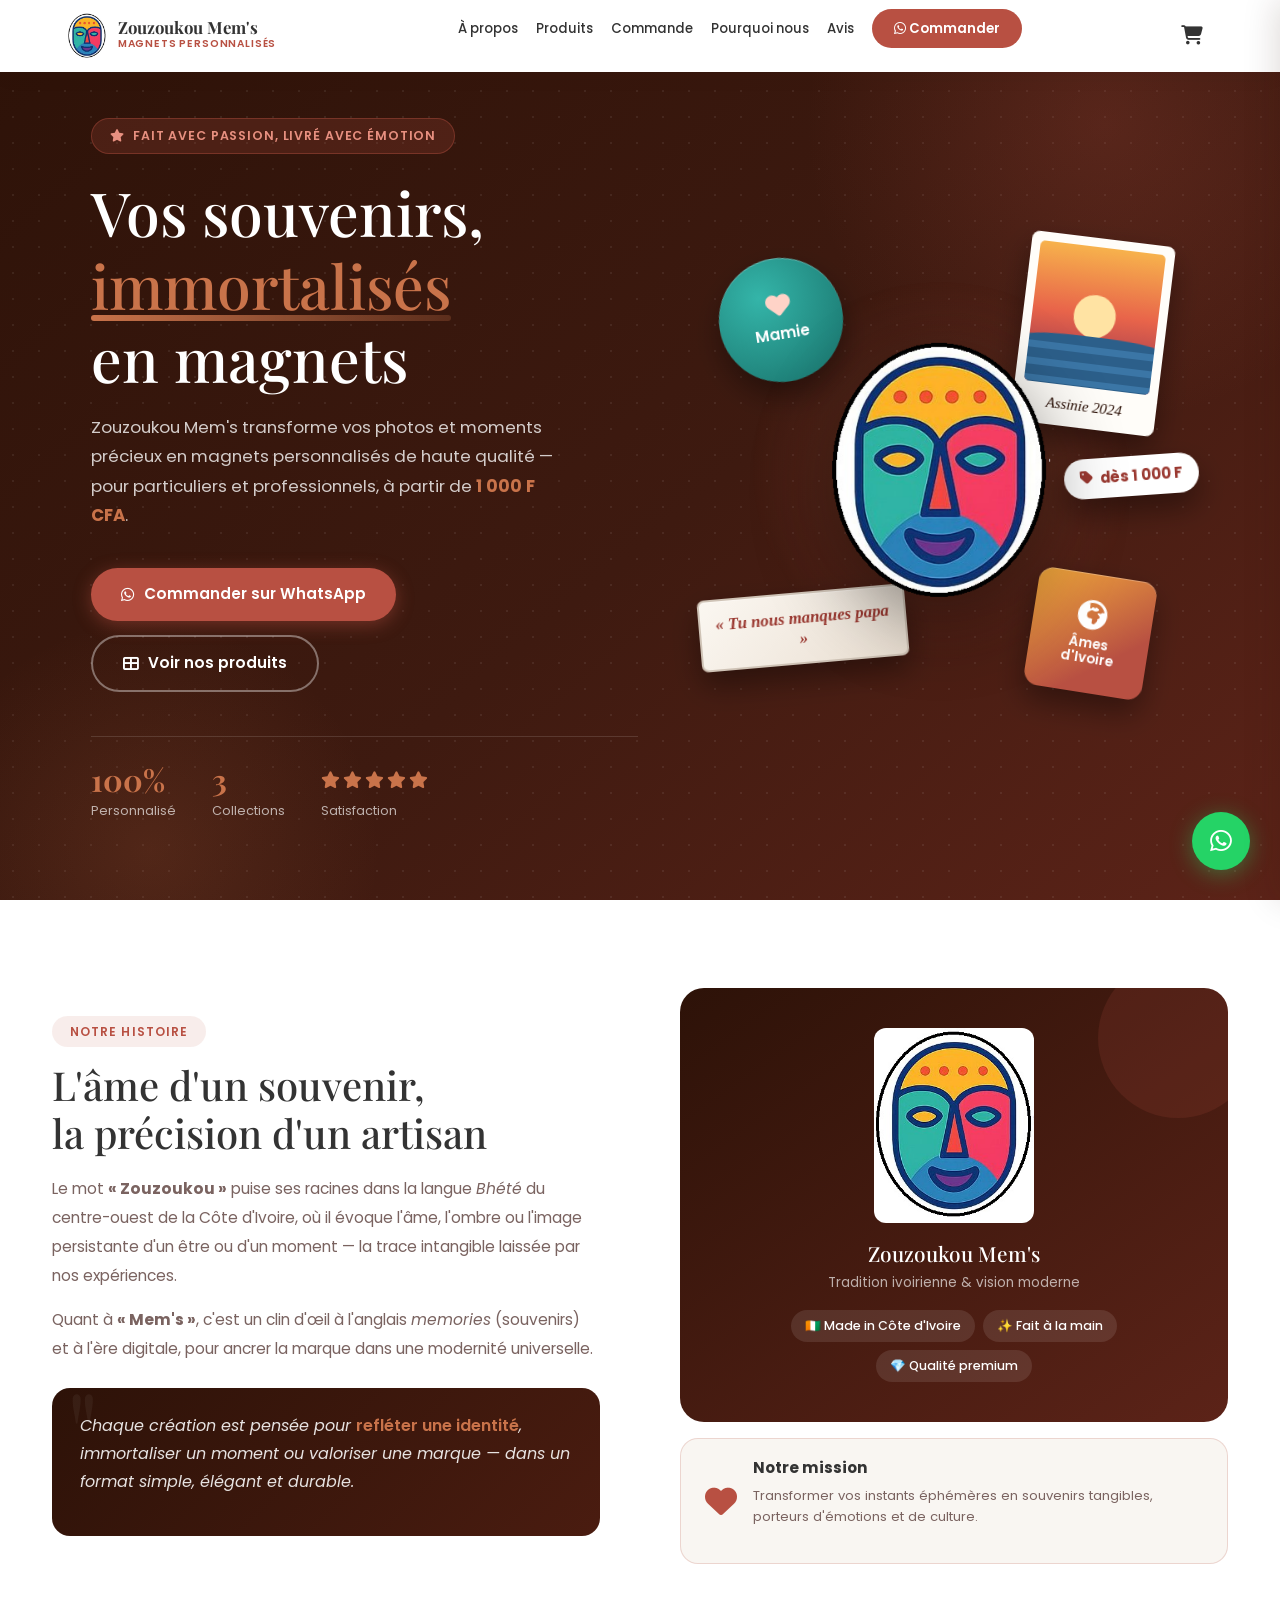
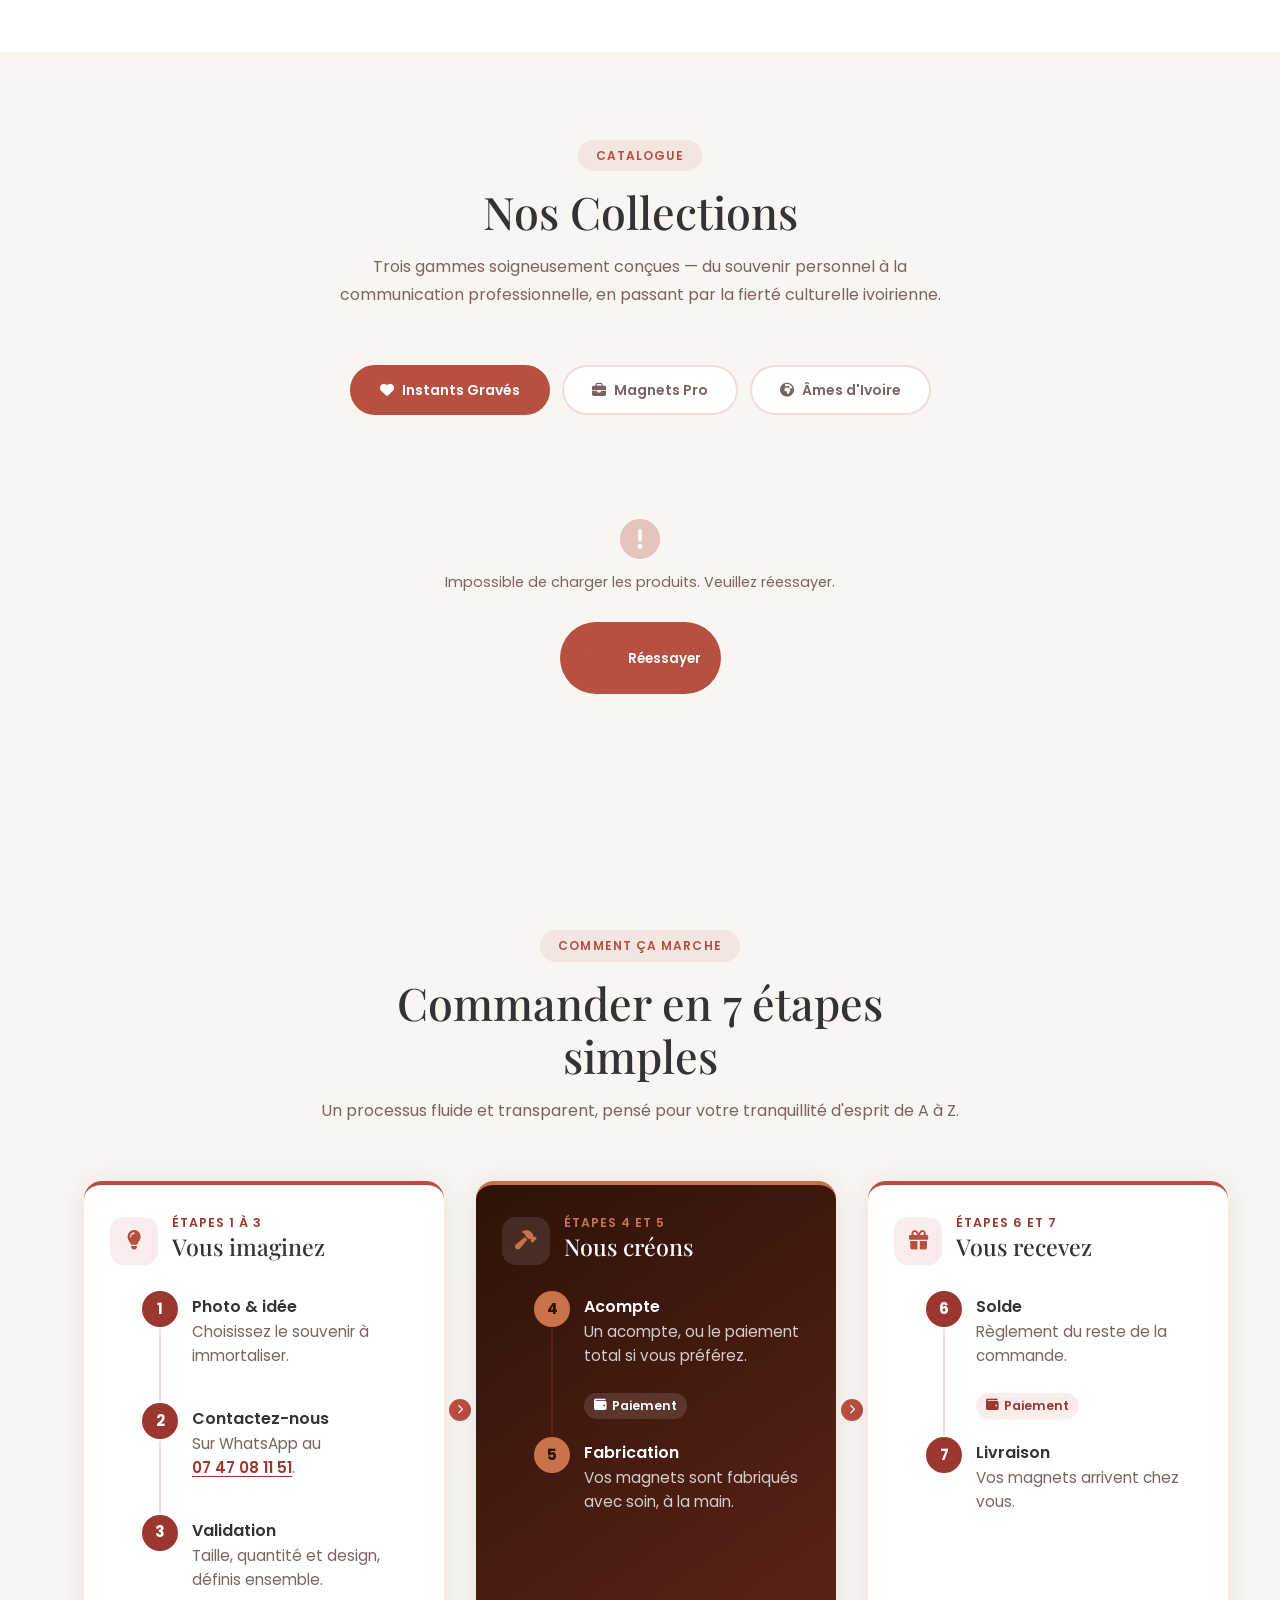
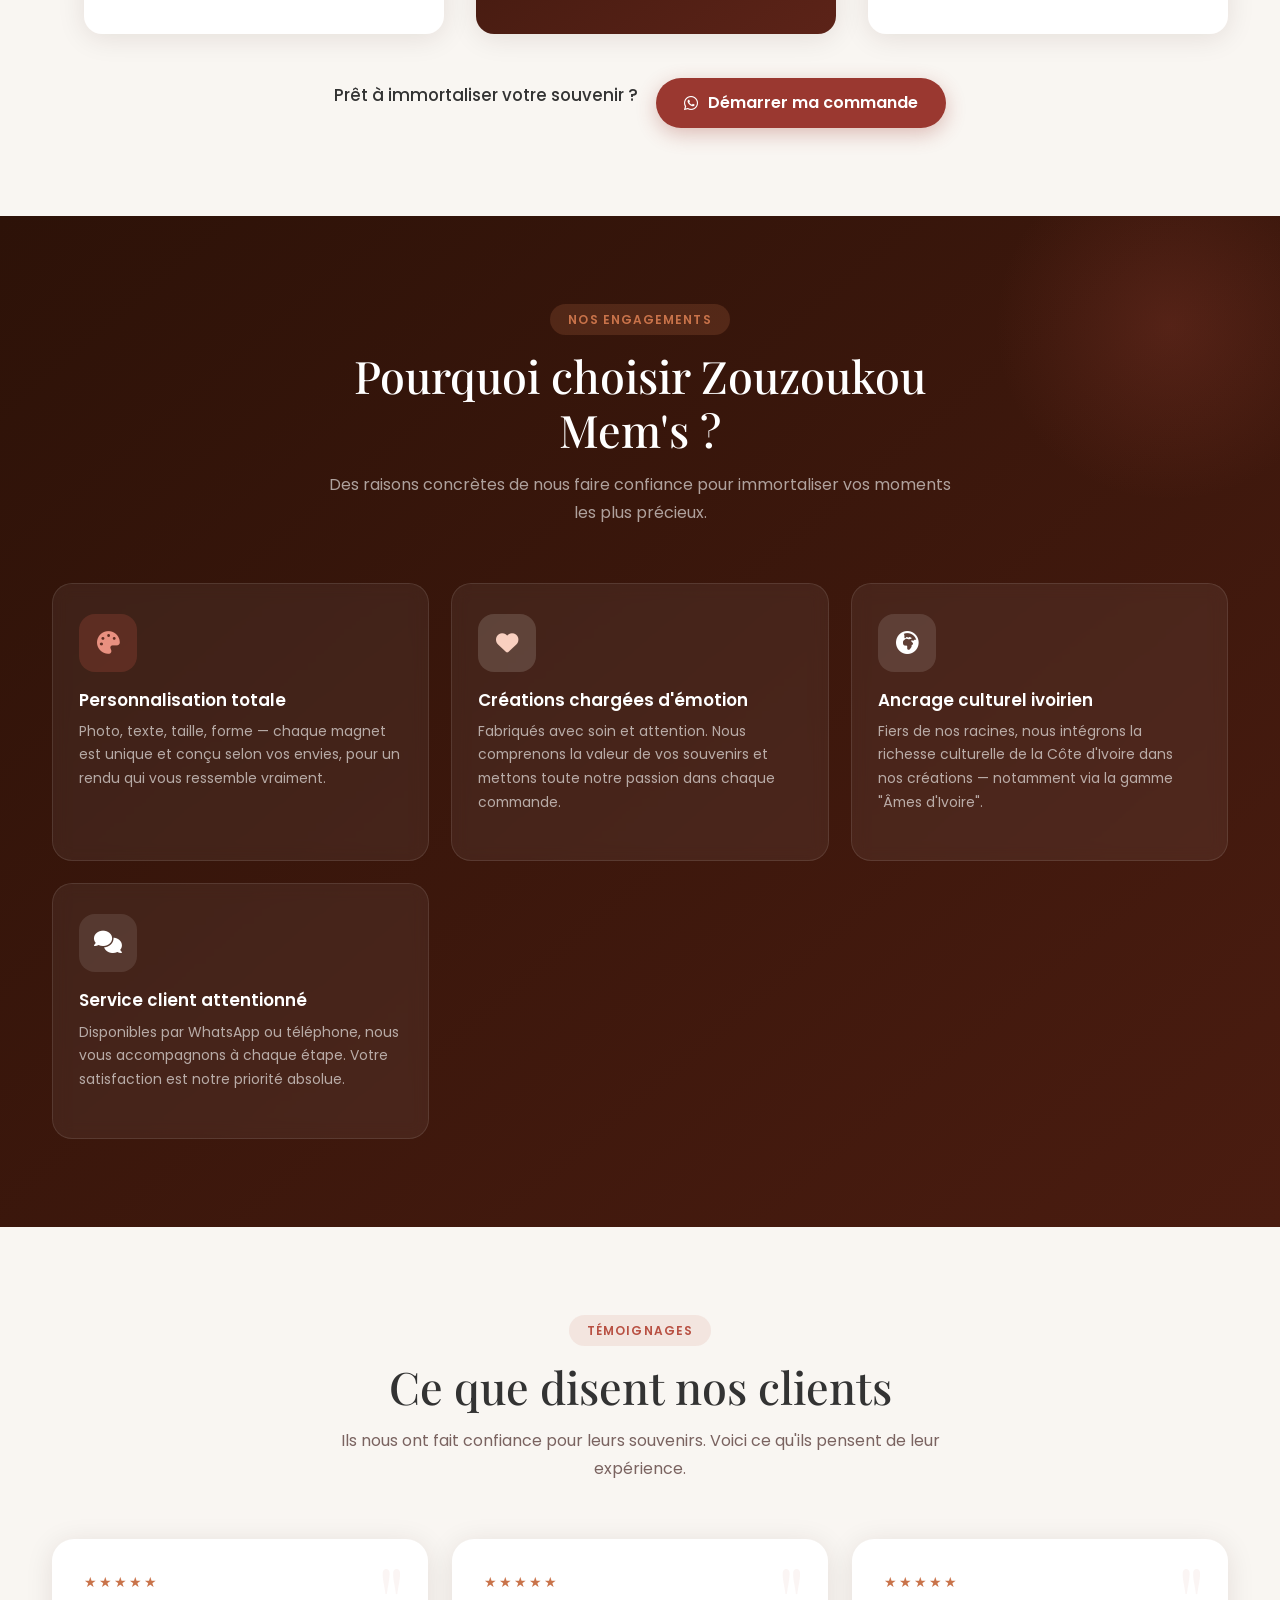
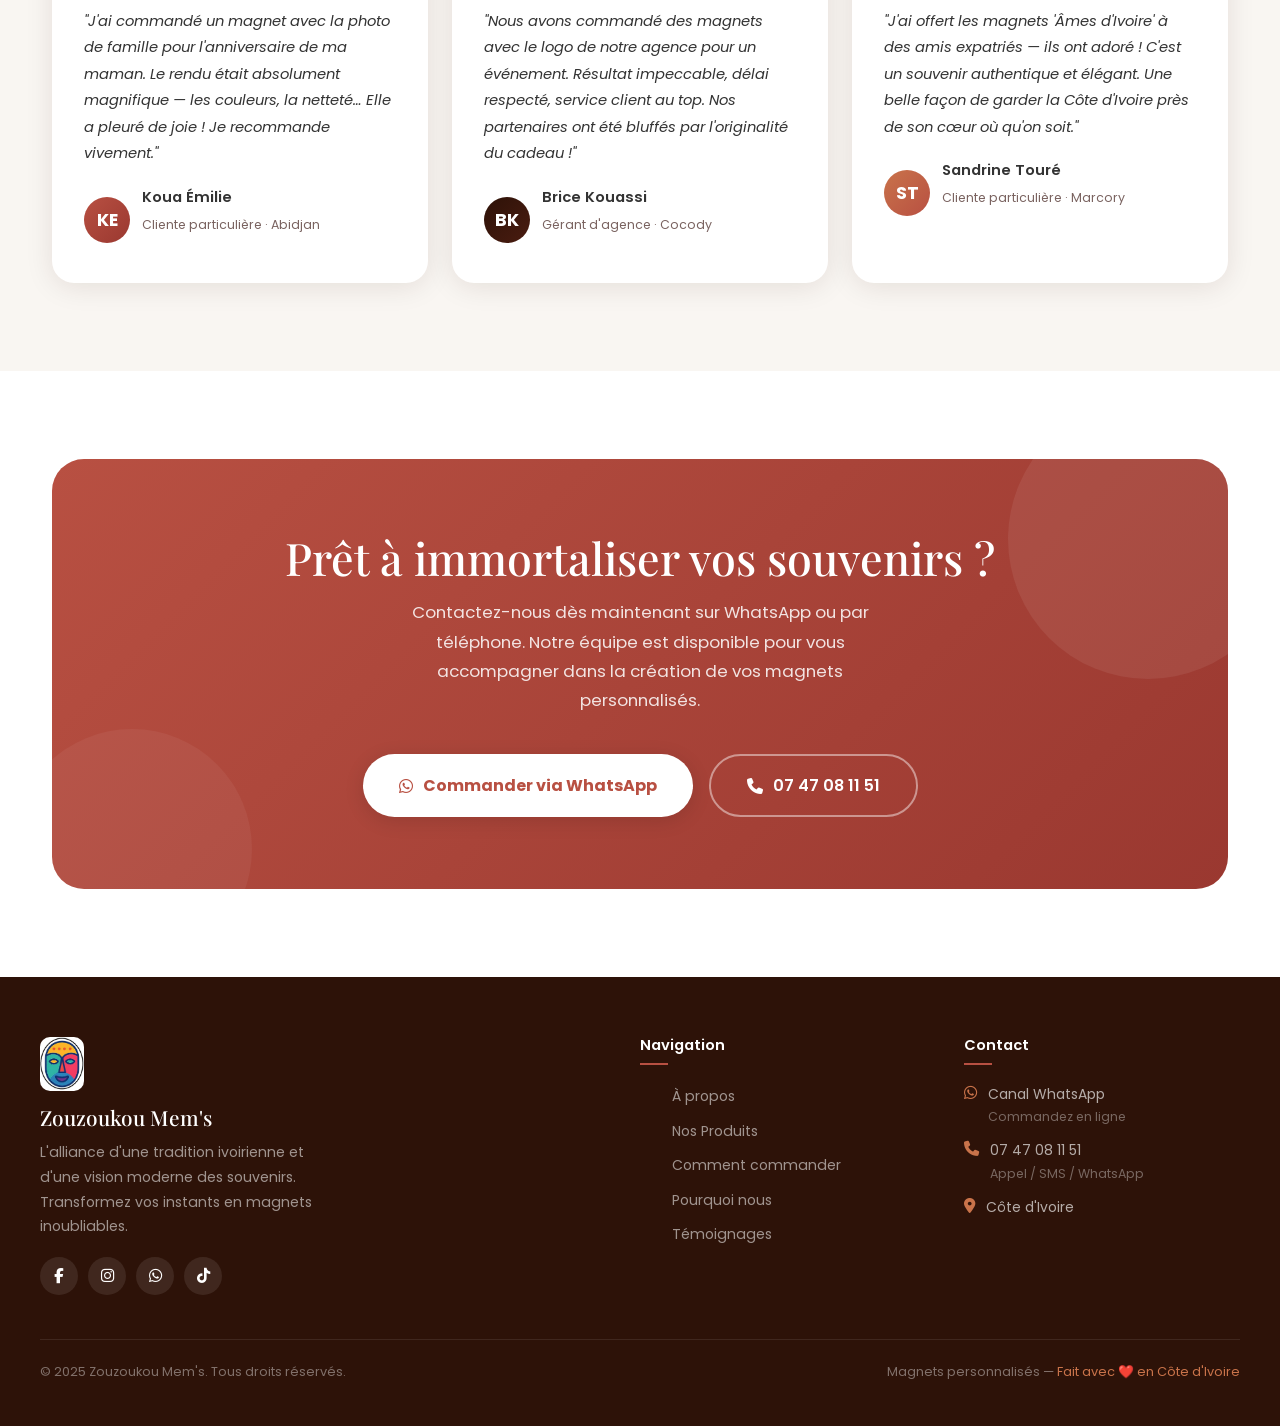
==== commit 4cb983b4: "Nouveau hero animé « mur de souvenirs » Masque détouré entouré de magnets stylisés (MINI, photo, SLI" ====
--- a/index.html
+++ b/index.html
@@ -4,6 +4,9 @@
   <meta charset="UTF-8" />
   <meta name="viewport" content="width=device-width, initial-scale=1.0" />
   <title>Zouzoukou Mem's – Magnets Souvenirs Personnalisés</title>
+  <link rel="icon" href="/favicon.ico" sizes="any" />
+  <link rel="icon" type="image/png" sizes="32x32" href="/assets/icons/favicon-32x32.png" />
+  <link rel="apple-touch-icon" href="/assets/icons/apple-touch-icon.png" />
   <meta name="description" content="Zouzoukou Mem's transforme vos photos et moments précieux en magnets personnalisés de haute qualité. Particuliers et professionnels, immortalisez vos souvenirs." />
   <link rel="preconnect" href="https://fonts.googleapis.com" />
   <link href="https://fonts.googleapis.com/css2?family=Poppins:wght@300;400;500;600;700;800&family=Playfair+Display:ital,wght@0,600;0,700;1,600&display=swap" rel="stylesheet" />
@@ -186,8 +189,11 @@
 
     /* ─── Hero ─── */
     #hero {
-      min-height: 100vh; padding: 100px 28px 60px;
-      background: linear-gradient(140deg, var(--dark) 0%, #3E1A10 55%, #5C2318 100%);
+      min-height: 100vh; min-height: 100svh; padding: 110px 28px 70px;
+      /* Points discrets, en écho aux points du masque */
+      background:
+        radial-gradient(rgba(255,255,255,.07) 1.2px, transparent 1.4px) 0 0 / 26px 26px,
+        linear-gradient(140deg, var(--dark) 0%, #3E1A10 55%, #5C2318 100%);
       display: flex; align-items: center; position: relative; overflow: hidden;
     }
     #hero::before {
@@ -202,8 +208,11 @@
     }
     .hero-grid {
       max-width: 1200px; margin: 0 auto; position: relative; z-index: 1;
-      display: grid; grid-template-columns: 1fr 1fr; gap: 60px; align-items: center;
-    }
+      display: grid; grid-template-columns: 1.05fr .95fr; gap: 56px; align-items: center;
+    }
+    /* Entrée échelonnée du texte (une seule fois, au chargement) */
+    .hero-reveal { animation: heroIn .7s cubic-bezier(.2,.7,.2,1) both; animation-delay: calc(var(--i, 0) * 70ms + 80ms); }
+    @keyframes heroIn { from { opacity: 0; transform: translateY(18px); } }
     .hero-badge {
       display: inline-flex; align-items: center; gap: 8px;
       background: rgba(184,80,66,.2); border: 1px solid rgba(184,80,66,.4);
@@ -215,8 +224,17 @@
       font-size: clamp(2.2rem, 5vw, 3.8rem);
       color: var(--white); margin-bottom: 18px;
     }
-    .hero-title em { color: var(--primary-l); font-style: normal; }
-    .hero-sub { font-size: 1.05rem; color: rgba(255,255,255,.72); max-width: 480px; margin-bottom: 38px; line-height: 1.75; }
+    .hero-title em { color: var(--primary-l); font-style: normal; position: relative; display: inline-block; }
+    /* Trait qui se dessine sous « immortalisés » */
+    .hero-title em::after {
+      content: ''; position: absolute; left: 0; right: 0; bottom: .02em; height: .1em;
+      border-radius: 99px; background: linear-gradient(90deg, var(--primary-l), rgba(201,115,74,.25));
+      transform: scaleX(0); transform-origin: left;
+      animation: drawLine .9s cubic-bezier(.6,.1,.2,1) .75s forwards;
+    }
+    @keyframes drawLine { to { transform: scaleX(1); } }
+    .hero-sub { font-size: 1.05rem; color: rgba(255,255,255,.78); max-width: 480px; margin-bottom: 38px; line-height: 1.75; }
+    .hero-sub strong { color: var(--primary-l); }
     .hero-btns { display: flex; gap: 14px; flex-wrap: wrap; }
     .btn { display: inline-flex; align-items: center; gap: 10px; padding: 15px 30px; border-radius: 50px; font-weight: 600; font-size: .95rem; transition: all var(--transition); cursor: pointer; border: none; font-family: inherit; }
     .btn-teal { background: var(--primary); color: var(--white); box-shadow: 0 4px 18px rgba(184,80,66,.45); }
@@ -225,27 +243,114 @@
     .btn-outline:hover { background: rgba(255,255,255,.1); border-color: rgba(255,255,255,.8); transform: translateY(-3px); }
     .hero-stats { display: flex; gap: 36px; margin-top: 44px; padding-top: 28px; border-top: 1px solid rgba(255,255,255,.13); }
     .stat-num { font-family: 'Playfair Display', serif; font-size: 1.9rem; color: var(--primary-l); font-weight: 700; line-height: 1; }
-    .stat-lbl { font-size: .75rem; color: rgba(255,255,255,.55); margin-top: 4px; }
+    .stat-lbl { font-size: .8rem; color: rgba(255,255,255,.65); margin-top: 6px; }
+    .stat-stars { display: flex; gap: 3px; font-size: 1.05rem; color: var(--primary-l); height: 1.9rem; align-items: center; }
+
+    /* ─── Mur de souvenirs : le masque entouré de magnets ─── */
     .hero-visual { display: flex; justify-content: center; align-items: center; }
-    .logo-frame {
-      position: relative; width: 360px; height: 360px;
-      display: flex; align-items: center; justify-content: center;
-    }
-    .logo-ring {
-      position: absolute; border-radius: 50%;
-      border: 1px solid rgba(184,80,66,.3);
-      animation: ringpulse 3.5s ease-in-out infinite;
-    }
-    .logo-ring-1 { inset: 0; animation-delay: 0s; }
-    .logo-ring-2 { inset: -24px; border-color: rgba(201,115,74,.2); animation-delay: 1.2s; }
-    @keyframes ringpulse { 0%,100%{opacity:1;transform:scale(1);} 50%{opacity:.5;transform:scale(1.04);} }
-    .logo-frame img {
-      width: 78%; height: 78%; object-fit: contain;
-      position: relative; z-index: 2;
-      filter: drop-shadow(0 20px 48px rgba(0,0,0,.35));
-      animation: float 4.5s ease-in-out infinite;
-    }
-    @keyframes float { 0%,100%{transform:translateY(0);} 50%{transform:translateY(-16px);} }
+    .memory-wall {
+      position: relative; width: min(100%, 520px); aspect-ratio: 1;
+      container-type: inline-size;
+    }
+    .wall-glow {
+      position: absolute; inset: 12%; border-radius: 50%;
+      background: radial-gradient(circle, rgba(201,115,74,.32) 0%, rgba(184,80,66,.08) 55%, transparent 72%);
+    }
+    .wall-mask {
+      position: absolute; left: 50%; top: 50%; width: 44%;
+      transform: translate(-50%, -50%);
+      animation: magIn .8s cubic-bezier(.2,.7,.2,1) .2s both;
+      --r: 0deg;
+    }
+    .wall-mask img {
+      width: 100%; filter: drop-shadow(0 22px 40px rgba(0,0,0,.45));
+      animation: floatY 6s ease-in-out 1s infinite;
+    }
+
+    /* Un magnet : le parent porte la position et l'inclinaison, l'enfant flotte */
+    .mag {
+      position: absolute; transform: rotate(var(--r));
+      animation: magIn .7s cubic-bezier(.2,.7,.2,1) both;
+      animation-delay: calc(var(--i) * 90ms + 450ms);
+    }
+    .mag-in {
+      width: 100%; height: 100%; box-shadow: 0 14px 30px rgba(0,0,0,.38), inset 0 1px 0 rgba(255,255,255,.25);
+      animation: floatY var(--d, 7s) ease-in-out calc(var(--i) * -1.3s) infinite;
+    }
+    @keyframes magIn {
+      from { opacity: 0; transform: translateY(26px) rotate(var(--r)) scale(.88); }
+      to   { opacity: 1; transform: rotate(var(--r)); }
+    }
+    .wall-mask { animation-name: maskIn; }
+    @keyframes maskIn {
+      from { opacity: 0; transform: translate(-50%, -44%) scale(.9); }
+      to   { opacity: 1; transform: translate(-50%, -50%); }
+    }
+    @keyframes floatY { 0%, 100% { transform: translateY(0); } 50% { transform: translateY(-2.2cqw); } }
+
+    /* MINI : rond */
+    .mag-mini { top: 7%; left: 5%; width: 25%; aspect-ratio: 1; --r: -9deg; --i: 0; --d: 6.5s; }
+    .mag-mini .mag-in {
+      border-radius: 50%; background: radial-gradient(circle at 35% 30%, #34B5A9, #187069);
+      display: flex; flex-direction: column; align-items: center; justify-content: center; gap: 1cqw;
+      color: var(--white); font-weight: 600; font-size: max(11px, 3.1cqw);
+    }
+    .mag-mini i { font-size: 5cqw; color: #FFD3C7; }
+
+    /* BEST SELLER : photo façon polaroid */
+    .mag-photo { top: 3%; right: 5%; width: 29%; aspect-ratio: 3 / 4; --r: 7deg; --i: 1; --d: 7.5s; }
+    .mag-photo .mag-in {
+      background: #FFFDF9; border-radius: 1.6cqw; padding: 1.8cqw 1.8cqw 0;
+      display: flex; flex-direction: column;
+    }
+    .photo-scene {
+      flex: 1; border-radius: 1cqw; position: relative; overflow: hidden;
+      background: linear-gradient(180deg, #F7B24C 0%, #E8644A 48%, #8A2E52 100%);
+    }
+    .photo-scene::before { /* soleil */
+      content: ''; position: absolute; left: 50%; top: 34%; width: 34%; aspect-ratio: 1;
+      transform: translateX(-50%); border-radius: 50%; background: #FFE3A3;
+    }
+    .photo-scene::after { /* mer */
+      content: ''; position: absolute; left: -10%; right: -10%; bottom: 0; height: 36%;
+      background: repeating-linear-gradient(180deg, #2C5F8A 0 2cqw, #3B76A6 2cqw 3.4cqw);
+      border-radius: 40% 40% 0 0 / 18% 18% 0 0;
+    }
+    .photo-cap {
+      font-family: 'Playfair Display', serif; font-style: italic; color: var(--dark);
+      font-size: max(10px, 3cqw); text-align: center; padding: 1.6cqw 0 2cqw;
+    }
+
+    /* SLIM : message */
+    .mag-slim { bottom: 11%; left: 1%; width: 42%; --r: -5deg; --i: 2; --d: 8s; }
+    .mag-slim .mag-in {
+      background: linear-gradient(135deg, #FBF7F1, #EADFD2); border-radius: 1.4cqw;
+      padding: 2.6cqw 3cqw; border: .5cqw solid #CFC3B6;
+      font-family: 'Playfair Display', serif; font-style: italic; font-weight: 600;
+      color: var(--primary-d); font-size: max(11px, 3.4cqw); line-height: 1.25; text-align: center;
+    }
+
+    /* Âmes d'Ivoire */
+    .mag-ivoire { bottom: 5%; right: 8%; width: 24%; aspect-ratio: 1; --r: 9deg; --i: 3; --d: 6.8s; }
+    .mag-ivoire .mag-in {
+      border-radius: 3cqw; background: linear-gradient(145deg, #F2A93B, var(--primary) 70%);
+      display: flex; flex-direction: column; align-items: center; justify-content: center; gap: 1.2cqw;
+      color: var(--white); font-weight: 600; font-size: max(10px, 2.7cqw); text-align: center; line-height: 1.15;
+    }
+    .mag-ivoire i { font-size: 6cqw; }
+
+    /* Étiquette de prix */
+    .mag-price { top: 47%; right: -2%; --r: -4deg; --i: 4; --d: 7s; }
+    .mag-price .mag-in {
+      background: var(--white); color: var(--primary-d); border-radius: 99px;
+      padding: 1.6cqw 3.2cqw; font-weight: 700; font-size: max(11px, 3cqw); white-space: nowrap;
+      display: flex; align-items: center; gap: 1.4cqw;
+    }
+
+    @media (prefers-reduced-motion: reduce) {
+      #hero *, #hero *::after { animation: none !important; }
+      .hero-title em::after { transform: scaleX(1); }
+    }
 
     /* ─── Shared section styles ─── */
     section { padding: 88px 28px; }
@@ -602,7 +707,7 @@
       .hero-sub, .about-p { margin-left:auto; margin-right:auto; }
       .hero-btns { justify-content:center; }
       .hero-stats { justify-content:center; }
-      .logo-frame { width:260px; height:260px; margin:0 auto; }
+      .memory-wall { width: min(100%, 420px); margin: 0 auto; }
       .about-visual { order:-1; }
       .about-tag, .about-h { text-align:center; }
       .about-quote { text-align:left; }
@@ -666,24 +771,24 @@
 <section id="hero">
   <div class="hero-grid">
     <div class="hero-content">
-      <div class="hero-badge"><i class="fas fa-star"></i> Fait avec passion, livré avec émotion</div>
-      <h1 class="hero-title">
+      <div class="hero-badge hero-reveal" style="--i:0"><i class="fas fa-star" aria-hidden="true"></i> Fait avec passion, livré avec émotion</div>
+      <h1 class="hero-title hero-reveal" style="--i:1">
         Vos souvenirs,<br>
         <em>immortalisés</em><br>
         en magnets
       </h1>
-      <p class="hero-sub">
-        Zouzoukou Mem's transforme vos photos et moments précieux en magnets personnalisés de haute qualité — pour particuliers et professionnels, à partir de <strong style="color:var(--primary-l)">1 000 F CFA</strong>.
+      <p class="hero-sub hero-reveal" style="--i:2">
+        Zouzoukou Mem's transforme vos photos et moments précieux en magnets personnalisés de haute qualité — pour particuliers et professionnels, à partir de <strong>1 000 F CFA</strong>.
       </p>
-      <div class="hero-btns">
+      <div class="hero-btns hero-reveal" style="--i:3">
         <a href="https://wa.me/2250747081151" target="_blank" rel="noopener" class="btn btn-teal">
-          <i class="fab fa-whatsapp"></i> Commander sur WhatsApp
+          <i class="fab fa-whatsapp" aria-hidden="true"></i> Commander sur WhatsApp
         </a>
         <a href="#products" class="btn btn-outline">
-          <i class="fas fa-th-large"></i> Voir nos produits
+          <i class="fas fa-th-large" aria-hidden="true"></i> Voir nos produits
         </a>
       </div>
-      <div class="hero-stats">
+      <div class="hero-stats hero-reveal" style="--i:4">
         <div>
           <div class="stat-num">100%</div>
           <div class="stat-lbl">Personnalisé</div>
@@ -693,16 +798,39 @@
           <div class="stat-lbl">Collections</div>
         </div>
         <div>
-          <div class="stat-num">★★★★★</div>
+          <div class="stat-stars" role="img" aria-label="5 étoiles sur 5">
+            <i class="fas fa-star" aria-hidden="true"></i><i class="fas fa-star" aria-hidden="true"></i><i class="fas fa-star" aria-hidden="true"></i><i class="fas fa-star" aria-hidden="true"></i><i class="fas fa-star" aria-hidden="true"></i>
+          </div>
           <div class="stat-lbl">Satisfaction</div>
         </div>
       </div>
     </div>
     <div class="hero-visual">
-      <div class="logo-frame">
-        <div class="logo-ring logo-ring-2"></div>
-        <div class="logo-ring logo-ring-1"></div>
-        <img src="assets/logo.jpeg" alt="Zouzoukou Mem's" />
+      <div class="memory-wall">
+        <div class="wall-glow" aria-hidden="true"></div>
+
+        <div class="mag mag-mini" aria-hidden="true">
+          <div class="mag-in"><i class="fas fa-heart"></i>Mamie</div>
+        </div>
+        <div class="mag mag-photo" aria-hidden="true">
+          <div class="mag-in">
+            <div class="photo-scene"></div>
+            <div class="photo-cap">Assinie 2024</div>
+          </div>
+        </div>
+        <div class="mag mag-slim" aria-hidden="true">
+          <div class="mag-in">« Tu nous manques papa »</div>
+        </div>
+        <div class="mag mag-ivoire" aria-hidden="true">
+          <div class="mag-in"><i class="fas fa-globe-africa"></i>Âmes<br>d'Ivoire</div>
+        </div>
+        <div class="mag mag-price" aria-hidden="true">
+          <div class="mag-in"><i class="fas fa-tag"></i>dès 1 000 F</div>
+        </div>
+
+        <div class="wall-mask">
+          <img src="assets/logo-mask.png" alt="Zouzoukou Mem's" />
+        </div>
       </div>
     </div>
   </div>
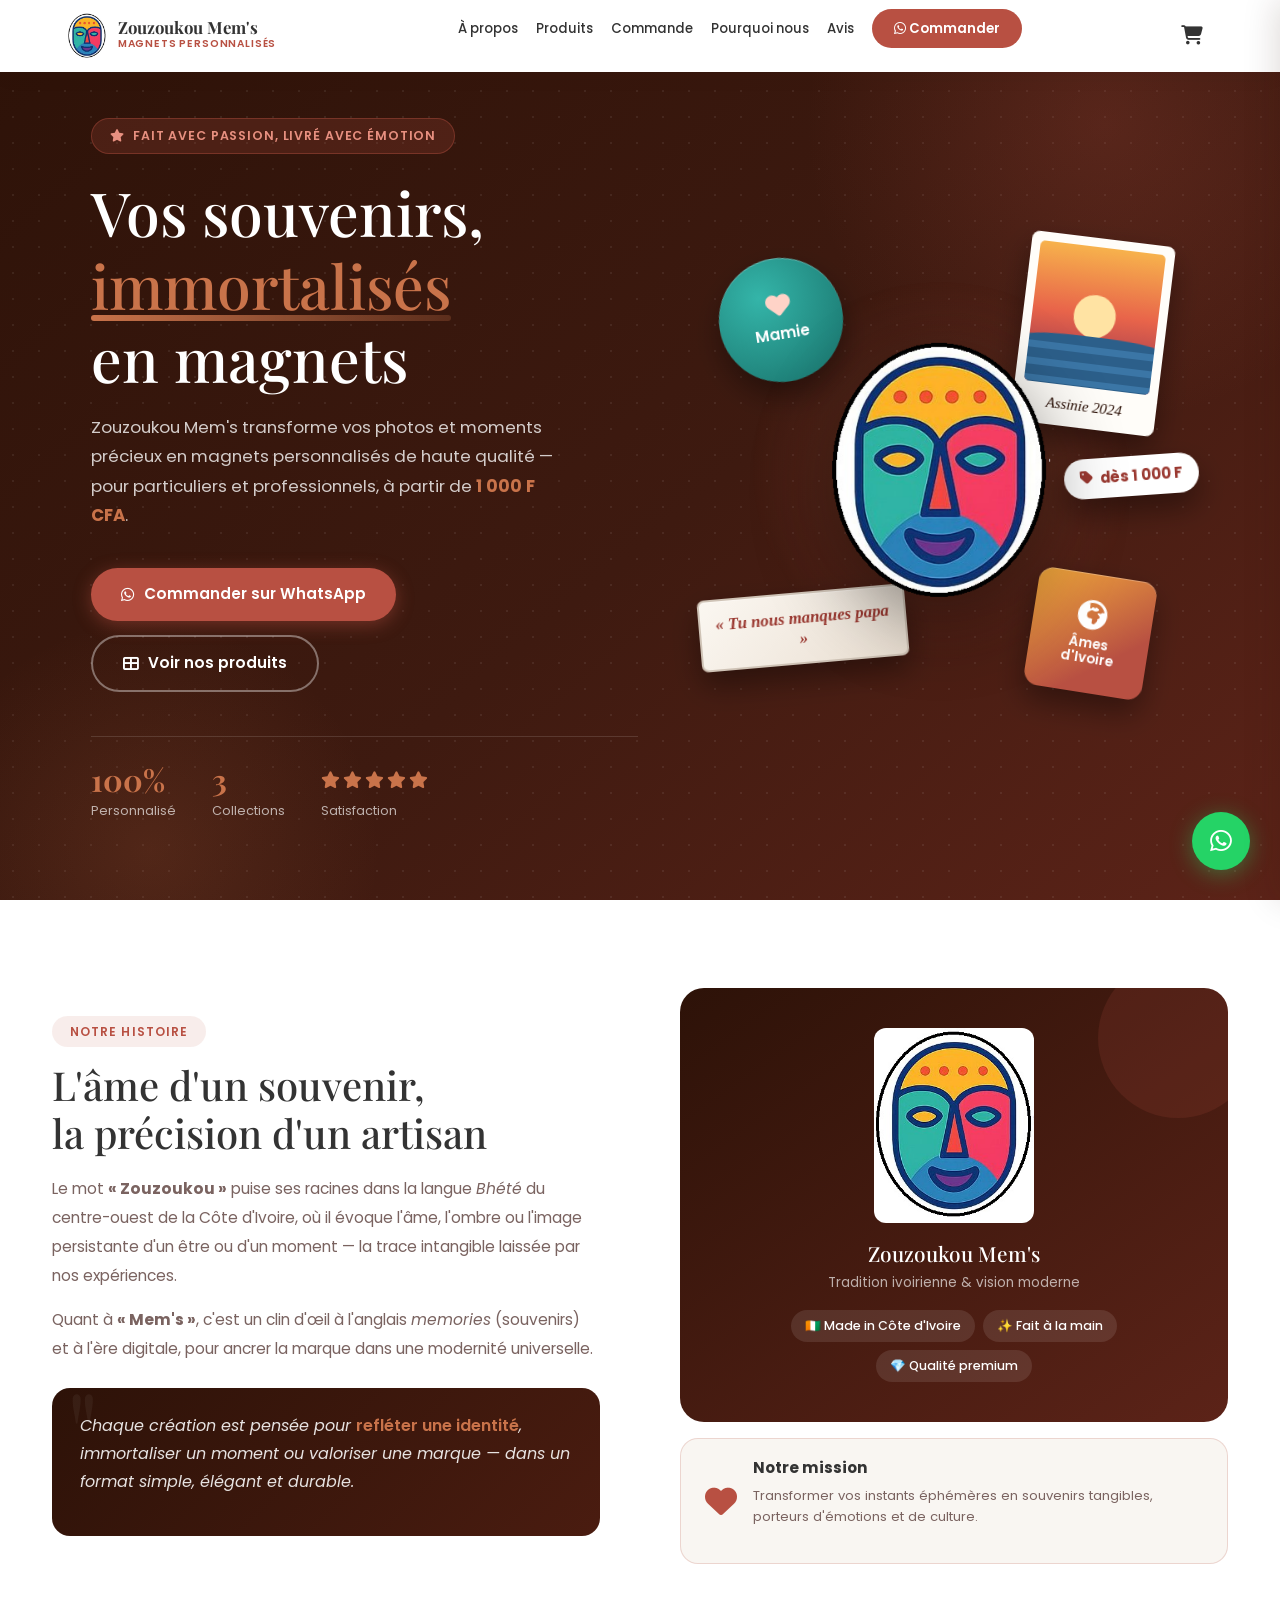
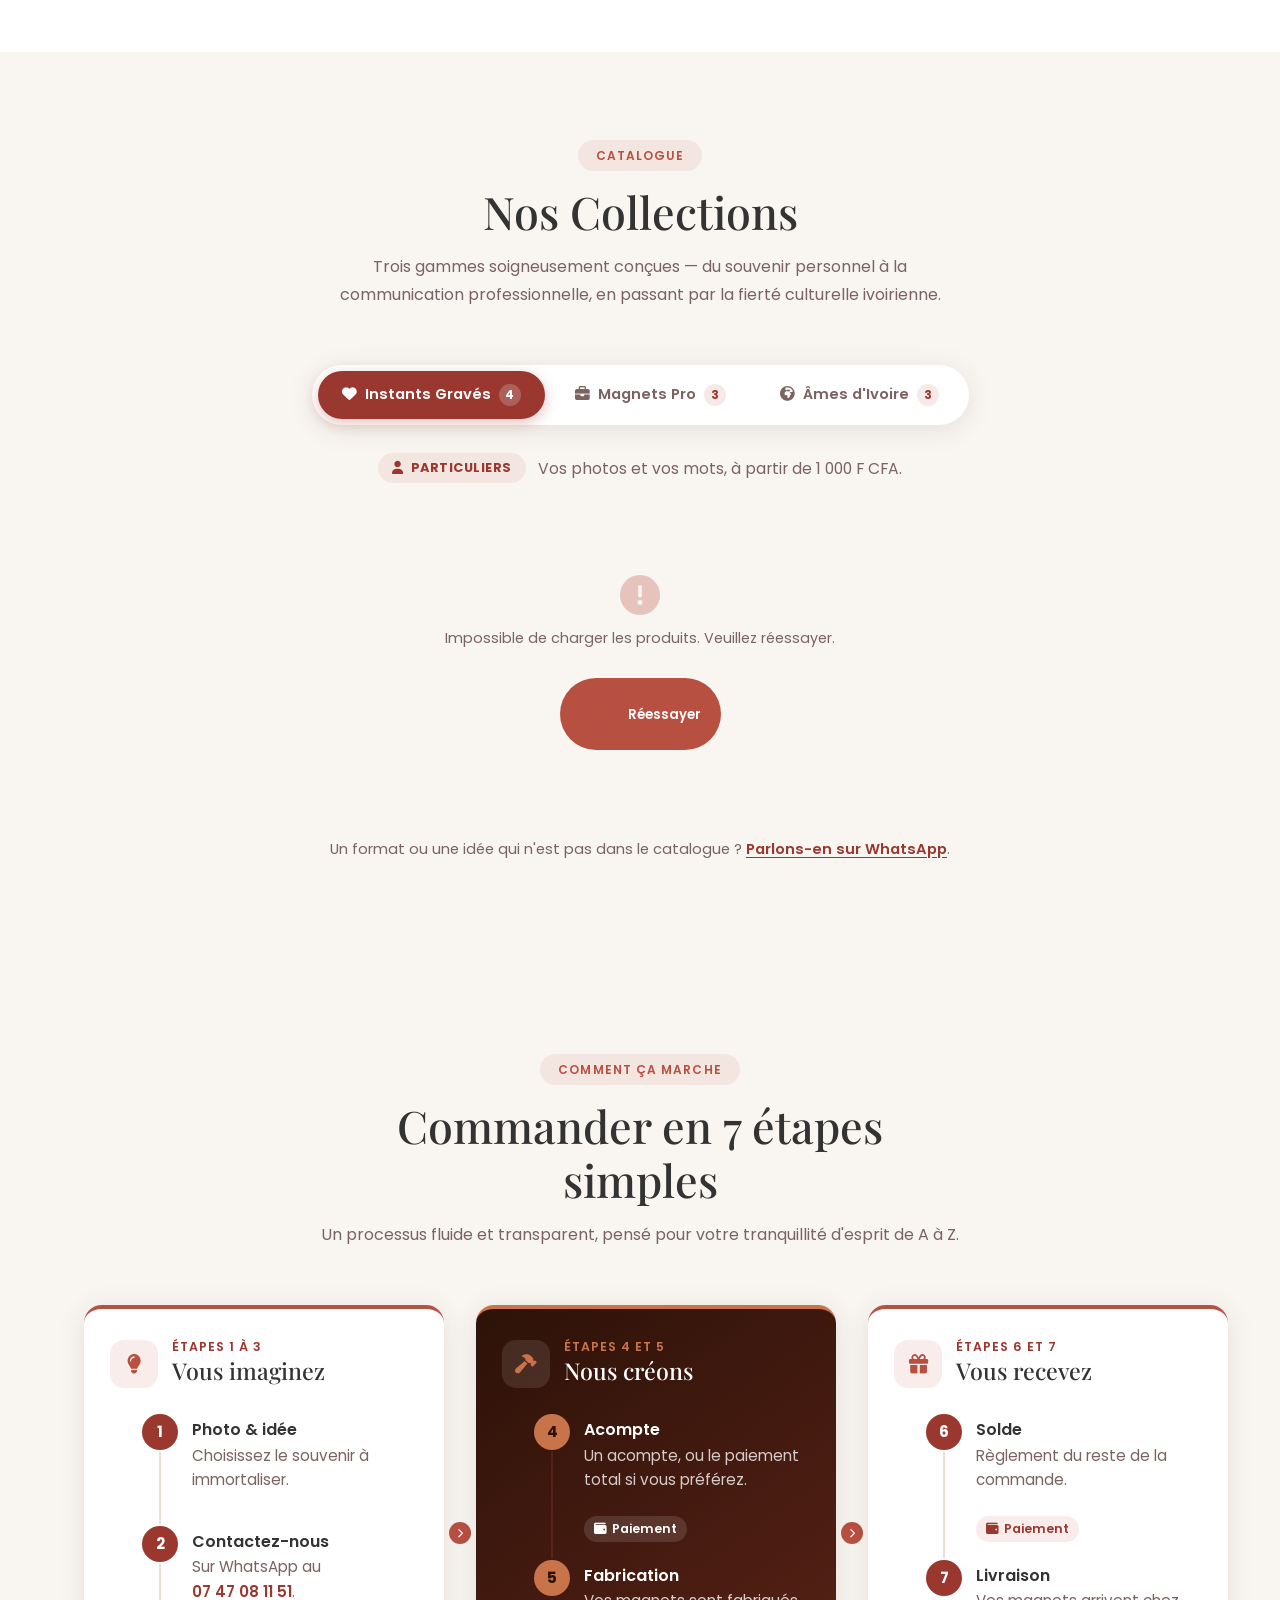
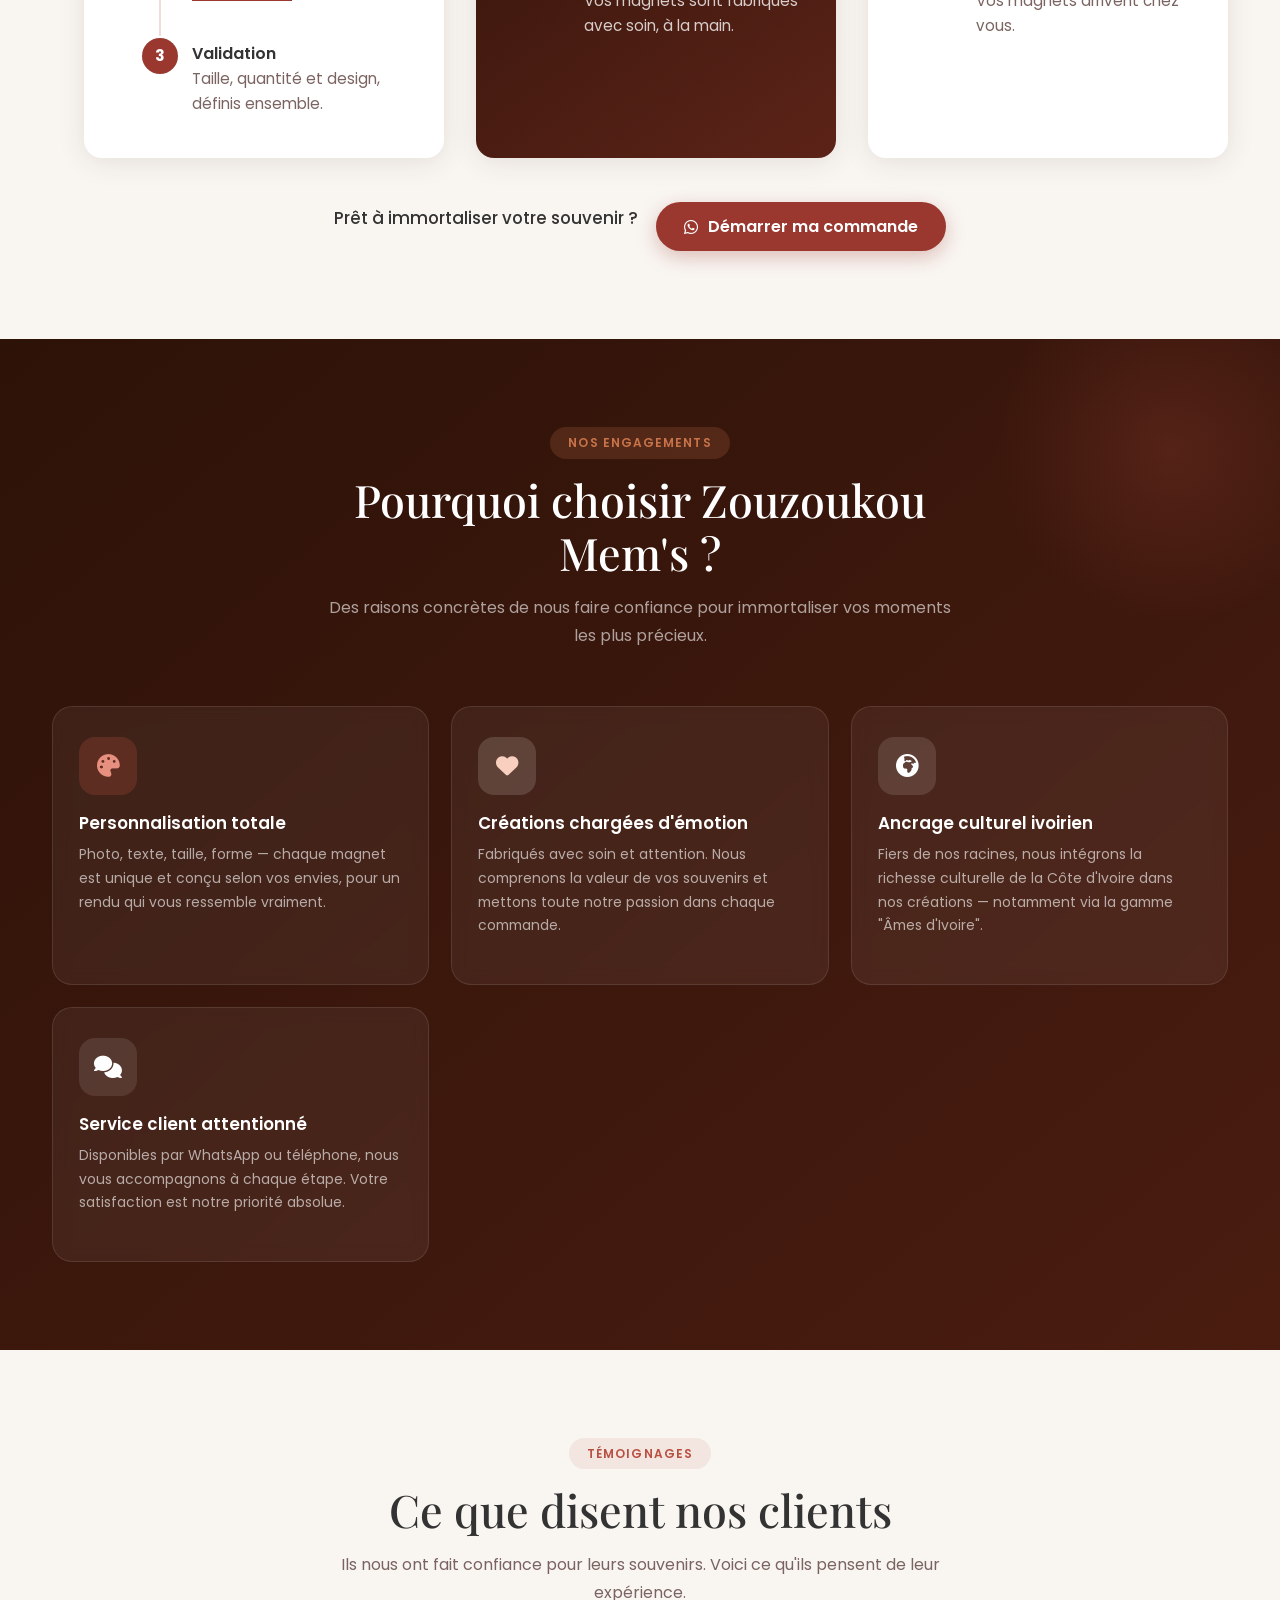
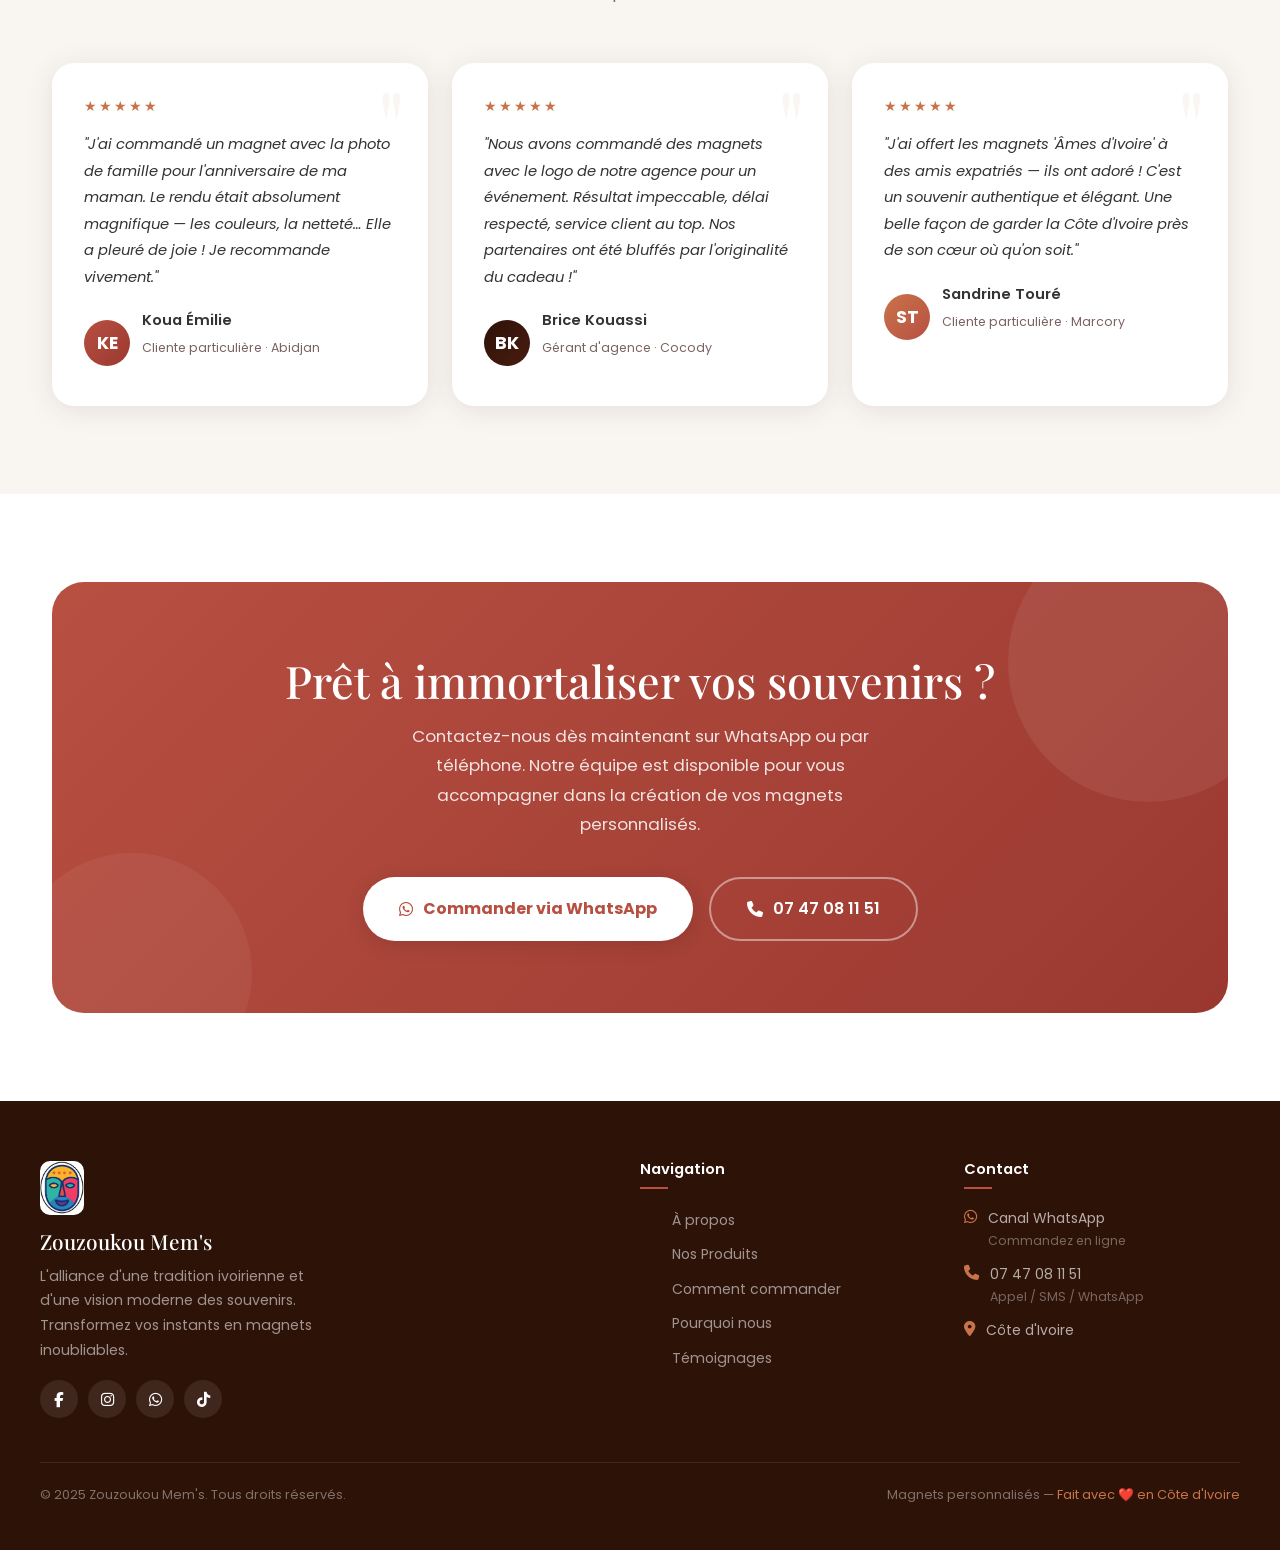
==== commit 734185e9: "Nouveau design de la section « Nos Collections » Onglets accessibles (ARIA, flèches du clavier) avec" ====
--- a/index.html
+++ b/index.html
@@ -409,63 +409,119 @@
 
     /* ─── Products ─── */
     #products { background: var(--bg); }
-    .tabs { display: flex; justify-content: center; gap: 12px; margin-bottom: 44px; flex-wrap: wrap; }
+    /* Onglets : contrôle segmenté accessible */
+    .tabs-wrap { display: flex; justify-content: center; margin-bottom: 28px; }
+    .tabs {
+      display: inline-flex; gap: 6px; padding: 6px; border-radius: 999px;
+      background: var(--white); box-shadow: var(--shadow);
+    }
     .tab {
-      padding: 12px 28px; border: 2px solid rgba(184,80,66,.2);
-      background: var(--white); color: var(--muted); border-radius: 50px;
-      font-size: .88rem; font-weight: 600; cursor: pointer;
-      transition: all var(--transition); font-family: inherit;
+      min-height: 48px; padding: 10px 24px; border: none; border-radius: 999px;
+      background: transparent; color: var(--muted); cursor: pointer;
+      font-family: inherit; font-size: .92rem; font-weight: 600;
       display: flex; align-items: center; gap: 8px;
-    }
-    .tab.active, .tab:hover { background: var(--primary); border-color: var(--primary); color: var(--white); }
+      transition: background .2s ease, color .2s ease;
+    }
+    .tab:hover { background: rgba(184,80,66,.08); color: var(--primary-d); }
+    .tab[aria-selected="true"] { background: var(--primary-d); color: var(--white); box-shadow: 0 4px 14px rgba(154,56,48,.3); }
+    .tab:focus-visible { outline: 3px solid var(--primary-l); outline-offset: 2px; }
+    .tab-count {
+      font-size: .72rem; font-weight: 700; min-width: 22px; height: 22px; padding: 0 6px;
+      border-radius: 999px; display: inline-flex; align-items: center; justify-content: center;
+      background: rgba(184,80,66,.12); color: var(--primary-d);
+    }
+    .tab[aria-selected="true"] .tab-count { background: rgba(255,255,255,.2); color: var(--white); }
     .tab-panel { display: none; }
     .tab-panel.active { display: block; }
-    .cards { display: grid; grid-template-columns: repeat(auto-fit, minmax(300px, 1fr)); gap: 24px; }
-    .card {
-      background: var(--white); border-radius: 22px; overflow: hidden;
-      box-shadow: var(--shadow); transition: transform var(--transition), box-shadow var(--transition);
-    }
-    .card:hover { transform: translateY(-8px); box-shadow: var(--shadow-h); }
-    .card-body { padding: 32px 28px 20px; position: relative; }
-    .card-icon {
-      width: 54px; height: 54px; border-radius: 14px;
-      display: flex; align-items: center; justify-content: center; font-size: 1.4rem; margin-bottom: 16px;
-    }
-    .ci-teal   { background: rgba(184,80,66,.1);   color: var(--primary); }
-    .ci-navy   { background: rgba(45,18,8,.08);     color: var(--dark); }
-    .ci-coral  { background: rgba(201,115,74,.12);  color: var(--primary-l); }
-    .ci-gold   { background: rgba(249,246,242,.8);  color: var(--primary-d); border: 1px solid rgba(184,80,66,.15); }
-    .ci-sky    { background: rgba(184,80,66,.08);   color: var(--primary); }
-    .card-badge {
-      position: absolute; top: 20px; right: 20px;
-      padding: 5px 13px; border-radius: 50px; font-size: .7rem; font-weight: 700; letter-spacing: .05em; text-transform: uppercase;
-    }
-    .badge-gold   { background: var(--primary-l); color: var(--white); }
-    .badge-teal   { background: var(--primary);   color: var(--white); }
-    .badge-coral  { background: var(--primary-d); color: var(--white); }
-    .card h3 { font-family:'Playfair Display',serif; font-size:1.2rem; color:var(--text); margin-bottom:8px; }
-    .card p  { font-size:.88rem; color:var(--muted); line-height:1.65; }
-    .card-foot {
-      padding: 18px 28px 26px; border-top: 1px solid rgba(51,51,51,.07);
-      display: flex; align-items: center; justify-content: space-between;
-    }
-    .price { font-family:'Playfair Display',serif; font-size:1.35rem; color:var(--text); font-weight:700; }
-    .price span { font-family:'Poppins',sans-serif; font-size:.78rem; color:var(--muted); font-weight:400; }
+
+    /* Bandeau de présentation de la collection */
+    .col-intro {
+      display: flex; align-items: center; justify-content: center; gap: 12px; flex-wrap: wrap;
+      text-align: center; margin-bottom: 32px; color: var(--muted); font-size: .98rem;
+    }
+    .col-audience {
+      display: inline-flex; align-items: center; gap: 7px; padding: 5px 14px; border-radius: 999px;
+      background: rgba(184,80,66,.1); color: var(--primary-d); font-size: .8rem; font-weight: 700;
+      letter-spacing: .04em; text-transform: uppercase;
+    }
+
+    /* Cartes produit */
+    .cards { display: grid; grid-template-columns: repeat(auto-fit, minmax(250px, 1fr)); gap: 24px; }
+    .pcard {
+      background: var(--white); border-radius: 22px; overflow: hidden; box-shadow: var(--shadow);
+      display: flex; flex-direction: column;
+      transition: transform .3s ease, box-shadow .3s ease;
+    }
+    .pcard:hover { transform: translateY(-6px); box-shadow: var(--shadow-h); }
+    .tab-panel.active .pcard { animation: cardIn .5s cubic-bezier(.2,.7,.2,1) both; }
+    .tab-panel.active .pcard:nth-child(2) { animation-delay: .05s; }
+    .tab-panel.active .pcard:nth-child(3) { animation-delay: .1s; }
+    .tab-panel.active .pcard:nth-child(4) { animation-delay: .15s; }
+    @keyframes cardIn { from { opacity: 0; transform: translateY(16px); } }
+
+    /* Bandeau « fiche technique » : les dimensions du magnet en grand */
+    .pcard-stage {
+      position: relative; min-height: 132px; padding: 26px 24px 20px;
+      display: flex; flex-direction: column; justify-content: flex-end;
+      background: linear-gradient(180deg, #F6F1EA, #EDE4D9);
+      border-bottom: 1px solid rgba(184,80,66,.12);
+    }
+    .pcard-spec {
+      display: flex; align-items: baseline; gap: 6px; line-height: 1;
+      font-family: 'Playfair Display', serif; font-weight: 700; color: var(--primary-d);
+      font-variant-numeric: lining-nums tabular-nums;
+    }
+    .spec-num  { font-size: 2.4rem; }
+    .spec-text { font-size: 1.7rem; }
+    .spec-unit { font-family: 'Poppins', sans-serif; font-size: .9rem; font-weight: 600; color: var(--muted); }
+    .pcard-sub {
+      margin-top: 8px; font-size: .8rem; font-weight: 600; letter-spacing: .06em;
+      text-transform: uppercase; color: var(--muted);
+    }
+    .pcard-badge {
+      position: absolute; top: 14px; right: 14px; padding: 5px 12px; border-radius: 999px;
+      font-size: .7rem; font-weight: 700; letter-spacing: .05em; text-transform: uppercase;
+      background: var(--primary-d); color: var(--white);
+    }
+    .pcard-stage-dark { background: transparent; border-bottom-color: rgba(255,255,255,.12); }
+    .pcard-stage-dark .pcard-spec { color: #F2C76B; }
+    .pcard-stage-dark .pcard-sub, .pcard-stage-dark .spec-unit { color: rgba(255,255,255,.72); }
+    .pcard-stage-dark .pcard-badge { background: #F2C76B; color: var(--dark); }
+
+    .pcard-body { padding: 22px 24px 8px; flex: 1; }
+    .pcard-body h3 { font-family: 'Playfair Display', serif; font-size: 1.25rem; color: var(--text); margin-bottom: 8px; }
+    .pcard-body p { font-size: .92rem; color: var(--muted); line-height: 1.6; }
+    .pcard-foot {
+      padding: 16px 24px 22px; display: flex; align-items: center; justify-content: space-between; gap: 12px;
+    }
+    .price { font-family: 'Playfair Display', serif; font-size: 1.35rem; color: var(--text); font-weight: 700; font-variant-numeric: tabular-nums; white-space: nowrap; }
+    .price span { font-family: 'Poppins', sans-serif; font-size: .78rem; color: var(--muted); font-weight: 400; }
+    .price-quote { font-size: 1rem; color: var(--primary-d); }
     .btn-sm {
-      display: inline-flex; align-items: center; gap: 8px;
-      background: var(--primary); color: var(--white);
-      padding: 10px 20px; border-radius: 50px; font-size: .83rem; font-weight: 600;
-      transition: all var(--transition);
+      display: inline-flex; align-items: center; gap: 8px; min-height: 44px;
+      background: var(--primary); color: var(--white); cursor: pointer;
+      padding: 10px 20px; border-radius: 50px; font-size: .85rem; font-weight: 600;
+      transition: background .2s ease, transform .2s ease;
     }
     .btn-sm:hover { background: var(--primary-d); transform: translateY(-2px); }
-    .card-dark { background: linear-gradient(145deg, var(--dark), #5C2318); }
-    .card-dark h3 { color: var(--white); }
-    .card-dark p  { color: rgba(255,255,255,.65); }
-    .card-dark .card-foot { border-top-color: rgba(255,255,255,.1); }
-    .card-dark .price { color: var(--primary-l); }
-    .btn-sm-teal { background: var(--primary); }
-    .btn-sm-teal:hover { background: var(--primary-d); }
-
+    .btn-sm:focus-visible, .btn-add-cart:focus-visible { outline: 3px solid var(--primary-l); outline-offset: 3px; }
+    .pcard-dark { background: linear-gradient(145deg, var(--dark), #5C2318); }
+    .pcard-dark .pcard-body h3 { color: var(--white); }
+    .pcard-dark .pcard-body p { color: rgba(255,255,255,.75); }
+    .pcard-dark .price { color: var(--primary-l); }
+    .col-note { text-align: center; margin-top: 28px; color: var(--muted); font-size: .92rem; }
+    .col-note a { color: var(--primary-d); font-weight: 600; text-decoration: underline; text-underline-offset: 3px; }
+
+    @media (max-width: 600px) {
+      .tabs { display: grid; grid-template-columns: repeat(3, 1fr); width: 100%; border-radius: 20px; }
+      .tab { flex-direction: column; gap: 4px; padding: 10px 6px; border-radius: 14px; font-size: .78rem; line-height: 1.2; text-align: center; }
+      .tab-count { display: none; }
+    }
+    @media (prefers-reduced-motion: reduce) {
+      .tab-panel.active .pcard { animation: none; }
+      .pcard { transition: none; }
+      .pcard:hover { transform: none; }
+    }
     /* ─── Process ─── */
     #process { background: var(--bg); }
     /* 3 phases (Vous imaginez / Nous créons / Vous recevez) regroupant les 7 étapes */
@@ -887,121 +943,149 @@
       <p class="section-sub">Trois gammes soigneusement conçues — du souvenir personnel à la communication professionnelle, en passant par la fierté culturelle ivoirienne.</p>
     </div>
 
-    <div class="tabs fade">
-      <button class="tab active" data-tab="instants"><i class="fas fa-heart"></i> Instants Gravés</button>
-      <button class="tab" data-tab="pro"><i class="fas fa-briefcase"></i> Magnets Pro</button>
-      <button class="tab" data-tab="ivoire"><i class="fas fa-globe-africa"></i> Âmes d'Ivoire</button>
+    <div class="tabs-wrap fade">
+      <div class="tabs" role="tablist" aria-label="Collections">
+        <button class="tab active" role="tab" id="tab-instants" data-tab="instants" aria-selected="true" aria-controls="panel-instants">
+          <i class="fas fa-heart" aria-hidden="true"></i> Instants Gravés <span class="tab-count" id="instants-count" aria-hidden="true">4</span>
+        </button>
+        <button class="tab" role="tab" id="tab-pro" data-tab="pro" aria-selected="false" aria-controls="panel-pro" tabindex="-1">
+          <i class="fas fa-briefcase" aria-hidden="true"></i> Magnets Pro <span class="tab-count" aria-hidden="true">3</span>
+        </button>
+        <button class="tab" role="tab" id="tab-ivoire" data-tab="ivoire" aria-selected="false" aria-controls="panel-ivoire" tabindex="-1">
+          <i class="fas fa-globe-africa" aria-hidden="true"></i> Âmes d'Ivoire <span class="tab-count" aria-hidden="true">3</span>
+        </button>
+      </div>
     </div>
 
     <!-- Instants Gravés — chargé dynamiquement via API -->
-    <div class="tab-panel active" id="panel-instants">
+    <div class="tab-panel active" id="panel-instants" role="tabpanel" aria-labelledby="tab-instants">
+      <p class="col-intro">
+        <span class="col-audience"><i class="fas fa-user" aria-hidden="true"></i> Particuliers</span>
+        Vos photos et vos mots, à partir de 1 000 F CFA.
+      </p>
       <div id="instants-loader" class="api-loader">
         <div class="api-spinner"></div>
         <p>Chargement des produits…</p>
       </div>
       <div id="instants-error" class="api-error" style="display:none">
-        <i class="fas fa-exclamation-circle"></i>
+        <i class="fas fa-exclamation-circle" aria-hidden="true"></i>
         <p>Impossible de charger les produits. Veuillez réessayer.</p>
         <button onclick="loadInstantsGraves()" class="btn-add-cart" style="margin-top:12px">
-          <i class="fas fa-redo"></i> Réessayer
+          <i class="fas fa-redo" aria-hidden="true"></i> Réessayer
         </button>
       </div>
       <div class="cards" id="instants-cards"></div>
     </div>
 
     <!-- Magnets Pro -->
-    <div class="tab-panel" id="panel-pro">
+    <div class="tab-panel" id="panel-pro" role="tabpanel" aria-labelledby="tab-pro">
+      <p class="col-intro">
+        <span class="col-audience"><i class="fas fa-briefcase" aria-hidden="true"></i> Entreprises &amp; événements</span>
+        Votre logo, votre équipe, vos produits : tarif selon la quantité.
+      </p>
       <div class="cards">
-        <div class="card fade">
-          <div class="card-body">
-            <div class="card-icon ci-teal"><i class="fas fa-circle"></i></div>
+        <article class="pcard">
+          <div class="pcard-stage">
+            <div class="pcard-spec"><span class="spec-num">Ø 40</span><span class="spec-unit">mm</span></div>
+            <p class="pcard-sub">Rond · carré · frisé</p>
+          </div>
+          <div class="pcard-body">
             <h3>MINI PRO</h3>
-            <p>Magnet rond, carré ou frisé de 40 mm — logo simplifié ou pictogramme. Format compact, impact immédiat. Parfait pour vos événements et goodie bags.</p>
-          </div>
-          <div class="card-foot">
-            <div class="price">Sur devis</div>
-            <a href="https://wa.me/2250747081151" target="_blank" rel="noopener" class="btn-sm">
-              <i class="fab fa-whatsapp"></i> Devis
-            </a>
-          </div>
-        </div>
-        <div class="card fade">
-          <div class="card-body">
-            <div class="card-icon ci-navy"><i class="fas fa-star"></i></div>
-            <span class="card-badge badge-gold">Best Seller</span>
+            <p>Rond, carré ou frisé de 40 mm : logo simplifié ou pictogramme. Format compact, impact immédiat, parfait pour vos événements et goodie bags.</p>
+          </div>
+          <div class="pcard-foot">
+            <div class="price price-quote">Sur devis</div>
+            <a href="https://wa.me/2250747081151?text=Bonjour%2C%20je%20souhaite%20un%20devis%20pour%20des%20magnets%20MINI%20PRO." target="_blank" rel="noopener" class="btn-sm"><i class="fab fa-whatsapp" aria-hidden="true"></i> Devis</a>
+          </div>
+        </article>
+        <article class="pcard">
+          <div class="pcard-stage">
+            <div class="pcard-spec"><span class="spec-num">53 × 80</span><span class="spec-unit">mm</span></div>
+            <p class="pcard-sub">Métal · rectangulaire</p>
+            <span class="pcard-badge">Best Seller</span>
+          </div>
+          <div class="pcard-body">
             <h3>BEST SELLER PRO</h3>
-            <p>Magnet métalique rectangulaire 53×80 mm — logo, photo d'équipe ou de produit, message personnalisé. L'outil de communication original qui marque les esprits.</p>
-          </div>
-          <div class="card-foot">
-            <div class="price">Sur devis</div>
-            <a href="https://wa.me/2250747081151" target="_blank" rel="noopener" class="btn-sm">
-              <i class="fab fa-whatsapp"></i> Devis
-            </a>
-          </div>
-        </div>
-        <div class="card fade">
-          <div class="card-body">
-            <div class="card-icon ci-gold"><i class="fas fa-cut"></i></div>
-            <span class="card-badge badge-teal">Premium</span>
+            <p>Métallique rectangulaire : logo, photo d'équipe ou de produit, message personnalisé. L'outil de communication original qui marque les esprits.</p>
+          </div>
+          <div class="pcard-foot">
+            <div class="price price-quote">Sur devis</div>
+            <a href="https://wa.me/2250747081151?text=Bonjour%2C%20je%20souhaite%20un%20devis%20pour%20des%20magnets%20BEST%20SELLER%20PRO." target="_blank" rel="noopener" class="btn-sm"><i class="fab fa-whatsapp" aria-hidden="true"></i> Devis</a>
+          </div>
+        </article>
+        <article class="pcard">
+          <div class="pcard-stage">
+            <div class="pcard-spec"><span class="spec-num">65 × 145</span><span class="spec-unit">mm</span></div>
+            <p class="pcard-sub">Ou 60 × 60 · découpe sur mesure</p>
+            <span class="pcard-badge">Premium</span>
+          </div>
+          <div class="pcard-body">
             <h3>FIN</h3>
-            <p>Feuille métalique 65×145 mm ou 60×60 mm — découpe sur-mesure de votre logo ou visuel événementiel. Le summum de l'élégance au service de votre image de marque.</p>
-          </div>
-          <div class="card-foot">
-            <div class="price">Sur devis</div>
-            <a href="https://wa.me/2250747081151" target="_blank" rel="noopener" class="btn-sm">
-              <i class="fab fa-whatsapp"></i> Devis
-            </a>
-          </div>
-        </div>
+            <p>Feuille métallique découpée sur mesure à la forme de votre logo ou de votre visuel. Le summum de l'élégance pour votre image de marque.</p>
+          </div>
+          <div class="pcard-foot">
+            <div class="price price-quote">Sur devis</div>
+            <a href="https://wa.me/2250747081151?text=Bonjour%2C%20je%20souhaite%20un%20devis%20pour%20des%20magnets%20FIN." target="_blank" rel="noopener" class="btn-sm"><i class="fab fa-whatsapp" aria-hidden="true"></i> Devis</a>
+          </div>
+        </article>
       </div>
     </div>
 
     <!-- Âmes d'Ivoire -->
-    <div class="tab-panel" id="panel-ivoire">
+    <div class="tab-panel" id="panel-ivoire" role="tabpanel" aria-labelledby="tab-ivoire">
+      <p class="col-intro">
+        <span class="col-audience"><i class="fas fa-globe-africa" aria-hidden="true"></i> Fierté ivoirienne</span>
+        Les sites emblématiques de la Côte d'Ivoire, à offrir ou à garder.
+      </p>
       <div class="cards">
-        <div class="card fade">
-          <div class="card-body">
-            <div class="card-icon ci-gold"><i class="fas fa-water"></i></div>
-            <span class="card-badge badge-coral">Populaire</span>
+        <article class="pcard">
+          <div class="pcard-stage">
+            <div class="pcard-spec"><span class="spec-num">53 × 80</span><span class="spec-unit">mm</span></div>
+            <p class="pcard-sub">Métal · Yamoussoukro</p>
+            <span class="pcard-badge">Populaire</span>
+          </div>
+          <div class="pcard-body">
             <h3>Lac aux Caïmans</h3>
-            <p>Un hommage à la splendeur de Yamoussoukro. Magnet métalique 53×80 mm capturant l'essence de ce site emblématique de la Côte d'Ivoire.</p>
-          </div>
-          <div class="card-foot">
-            <div class="price">Sur devis</div>
-            <a href="https://wa.me/2250747081151" target="_blank" rel="noopener" class="btn-sm">
-              <i class="fab fa-whatsapp"></i> Commander
-            </a>
-          </div>
-        </div>
-        <div class="card fade">
-          <div class="card-body">
-            <div class="card-icon ci-teal"><i class="fas fa-mosque"></i></div>
+            <p>Un hommage à la splendeur de Yamoussoukro : l'essence de ce site emblématique de la Côte d'Ivoire, sur magnet métallique.</p>
+          </div>
+          <div class="pcard-foot">
+            <div class="price price-quote">Sur devis</div>
+            <a href="https://wa.me/2250747081151?text=Bonjour%2C%20je%20souhaite%20commander%20le%20magnet%20Lac%20aux%20Ca%C3%AFmans." target="_blank" rel="noopener" class="btn-sm"><i class="fab fa-whatsapp" aria-hidden="true"></i> Commander</a>
+          </div>
+        </article>
+        <article class="pcard">
+          <div class="pcard-stage">
+            <div class="pcard-spec"><span class="spec-num">53 × 80</span><span class="spec-unit">mm</span></div>
+            <p class="pcard-sub">Métal · Man &amp; Korhogo</p>
+          </div>
+          <div class="pcard-body">
             <h3>Cascades &amp; Mosquée</h3>
-            <p>L'authenticité de Man et la spiritualité de Korhogo réunies. Magnet métalique 53×80 mm célébrant la richesse culturelle ivoirienne.</p>
-          </div>
-          <div class="card-foot">
-            <div class="price">Sur devis</div>
-            <a href="https://wa.me/2250747081151" target="_blank" rel="noopener" class="btn-sm">
-              <i class="fab fa-whatsapp"></i> Commander
-            </a>
-          </div>
-        </div>
-        <div class="card card-dark fade">
-          <div class="card-body">
-            <div class="card-icon" style="background:rgba(245,196,24,.2);color:var(--gold)"><i class="fas fa-crown"></i></div>
-            <span class="card-badge badge-teal">Édition Spéciale</span>
+            <p>L'authenticité de Man et la spiritualité de Korhogo réunies, pour célébrer la richesse culturelle ivoirienne.</p>
+          </div>
+          <div class="pcard-foot">
+            <div class="price price-quote">Sur devis</div>
+            <a href="https://wa.me/2250747081151?text=Bonjour%2C%20je%20souhaite%20commander%20le%20magnet%20Cascades%20%26%20Mosqu%C3%A9e." target="_blank" rel="noopener" class="btn-sm"><i class="fab fa-whatsapp" aria-hidden="true"></i> Commander</a>
+          </div>
+        </article>
+        <article class="pcard pcard-dark">
+          <div class="pcard-stage pcard-stage-dark">
+            <div class="pcard-spec"><span class="spec-text">Sur mesure</span></div>
+            <p class="pcard-sub">Éditions exclusives</p>
+            <span class="pcard-badge">Édition spéciale</span>
+          </div>
+          <div class="pcard-body">
             <h3>Âmes d'Ivoire Spéciale</h3>
-            <p>Des éditions exclusives mettant à l'honneur les trésors cachés de la Côte d'Ivoire. Collection sur mesure — contactez-nous pour en savoir plus.</p>
-          </div>
-          <div class="card-foot">
+            <p>Des éditions exclusives qui mettent à l'honneur les trésors cachés de la Côte d'Ivoire. Collection sur mesure : contactez-nous pour en savoir plus.</p>
+          </div>
+          <div class="pcard-foot">
             <div class="price">Édition limitée</div>
-            <a href="https://wa.me/2250747081151" target="_blank" rel="noopener" class="btn-sm btn-sm-teal">
-              <i class="fab fa-whatsapp"></i> Découvrir
-            </a>
-          </div>
-        </div>
-      </div>
-    </div>
+            <a href="https://wa.me/2250747081151?text=Bonjour%2C%20je%20souhaite%20d%C3%A9couvrir%20l%27%C3%A9dition%20sp%C3%A9ciale%20%C3%82mes%20d%27Ivoire." target="_blank" rel="noopener" class="btn-sm"><i class="fab fa-whatsapp" aria-hidden="true"></i> Découvrir</a>
+          </div>
+        </article>
+      </div>
+    </div>
+
+    <p class="col-note fade">Un format ou une idée qui n'est pas dans le catalogue ? <a href="https://wa.me/2250747081151" target="_blank" rel="noopener">Parlons-en sur WhatsApp</a>.</p>
   </div>
 </section>
 
@@ -1313,15 +1397,21 @@
   const API_URL = API_BASE + '/produits?actif=true';
   const API_KEY = '0123456789';  // clé publique : produits et prise de commande uniquement
 
-  const VARIANTE_ICON = {
-    'MINI':        { cls: 'ci-teal',  icon: 'fa-circle' },
-    'BEST SELLER': { cls: 'ci-navy',  icon: 'fa-image'  },
-    'SLIM':        { cls: 'ci-coral', icon: 'fa-leaf'   },
-  };
-
-  function getIconConfig(variante) {
-    const key = Object.keys(VARIANTE_ICON).find(k => variante.toUpperCase().startsWith(k));
-    return VARIANTE_ICON[key] || { cls: 'ci-teal', icon: 'fa-tag' };
+  /* Fiche de chaque variante : dimensions et description courte */
+  const FORMATS = [
+    { test: v => /145/.test(v),        num: '65 × 145', sub: 'Métal · grand format' },
+    { test: v => /60/.test(v),         num: '60 × 60',  sub: 'Métal · carré' },
+    { test: v => v.startsWith('BEST'), num: '53 × 80',  sub: 'Métal · rectangulaire' },
+    { test: v => v.startsWith('MINI'), num: 'Ø 40',     sub: 'Rond · carré · frisé' },
+  ];
+
+  function getFormat(variante) {
+    const v = variante.toUpperCase();
+    return FORMATS.find(f => f.test(v)) || { num: '', sub: '' };
+  }
+
+  function escHtml(s) {
+    return String(s ?? '').replace(/[&<>"']/g, c => ({ '&': '&amp;', '<': '&lt;', '>': '&gt;', '"': '&quot;', "'": '&#39;' }[c]));
   }
 
   function formatPrice(prix) {
@@ -1329,26 +1419,28 @@
   }
 
   function buildCard(product) {
-    const { id, nom, variante, prix_unitaire, description } = product;
-    const { cls, icon } = getIconConfig(variante);
-    const prix = parseInt(prix_unitaire);
+    const { id, variante, prix_unitaire, description } = product;
+    const f = getFormat(variante);
     const isBestSeller = variante.toUpperCase().includes('BEST SELLER');
 
     return `
-      <div class="card fade in">
-        <div class="card-body">
-          <div class="card-icon ${cls}"><i class="fas ${icon}"></i></div>
-          ${isBestSeller ? '<span class="card-badge badge-gold">Best Seller</span>' : ''}
-          <h3>${variante}</h3>
-          <p>${description}</p>
-        </div>
-        <div class="card-foot">
+      <article class="pcard">
+        <div class="pcard-stage">
+          ${f.num ? `<div class="pcard-spec"><span class="spec-num">${f.num}</span><span class="spec-unit">mm</span></div>
+          <p class="pcard-sub">${f.sub}</p>` : ''}
+          ${isBestSeller ? '<span class="pcard-badge">Best Seller</span>' : ''}
+        </div>
+        <div class="pcard-body">
+          <h3>${escHtml(variante)}</h3>
+          <p>${escHtml(description)}</p>
+        </div>
+        <div class="pcard-foot">
           <div class="price">${formatPrice(prix_unitaire)} F <span>CFA</span></div>
-          <button class="btn-add-cart" onclick="addToCart('${variante.replace(/'/g, "\\'")}', ${prix}, '${nom}', ${id})">
-            <i class="fas fa-cart-plus"></i> Ajouter
+          <button class="btn-add-cart" data-id="${parseInt(id)}">
+            <i class="fas fa-cart-plus" aria-hidden="true"></i> Ajouter
           </button>
         </div>
-      </div>`;
+      </article>`;
   }
 
   async function loadInstantsGraves() {
@@ -1381,6 +1473,13 @@
       }
 
       grid.innerHTML = instants.map(buildCard).join('');
+      document.getElementById('instants-count').textContent = instants.length;
+      grid.querySelectorAll('.btn-add-cart').forEach(btn => {
+        btn.addEventListener('click', () => {
+          const p = instants.find(x => String(x.id) === btn.dataset.id);
+          addToCart(p.variante, parseInt(p.prix_unitaire), p.nom, p.id);
+        });
+      });
 
     } catch (err) {
       console.error('API produits :', err);
@@ -1539,15 +1638,24 @@
     })
   );
 
-  /* Tabs */
-  const tabMap = { 'instants': 'Instants', 'pro': 'Pro', 'ivoire': 'Ivoire' };
-  document.querySelectorAll('.tab').forEach(btn => {
-    btn.addEventListener('click', function () {
-      const key = this.dataset.tab;
-      document.querySelectorAll('.tab').forEach(b => b.classList.remove('active'));
-      document.querySelectorAll('.tab-panel').forEach(p => p.classList.remove('active'));
-      this.classList.add('active');
-      document.getElementById('panel-' + key).classList.add('active');
+  /* Tabs (ARIA + navigation au clavier) */
+  const tabs = [...document.querySelectorAll('.tab')];
+  function selectTab(btn, focus) {
+    tabs.forEach(b => {
+      const on = b === btn;
+      b.classList.toggle('active', on);
+      b.setAttribute('aria-selected', on);
+      b.tabIndex = on ? 0 : -1;
+      document.getElementById('panel-' + b.dataset.tab).classList.toggle('active', on);
+    });
+    if (focus) btn.focus();
+  }
+  tabs.forEach((btn, i) => {
+    btn.addEventListener('click', () => selectTab(btn));
+    btn.addEventListener('keydown', e => {
+      if (e.key !== 'ArrowRight' && e.key !== 'ArrowLeft') return;
+      const next = tabs[(i + (e.key === 'ArrowRight' ? 1 : tabs.length - 1)) % tabs.length];
+      selectTab(next, true);
     });
   });
 
